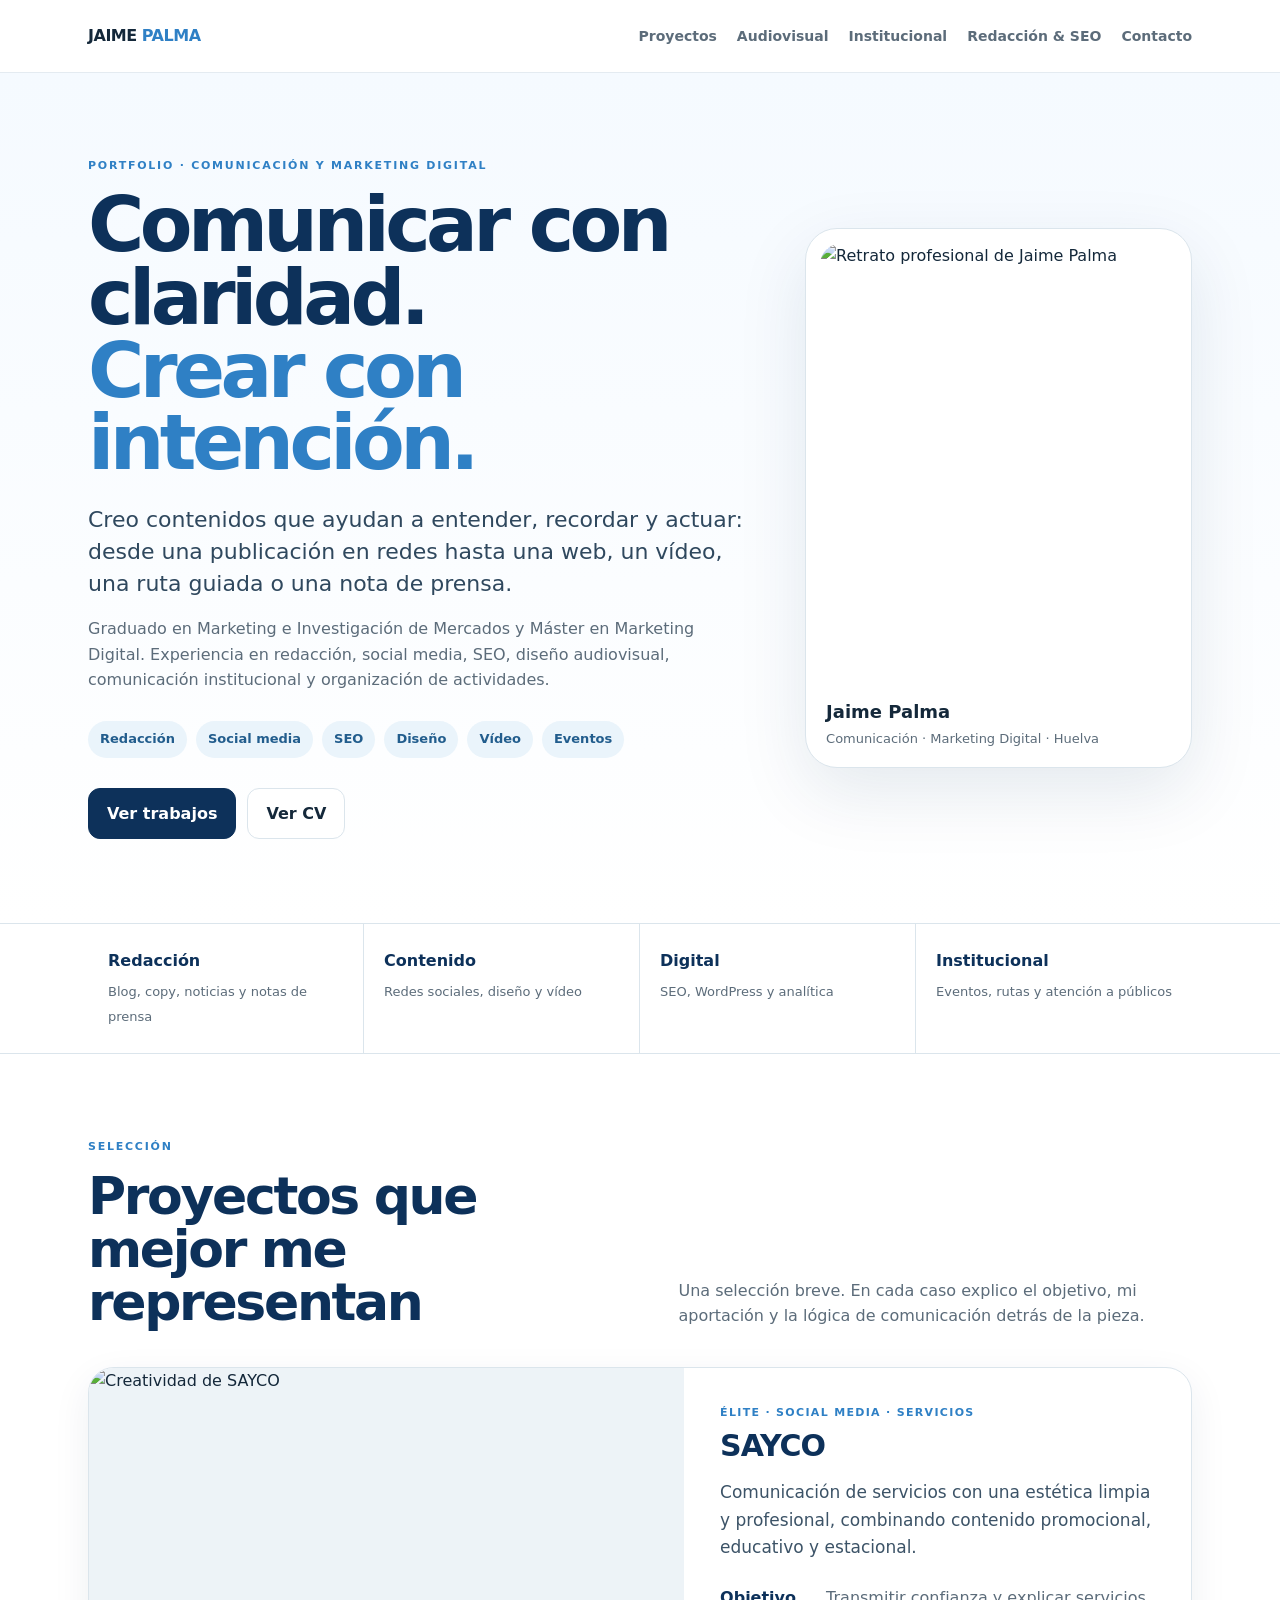
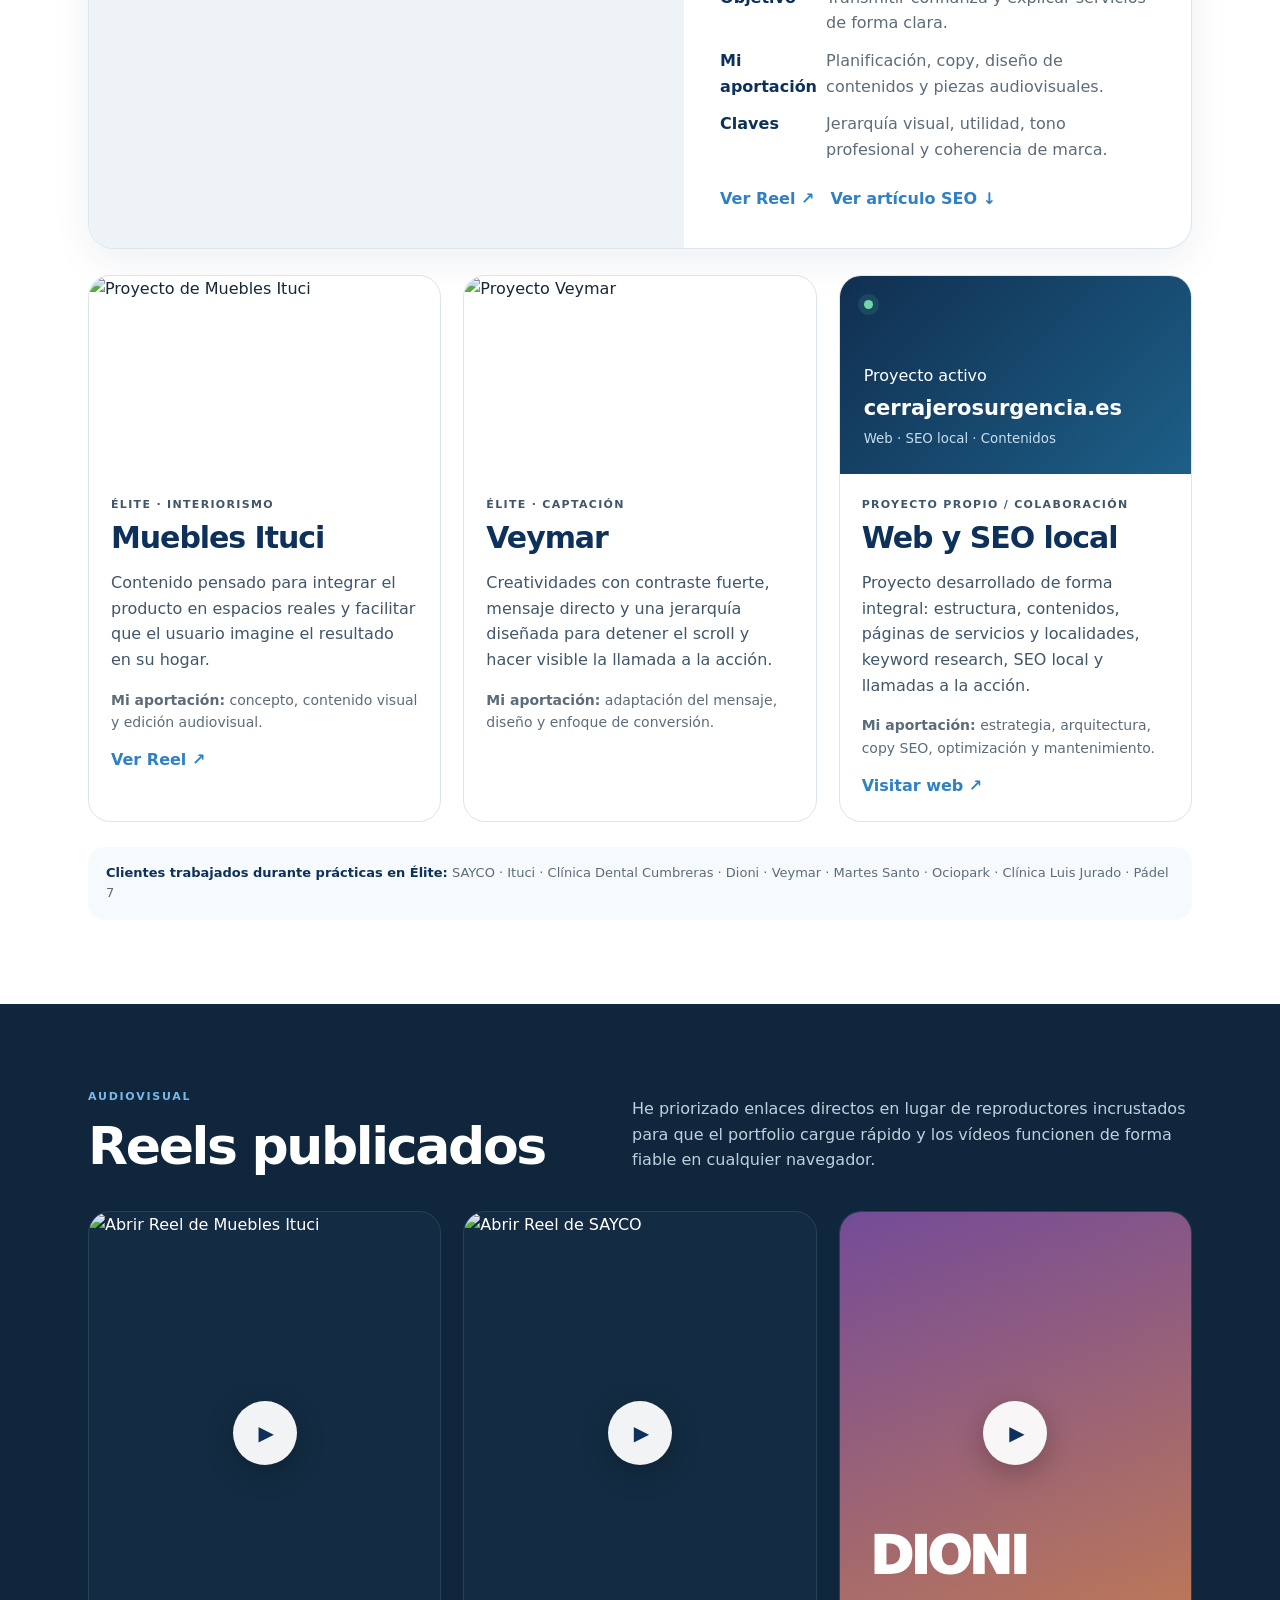
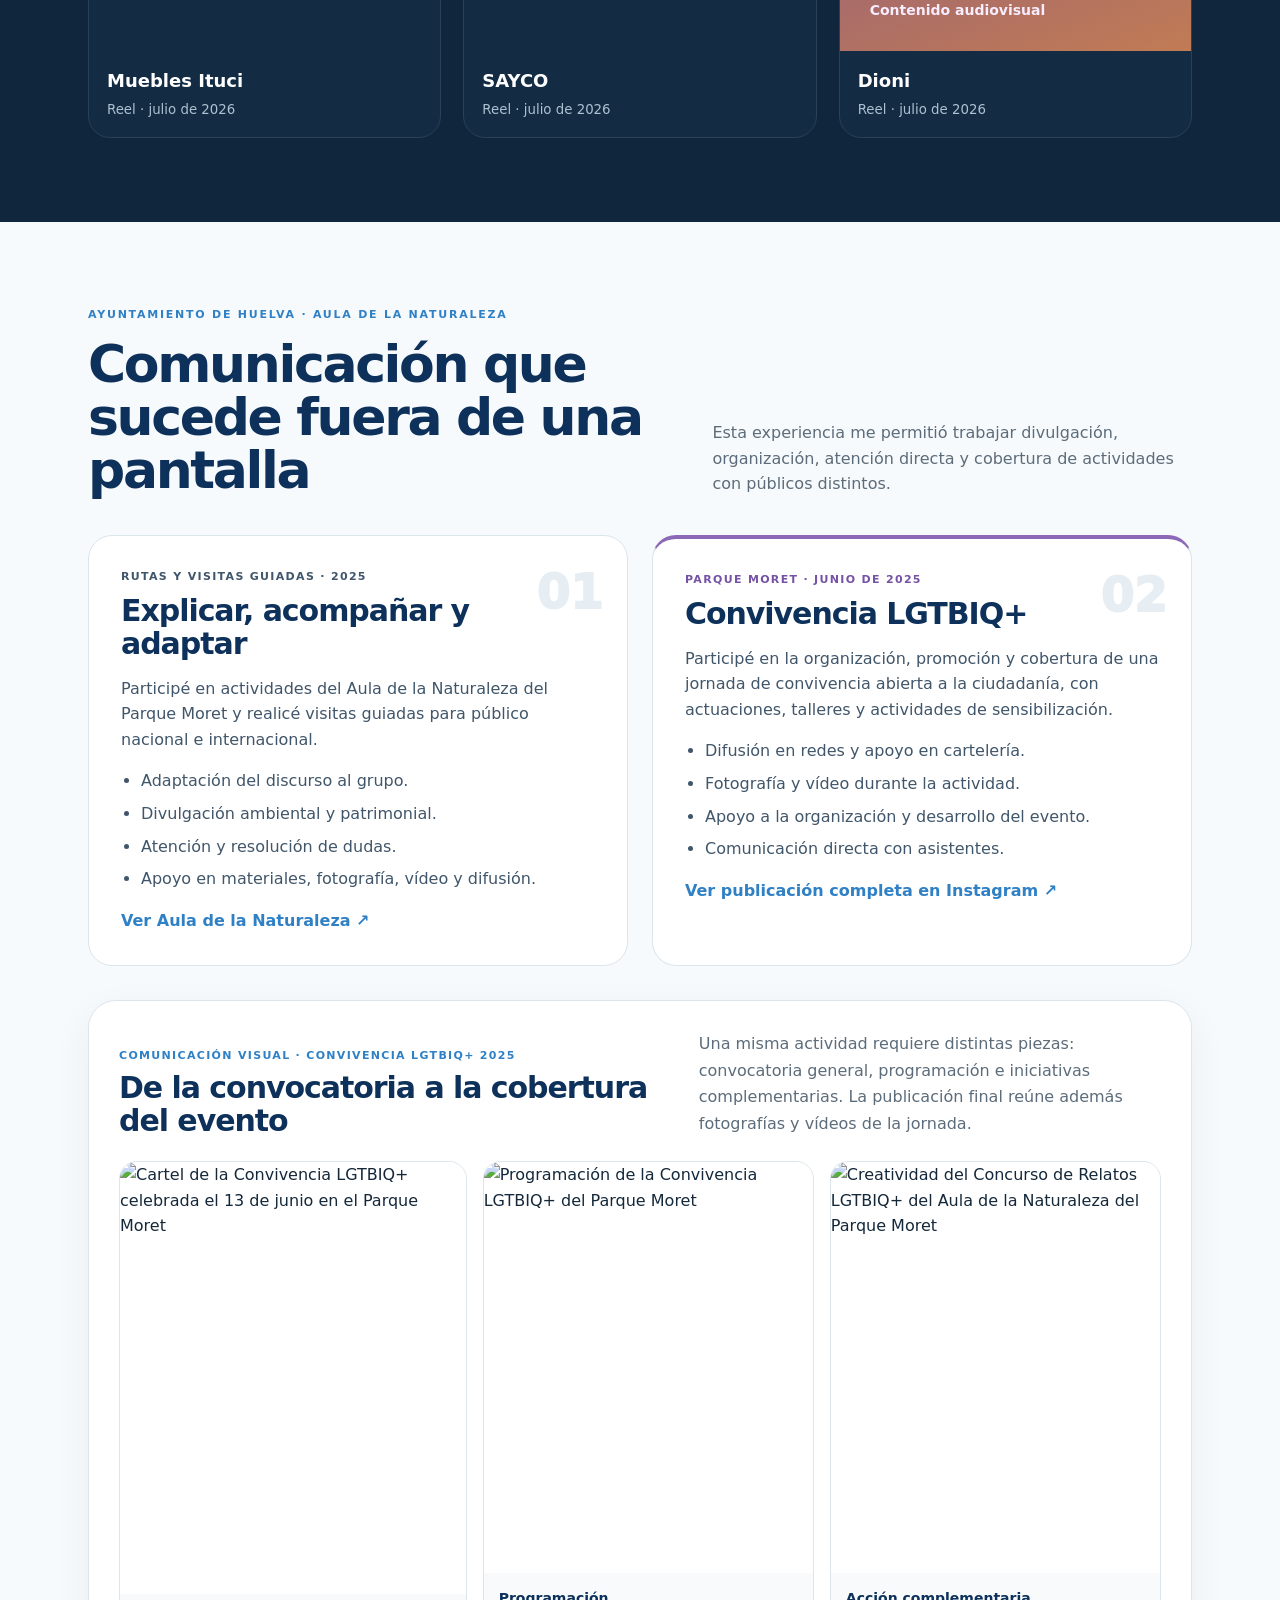
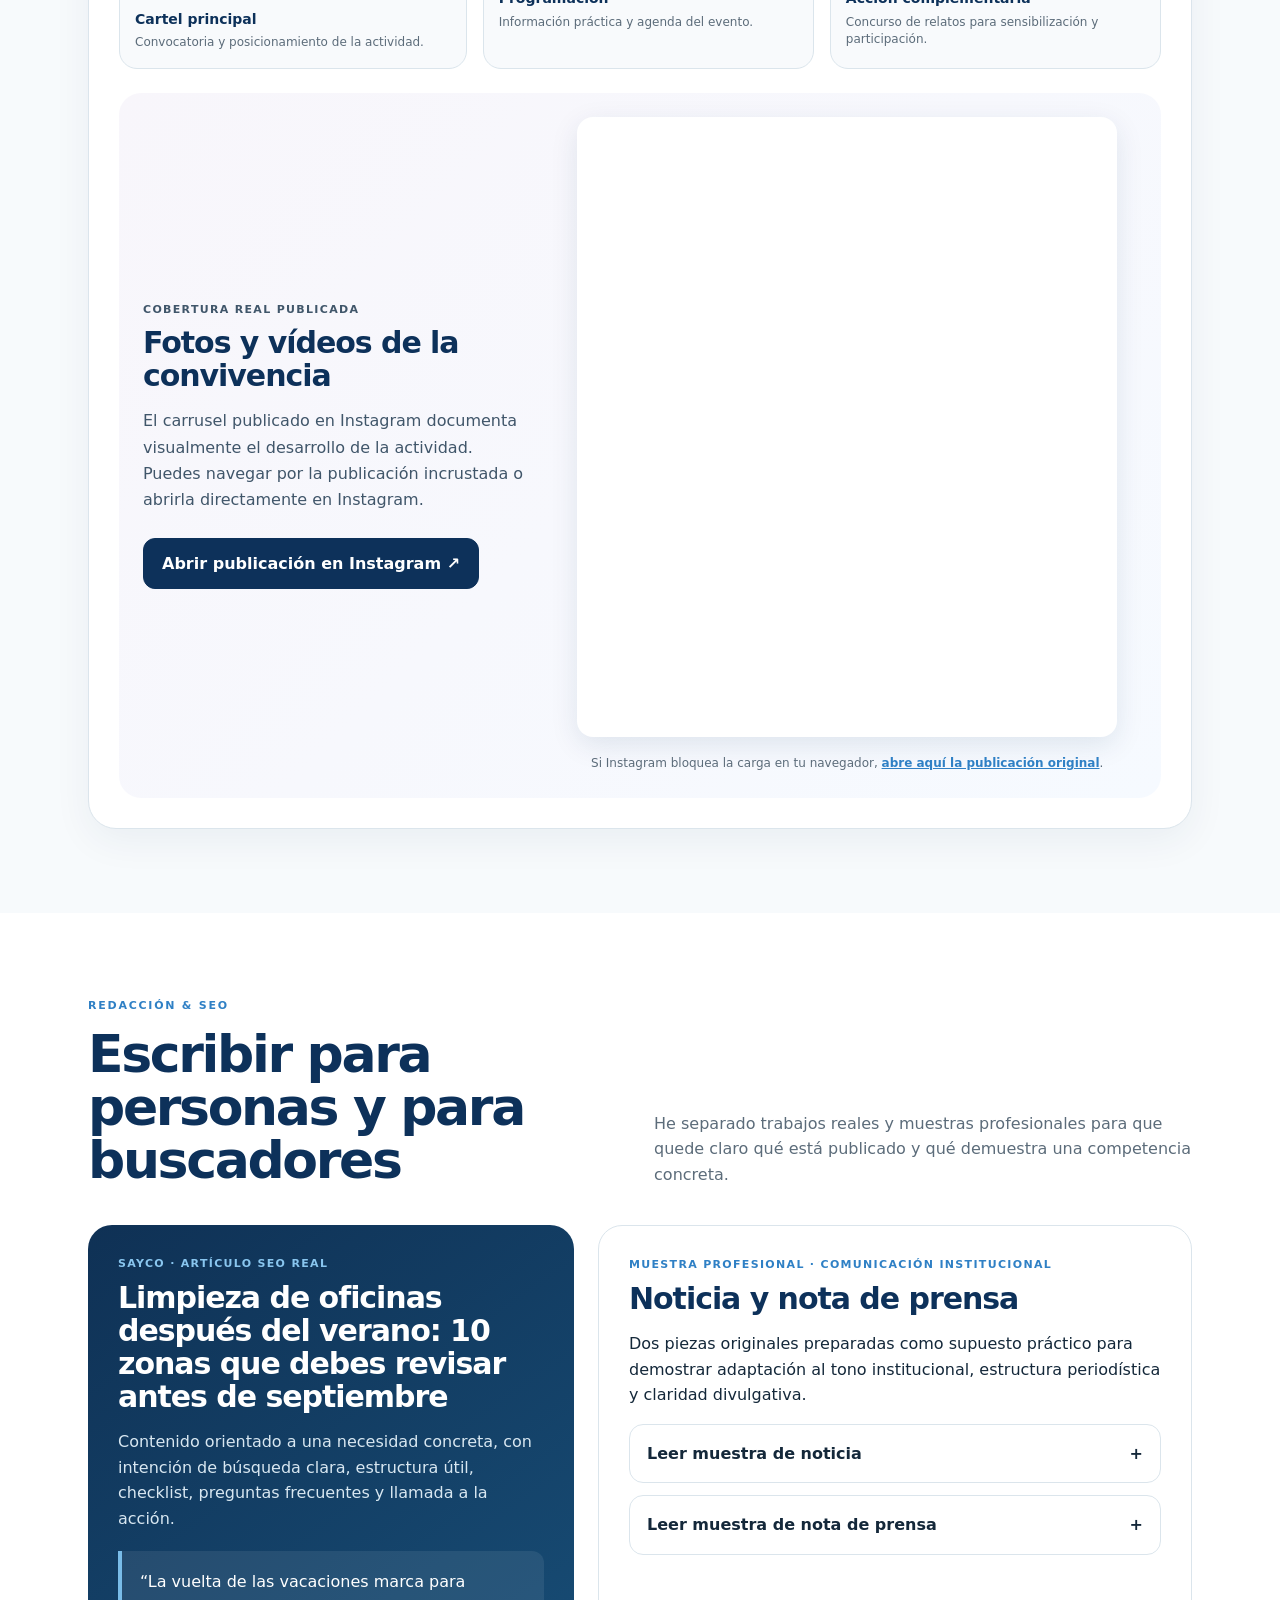
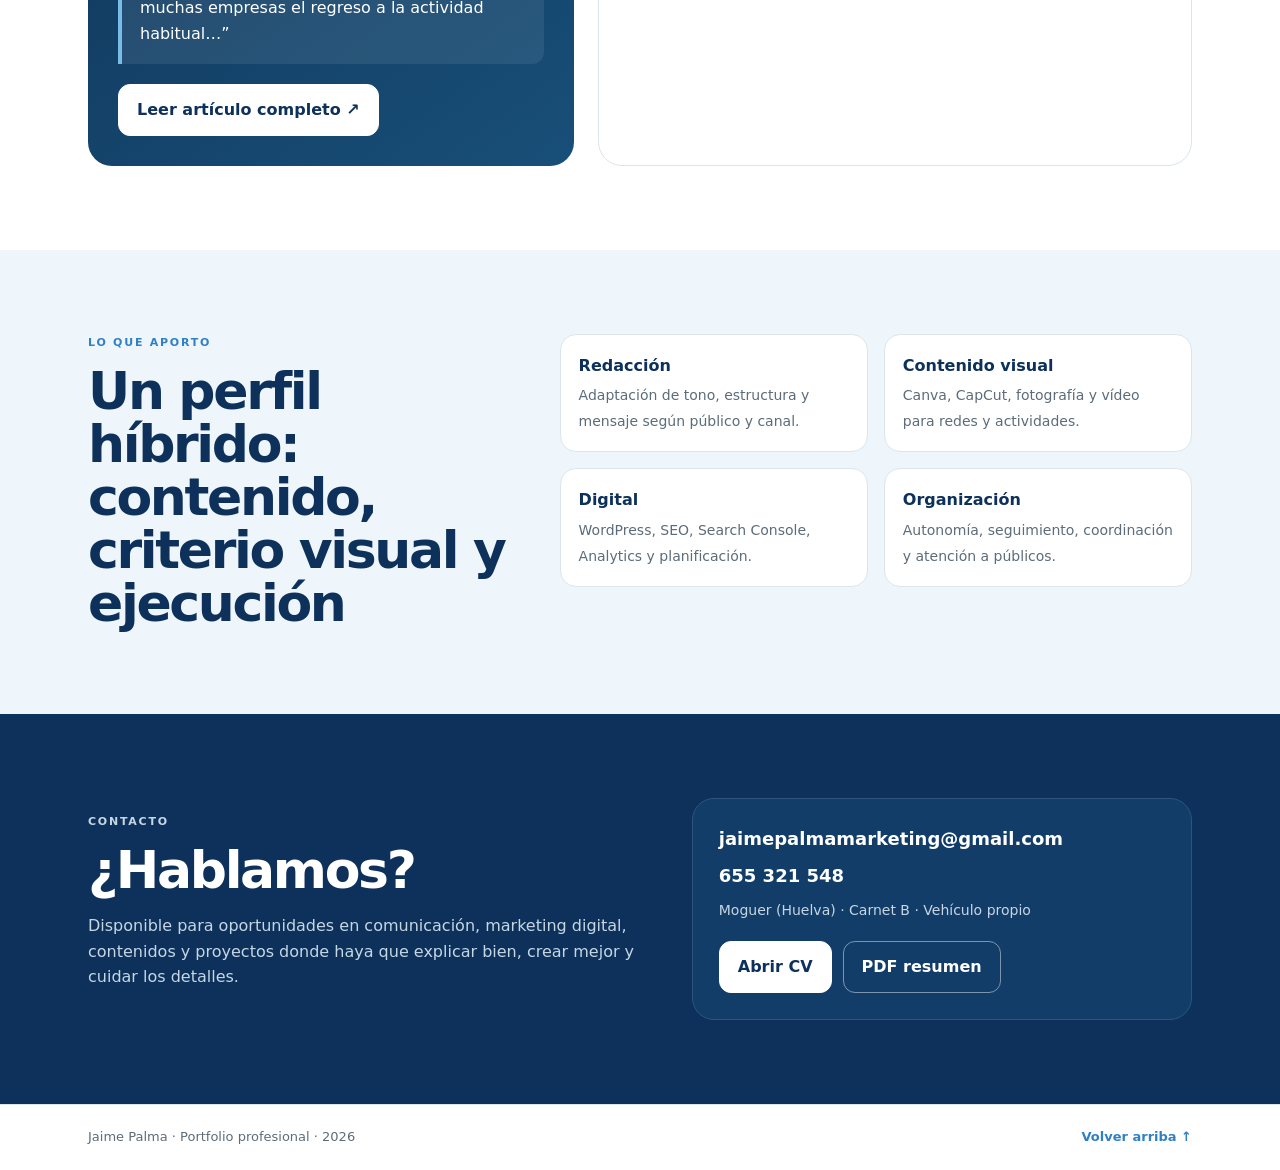
==== index.html @ b85fede8 "Add files via upload" ====
<!doctype html>
<html lang="es">
<head>
  <meta charset="utf-8">
  <meta name="viewport" content="width=device-width, initial-scale=1">
  <meta name="theme-color" content="#0d315a">
  <meta name="description" content="Portfolio de Jaime Palma: comunicación, redacción, social media, SEO, diseño audiovisual y eventos.">
  <meta name="author" content="Jaime Palma">
  <meta property="og:title" content="Jaime Palma · Comunicación y Marketing Digital">
  <meta property="og:description" content="Selección de trabajos reales en social media, vídeo, SEO, comunicación institucional y redacción.">
  <meta property="og:type" content="website">
  <meta property="og:image" content="assets/og-cover.png">
  <meta name="twitter:card" content="summary_large_image">
  <title>Jaime Palma · Comunicación y Marketing Digital</title>
  <link rel="icon" href="assets/favicon.svg" type="image/svg+xml">
  <link rel="manifest" href="site.webmanifest">
  <link rel="stylesheet" href="styles.css">
</head>
<body>
<a class="skip-link" href="#contenido">Saltar al contenido</a>
<header class="site-header" id="inicio">
  <div class="container nav-wrap">
    <a class="brand" href="#inicio" aria-label="Ir al inicio">JAIME <span>PALMA</span></a>
    <button class="menu-btn" type="button" aria-expanded="false" aria-controls="main-nav">Menú</button>
    <nav id="main-nav" class="main-nav" aria-label="Navegación principal">
      <a href="#proyectos">Proyectos</a>
      <a href="#audiovisual">Audiovisual</a>
      <a href="#institucional">Institucional</a>
      <a href="#redaccion">Redacción & SEO</a>
      <a href="#contacto">Contacto</a>
    </nav>
  </div>
</header>

<main id="contenido">
  <section class="hero section-pad">
    <div class="container hero-grid">
      <div class="hero-copy">
        <p class="eyebrow">Portfolio · Comunicación y Marketing Digital</p>
        <h1>Comunicar con claridad.<br><span>Crear con intención.</span></h1>
        <p class="hero-lead">Creo contenidos que ayudan a entender, recordar y actuar: desde una publicación en redes hasta una web, un vídeo, una ruta guiada o una nota de prensa.</p>
        <p class="hero-sub">Graduado en Marketing e Investigación de Mercados y Máster en Marketing Digital. Experiencia en redacción, social media, SEO, diseño audiovisual, comunicación institucional y organización de actividades.</p>
        <div class="tag-row" aria-label="Áreas de especialización">
          <span>Redacción</span><span>Social media</span><span>SEO</span><span>Diseño</span><span>Vídeo</span><span>Eventos</span>
        </div>
        <div class="button-row">
          <a class="btn btn-primary" href="#proyectos">Ver trabajos</a>
          <a class="btn btn-ghost" href="assets/CV_Jaime_Palma.pdf" target="_blank" rel="noopener">Ver CV</a>
        </div>
      </div>
      <figure class="portrait-card">
        <div class="portrait-frame"><img src="assets/jaime.webp" alt="Retrato profesional de Jaime Palma" width="1246" height="1536"></div>
        <figcaption><strong>Jaime Palma</strong><span>Comunicación · Marketing Digital · Huelva</span></figcaption>
      </figure>
    </div>
  </section>

  <section class="proof-strip" aria-label="Áreas de experiencia">
    <div class="container proof-grid">
      <div><strong>Redacción</strong><span>Blog, copy, noticias y notas de prensa</span></div>
      <div><strong>Contenido</strong><span>Redes sociales, diseño y vídeo</span></div>
      <div><strong>Digital</strong><span>SEO, WordPress y analítica</span></div>
      <div><strong>Institucional</strong><span>Eventos, rutas y atención a públicos</span></div>
    </div>
  </section>

  <section id="proyectos" class="section-pad">
    <div class="container">
      <div class="section-heading">
        <div><p class="eyebrow">Selección</p><h2>Proyectos que mejor me representan</h2></div>
        <p>Una selección breve. En cada caso explico el objetivo, mi aportación y la lógica de comunicación detrás de la pieza.</p>
      </div>

      <article class="case case-featured">
        <div class="case-media"><img src="assets/sayco.webp" alt="Creatividad de SAYCO" loading="lazy"></div>
        <div class="case-content">
          <p class="case-kicker">Élite · Social media · Servicios</p>
          <h3>SAYCO</h3>
          <p class="case-summary">Comunicación de servicios con una estética limpia y profesional, combinando contenido promocional, educativo y estacional.</p>
          <dl class="case-facts">
            <div><dt>Objetivo</dt><dd>Transmitir confianza y explicar servicios de forma clara.</dd></div>
            <div><dt>Mi aportación</dt><dd>Planificación, copy, diseño de contenidos y piezas audiovisuales.</dd></div>
            <div><dt>Claves</dt><dd>Jerarquía visual, utilidad, tono profesional y coherencia de marca.</dd></div>
          </dl>
          <div class="link-row"><a href="https://www.instagram.com/reel/Dak_t1fIA38/" target="_blank" rel="noopener">Ver Reel ↗</a><a href="#redaccion">Ver artículo SEO ↓</a></div>
        </div>
      </article>

      <div class="case-grid">
        <article class="case-card">
          <img src="assets/ituci.webp" alt="Proyecto de Muebles Ituci" loading="lazy">
          <div class="case-card-body"><p class="case-kicker">Élite · Interiorismo</p><h3>Muebles Ituci</h3><p>Contenido pensado para integrar el producto en espacios reales y facilitar que el usuario imagine el resultado en su hogar.</p><p class="mini"><strong>Mi aportación:</strong> concepto, contenido visual y edición audiovisual.</p><a href="https://www.instagram.com/reel/DbdUsAVjF2s/" target="_blank" rel="noopener">Ver Reel ↗</a></div>
        </article>
        <article class="case-card">
          <img src="assets/veymar.webp" alt="Proyecto Veymar" loading="lazy">
          <div class="case-card-body"><p class="case-kicker">Élite · Captación</p><h3>Veymar</h3><p>Creatividades con contraste fuerte, mensaje directo y una jerarquía diseñada para detener el scroll y hacer visible la llamada a la acción.</p><p class="mini"><strong>Mi aportación:</strong> adaptación del mensaje, diseño y enfoque de conversión.</p></div>
        </article>
        <article class="case-card live-card">
          <div class="live-panel"><span class="live-dot"></span><span>Proyecto activo</span><strong>cerrajerosurgencia.es</strong><small>Web · SEO local · Contenidos</small></div>
          <div class="case-card-body"><p class="case-kicker">Proyecto propio / colaboración</p><h3>Web y SEO local</h3><p>Proyecto desarrollado de forma integral: estructura, contenidos, páginas de servicios y localidades, keyword research, SEO local y llamadas a la acción.</p><p class="mini"><strong>Mi aportación:</strong> estrategia, arquitectura, copy SEO, optimización y mantenimiento.</p><a href="https://www.cerrajerosurgencia.es/" target="_blank" rel="noopener">Visitar web ↗</a></div>
        </article>
      </div>

      <div class="client-note"><span>Clientes trabajados durante prácticas en Élite:</span> SAYCO · Ituci · Clínica Dental Cumbreras · Dioni · Veymar · Martes Santo · Ociopark · Clínica Luis Jurado · Pádel 7</div>
    </div>
  </section>

  <section id="audiovisual" class="dark-section section-pad">
    <div class="container">
      <div class="section-heading light">
        <div><p class="eyebrow">Audiovisual</p><h2>Reels publicados</h2></div>
        <p>He priorizado enlaces directos en lugar de reproductores incrustados para que el portfolio cargue rápido y los vídeos funcionen de forma fiable en cualquier navegador.</p>
      </div>
      <div class="reel-grid">
        <a class="reel-card" href="https://www.instagram.com/reel/DbdUsAVjF2s/" target="_blank" rel="noopener">
          <img src="assets/ituci.webp" alt="Abrir Reel de Muebles Ituci" loading="lazy"><span class="play" aria-hidden="true">▶</span><div><strong>Muebles Ituci</strong><small>Reel · julio de 2026</small></div>
        </a>
        <a class="reel-card" href="https://www.instagram.com/reel/Dak_t1fIA38/" target="_blank" rel="noopener">
          <img src="assets/sayco.webp" alt="Abrir Reel de SAYCO" loading="lazy"><span class="play" aria-hidden="true">▶</span><div><strong>SAYCO</strong><small>Reel · julio de 2026</small></div>
        </a>
        <a class="reel-card reel-text" href="https://www.instagram.com/reel/Daz_mKFj0In/" target="_blank" rel="noopener">
          <div class="reel-placeholder"><span>DIONI</span><b>Contenido audiovisual</b></div><span class="play" aria-hidden="true">▶</span><div><strong>Dioni</strong><small>Reel · julio de 2026</small></div>
        </a>
      </div>
    </div>
  </section>

  <section id="institucional" class="section-pad muted-section">
    <div class="container">
      <div class="section-heading">
        <div><p class="eyebrow">Ayuntamiento de Huelva · Aula de la Naturaleza</p><h2>Comunicación que sucede fuera de una pantalla</h2></div>
        <p>Esta experiencia me permitió trabajar divulgación, organización, atención directa y cobertura de actividades con públicos distintos.</p>
      </div>
      <div class="institution-grid">
        <article class="institution-card">
          <span class="number">01</span><p class="case-kicker">Rutas y visitas guiadas · 2025</p><h3>Explicar, acompañar y adaptar</h3><p>Participé en actividades del Aula de la Naturaleza del Parque Moret y realicé visitas guiadas para público nacional e internacional.</p>
          <ul><li>Adaptación del discurso al grupo.</li><li>Divulgación ambiental y patrimonial.</li><li>Atención y resolución de dudas.</li><li>Apoyo en materiales, fotografía, vídeo y difusión.</li></ul>
          <a href="https://www.huelva.es/portal/es/node/15365" target="_blank" rel="noopener">Ver Aula de la Naturaleza ↗</a>
        </article>
        <article class="institution-card accent-purple">
          <span class="number">02</span><p class="case-kicker">Parque Moret · junio de 2025</p><h3>Convivencia LGTBIQ+</h3><p>Participé en la organización, promoción y cobertura de una jornada de convivencia abierta a la ciudadanía, con actuaciones, talleres y actividades de sensibilización.</p>
          <ul><li>Difusión en redes y apoyo en cartelería.</li><li>Fotografía y vídeo durante la actividad.</li><li>Apoyo a la organización y desarrollo del evento.</li><li>Comunicación directa con asistentes.</li></ul>
          <a href="https://www.instagram.com/p/DK4-PNViTgb/?img_index=1" target="_blank" rel="noopener">Ver publicación completa en Instagram ↗</a>
        </article>
      </div>

      <div class="event-showcase" aria-labelledby="convivencia-title">
        <div class="event-showcase-head">
          <div>
            <p class="case-kicker">Comunicación visual · Convivencia LGTBIQ+ 2025</p>
            <h3 id="convivencia-title">De la convocatoria a la cobertura del evento</h3>
          </div>
          <p>Una misma actividad requiere distintas piezas: convocatoria general, programación e iniciativas complementarias. La publicación final reúne además fotografías y vídeos de la jornada.</p>
        </div>
        <div class="event-gallery">
          <figure class="event-piece event-piece-main">
            <img src="assets/convivencia-cartel.webp" alt="Cartel de la Convivencia LGTBIQ+ celebrada el 13 de junio en el Parque Moret" loading="lazy">
            <figcaption><strong>Cartel principal</strong><span>Convocatoria y posicionamiento de la actividad.</span></figcaption>
          </figure>
          <figure class="event-piece">
            <img src="assets/convivencia-programacion.webp" alt="Programación de la Convivencia LGTBIQ+ del Parque Moret" loading="lazy">
            <figcaption><strong>Programación</strong><span>Información práctica y agenda del evento.</span></figcaption>
          </figure>
          <figure class="event-piece">
            <img src="assets/concurso-relatos-lgtbiq.webp" alt="Creatividad del Concurso de Relatos LGTBIQ+ del Aula de la Naturaleza del Parque Moret" loading="lazy">
            <figcaption><strong>Acción complementaria</strong><span>Concurso de relatos para sensibilización y participación.</span></figcaption>
          </figure>
        </div>

        <div class="instagram-proof">
          <div class="instagram-copy">
            <p class="case-kicker">Cobertura real publicada</p>
            <h3>Fotos y vídeos de la convivencia</h3>
            <p>El carrusel publicado en Instagram documenta visualmente el desarrollo de la actividad. Puedes navegar por la publicación incrustada o abrirla directamente en Instagram.</p>
            <a class="btn btn-primary" href="https://www.instagram.com/p/DK4-PNViTgb/?img_index=1" target="_blank" rel="noopener">Abrir publicación en Instagram ↗</a>
          </div>
          <div class="instagram-embed-wrap">
            <iframe class="instagram-embed" src="https://www.instagram.com/p/DK4-PNViTgb/embed" title="Publicación de Instagram de la Convivencia LGTBIQ+ en el Parque Moret" loading="lazy" allowtransparency="true" allowfullscreen></iframe>
            <p class="embed-fallback">Si Instagram bloquea la carga en tu navegador, <a href="https://www.instagram.com/p/DK4-PNViTgb/?img_index=1" target="_blank" rel="noopener">abre aquí la publicación original</a>.</p>
          </div>
        </div>
      </div>
    </div>
  </section>

  <section id="redaccion" class="section-pad">
    <div class="container">
      <div class="section-heading">
        <div><p class="eyebrow">Redacción & SEO</p><h2>Escribir para personas y para buscadores</h2></div>
        <p>He separado trabajos reales y muestras profesionales para que quede claro qué está publicado y qué demuestra una competencia concreta.</p>
      </div>

      <div class="writing-grid">
        <article class="writing-card blue-card">
          <p class="case-kicker">SAYCO · Artículo SEO real</p>
          <h3>Limpieza de oficinas después del verano: 10 zonas que debes revisar antes de septiembre</h3>
          <p>Contenido orientado a una necesidad concreta, con intención de búsqueda clara, estructura útil, checklist, preguntas frecuentes y llamada a la acción.</p>
          <blockquote>“La vuelta de las vacaciones marca para muchas empresas el regreso a la actividad habitual…”</blockquote>
          <a class="btn btn-light" href="https://saycoservicios.com/limpieza-de-oficinas-despues-verano/" target="_blank" rel="noopener">Leer artículo completo ↗</a>
        </article>

        <article class="writing-card">
          <p class="case-kicker">Muestra profesional · Comunicación institucional</p>
          <h3>Noticia y nota de prensa</h3>
          <p>Dos piezas originales preparadas como supuesto práctico para demostrar adaptación al tono institucional, estructura periodística y claridad divulgativa.</p>
          <details>
            <summary>Leer muestra de noticia <span>+</span></summary>
            <div class="details-body">
              <p class="sample-label">SUPUESTO PRÁCTICO · NO CORRESPONDE A UNA ACTIVIDAD REAL</p>
              <h4>ALCER Giralda-Huelva impulsa una jornada de sensibilización para acercar la salud renal a la ciudadanía</h4>
              <p><strong>La iniciativa busca fomentar la prevención, mejorar el conocimiento sobre la enfermedad renal crónica y acercar a la población los recursos de apoyo disponibles para pacientes y familias.</strong></p>
              <p>ALCER Giralda-Huelva organizará una jornada de sensibilización sobre salud renal dirigida a la ciudadanía, con el objetivo de acercar información útil sobre la prevención y el cuidado de los riñones, así como dar a conocer la realidad de las personas que conviven con enfermedad renal crónica.</p>
              <p>La actividad pretende crear un espacio cercano en el que las personas participantes puedan resolver dudas, conocer algunos de los principales factores de riesgo asociados a la enfermedad renal y recibir recomendaciones para incorporar hábitos saludables a su vida diaria.</p>
              <h5>Información, prevención y acompañamiento</h5>
              <p>La enfermedad renal crónica puede evolucionar durante años sin presentar síntomas evidentes, por lo que la prevención y la detección precoz desempeñan un papel especialmente importante.</p>
              <p>Durante la jornada se abordarán diferentes aspectos relacionados con el cuidado de la salud renal y se dará a conocer el trabajo que desarrolla ALCER Giralda-Huelva en el acompañamiento a las personas con enfermedad renal y sus familias.</p>
              <p>Desde ALCER Giralda-Huelva continuamos trabajando para sensibilizar a la sociedad sobre la importancia de cuidar la salud renal, favorecer la prevención y ofrecer apoyo a las personas con enfermedad renal crónica y sus familias.</p>
            </div>
          </details>
          <details>
            <summary>Leer muestra de nota de prensa <span>+</span></summary>
            <div class="details-body">
              <p class="sample-label">SUPUESTO PRÁCTICO · NO CORRESPONDE A UNA ACTIVIDAD REAL</p>
              <h4>ALCER Giralda-Huelva acerca la prevención y el cuidado renal a la ciudadanía</h4>
              <p><strong>La entidad prepara una jornada de sensibilización para informar sobre enfermedad renal crónica, prevención y recursos de apoyo para personas afectadas y sus familias.</strong></p>
              <p><strong>Huelva.</strong> ALCER Giralda-Huelva impulsa una jornada de sensibilización sobre salud renal dirigida a la ciudadanía. La iniciativa nace con el objetivo de mejorar el conocimiento sobre la enfermedad renal crónica, promover hábitos de prevención y acercar los servicios de apoyo de la entidad a las personas que puedan necesitarlos.</p>
              <p>Durante la actividad se ofrecerá información accesible sobre factores de riesgo, cuidado de la salud renal y detección precoz. Asimismo, se dará a conocer la labor de acompañamiento que desarrolla ALCER Giralda-Huelva con personas con enfermedad renal y sus familias.</p>
              <p>La jornada se plantea como un espacio cercano de información y participación, en el que la ciudadanía pueda resolver dudas y conocer recursos orientados a mejorar el bienestar y la calidad de vida.</p>
              <h5>Sobre ALCER Giralda-Huelva</h5>
              <p>Entidad sin ánimo de lucro que trabaja por la mejora de la calidad de vida de las personas con enfermedad renal y sus familias mediante atención, sensibilización, promoción de la salud y apoyo social.</p>
            </div>
          </details>
        </article>
      </div>
    </div>
  </section>

  <section class="fit-section section-pad">
    <div class="container fit-grid">
      <div><p class="eyebrow">Lo que aporto</p><h2>Un perfil híbrido: contenido, criterio visual y ejecución</h2></div>
      <div class="fit-list">
        <div><strong>Redacción</strong><span>Adaptación de tono, estructura y mensaje según público y canal.</span></div>
        <div><strong>Contenido visual</strong><span>Canva, CapCut, fotografía y vídeo para redes y actividades.</span></div>
        <div><strong>Digital</strong><span>WordPress, SEO, Search Console, Analytics y planificación.</span></div>
        <div><strong>Organización</strong><span>Autonomía, seguimiento, coordinación y atención a públicos.</span></div>
      </div>
    </div>
  </section>

  <section id="contacto" class="contact-section section-pad">
    <div class="container contact-grid">
      <div><p class="eyebrow light-blue">Contacto</p><h2>¿Hablamos?</h2><p>Disponible para oportunidades en comunicación, marketing digital, contenidos y proyectos donde haya que explicar bien, crear mejor y cuidar los detalles.</p></div>
      <div class="contact-card">
        <a href="mailto:jaimepalmamarketing@gmail.com">jaimepalmamarketing@gmail.com</a>
        <a href="tel:+34655321548">655 321 548</a>
        <span>Moguer (Huelva) · Carnet B · Vehículo propio</span>
        <div class="button-row"><a class="btn btn-light" href="assets/CV_Jaime_Palma.pdf" target="_blank" rel="noopener">Abrir CV</a><a class="btn btn-outline-light" href="assets/Portfolio_Jaime_Palma_Resumen.pdf" target="_blank" rel="noopener">PDF resumen</a></div>
      </div>
    </div>
  </section>
</main>

<footer class="footer"><div class="container footer-row"><span>Jaime Palma · Portfolio profesional · 2026</span><a href="#inicio">Volver arriba ↑</a></div></footer>
<script src="script.js"></script>
</body>
</html>
---- styles.css ----
:root{
  --navy:#0d315a; --navy-2:#10263d; --blue:#2f80c5; --blue-soft:#eaf4fb; --ink:#14283a;
  --muted:#5c6c7a; --line:#dbe5ec; --paper:#f7fafc; --white:#fff; --green:#2e7a67; --purple:#7552a6;
  --shadow:0 24px 70px rgba(13,49,90,.10); --radius:26px; --max:1160px;
}
*{box-sizing:border-box} html{scroll-behavior:smooth} body{margin:0;color:var(--ink);background:#fff;font-family:Inter,ui-sans-serif,system-ui,-apple-system,BlinkMacSystemFont,"Segoe UI",sans-serif;line-height:1.6;-webkit-font-smoothing:antialiased} img{display:block;max-width:100%} a{color:inherit} button{font:inherit}.container{max-width:var(--max);margin:auto;padding:0 28px}.section-pad{padding:84px 0}.skip-link{position:absolute;left:-9999px}.skip-link:focus{left:18px;top:18px;background:#fff;padding:10px 14px;border-radius:10px;z-index:99}
.site-header{position:sticky;top:0;z-index:50;background:rgba(255,255,255,.9);backdrop-filter:blur(16px);border-bottom:1px solid rgba(219,229,236,.75)}.nav-wrap{min-height:72px;display:flex;align-items:center;justify-content:space-between;gap:24px}.brand{text-decoration:none;font-weight:900;letter-spacing:-.03em}.brand span{color:var(--blue)}.main-nav{display:flex;gap:20px}.main-nav a{text-decoration:none;color:var(--muted);font-size:14px;font-weight:700}.main-nav a:hover,.main-nav a:focus{color:var(--blue)}.menu-btn{display:none;border:1px solid var(--line);background:#fff;border-radius:10px;padding:8px 11px;color:var(--navy);font-weight:800}
.hero{background:linear-gradient(180deg,#f5faff 0,#fff 100%)}.hero-grid{display:grid;grid-template-columns:1.35fr .65fr;gap:58px;align-items:center}.eyebrow{margin:0 0 14px;color:var(--blue);text-transform:uppercase;letter-spacing:.16em;font-weight:900;font-size:11px}.hero h1{font-size:clamp(50px,6vw,84px);line-height:.95;letter-spacing:-.06em;margin:0 0 24px;color:var(--navy)}.hero h1 span{color:var(--blue)}.hero-lead{font-size:22px;line-height:1.45;margin:0 0 16px;max-width:800px;color:#2f485e}.hero-sub{font-size:16px;max-width:790px;color:var(--muted);margin:0 0 28px}.tag-row{display:flex;flex-wrap:wrap;gap:9px;margin-bottom:30px}.tag-row span{padding:8px 12px;border-radius:999px;background:var(--blue-soft);color:#225d8d;font-weight:800;font-size:13px}.button-row{display:flex;flex-wrap:wrap;gap:11px}.btn{display:inline-flex;align-items:center;justify-content:center;text-decoration:none;border-radius:12px;padding:12px 18px;font-weight:850;border:1px solid var(--line);transition:.2s ease}.btn:hover{transform:translateY(-1px)}.btn-primary{background:var(--navy);color:#fff;border-color:var(--navy)}.btn-ghost{background:#fff}.btn-light{background:#fff;color:var(--navy);border-color:#fff}.btn-outline-light{border-color:rgba(255,255,255,.45);color:#fff;background:transparent}.portrait-card{margin:0;background:#fff;border:1px solid var(--line);border-radius:32px;padding:14px;box-shadow:var(--shadow)}.portrait-frame{height:440px;border-radius:22px;overflow:hidden;background:#fff;display:flex;align-items:center;justify-content:center}.portrait-frame img{width:100%;height:100%;object-fit:contain}.portrait-card figcaption{padding:15px 6px 4px;display:grid;gap:2px}.portrait-card figcaption strong{font-size:18px}.portrait-card figcaption span{font-size:13px;color:var(--muted)}
.proof-strip{border-top:1px solid var(--line);border-bottom:1px solid var(--line);background:#fff}.proof-grid{display:grid;grid-template-columns:repeat(4,1fr);gap:0}.proof-grid>div{padding:24px 20px;border-right:1px solid var(--line)}.proof-grid>div:last-child{border-right:0}.proof-grid strong{display:block;color:var(--navy);margin-bottom:4px}.proof-grid span{font-size:13px;color:var(--muted)}
.section-heading{display:flex;justify-content:space-between;align-items:flex-end;gap:32px;margin-bottom:38px}.section-heading h2,.fit-grid h2,.contact-section h2{font-size:clamp(32px,4.6vw,52px);line-height:1.02;letter-spacing:-.045em;margin:0;color:var(--navy)}.section-heading>p{max-width:560px;margin:0;color:var(--muted)}
.case{display:grid;grid-template-columns:1.08fr .92fr;border:1px solid var(--line);border-radius:var(--radius);overflow:hidden;box-shadow:0 12px 38px rgba(13,49,90,.07);background:#fff;margin-bottom:26px}.case-media{background:#edf3f7}.case-media img{width:100%;height:100%;min-height:390px;object-fit:cover}.case-content{padding:36px}.case-kicker{margin:0 0 8px;color:var(--blue);font-size:11px;text-transform:uppercase;letter-spacing:.12em;font-weight:900}.case h3,.case-card h3,.writing-card h3,.institution-card h3{font-size:30px;line-height:1.1;letter-spacing:-.035em;margin:0 0 13px;color:var(--navy)}.case-summary{font-size:17px;color:#3c5367}.case-facts{display:grid;gap:12px;margin:24px 0}.case-facts div{display:grid;grid-template-columns:94px 1fr;gap:12px}.case-facts dt{font-weight:900;color:var(--navy)}.case-facts dd{margin:0;color:var(--muted)}.link-row{display:flex;flex-wrap:wrap;gap:16px}.link-row a,.case-card a,.institution-card a{color:var(--blue);font-weight:850;text-decoration:none}.case-grid{display:grid;grid-template-columns:repeat(3,1fr);gap:22px}.case-card{border:1px solid var(--line);border-radius:22px;overflow:hidden;background:#fff}.case-card>img{width:100%;aspect-ratio:16/9;object-fit:cover}.case-card-body{padding:22px}.case-card p{color:#40566a}.case-card .mini{font-size:14px;color:var(--muted)}.live-card{display:grid;grid-template-rows:auto 1fr}.live-panel{aspect-ratio:16/9;background:linear-gradient(135deg,#102f50,#1d5f88);color:#fff;padding:24px;display:flex;flex-direction:column;justify-content:flex-end;gap:3px}.live-panel strong{font-size:21px}.live-panel small{color:#c7deef}.live-dot{width:9px;height:9px;background:#6fd6a9;border-radius:50%;box-shadow:0 0 0 6px rgba(111,214,169,.12);margin-bottom:auto}.client-note{margin-top:25px;padding:16px 18px;border-radius:16px;background:var(--paper);color:var(--muted);font-size:13px}.client-note span{font-weight:900;color:var(--navy)}
.dark-section{background:var(--navy-2);color:#fff}.section-heading.light h2{color:#fff}.section-heading.light>p{color:#bfd0dd}.dark-section .eyebrow{color:#79b9e7}.reel-grid{display:grid;grid-template-columns:repeat(3,1fr);gap:22px}.reel-card{position:relative;display:block;text-decoration:none;border:1px solid #294158;background:#132c43;border-radius:22px;overflow:hidden;transition:.2s ease}.reel-card:hover{transform:translateY(-3px);border-color:#5b9fd0}.reel-card img,.reel-placeholder{width:100%;aspect-ratio:4/5;object-fit:cover}.reel-card>div:last-child{padding:16px 18px}.reel-card strong{display:block;font-size:18px}.reel-card small{color:#adc1d0}.play{position:absolute;left:50%;top:42%;transform:translate(-50%,-50%);width:64px;height:64px;border-radius:50%;display:grid;place-items:center;background:rgba(255,255,255,.94);color:var(--navy);box-shadow:0 8px 28px rgba(0,0,0,.25);font-size:20px;padding-left:3px}.reel-placeholder{background:linear-gradient(160deg,#744b98,#c17b54);display:flex;flex-direction:column;justify-content:flex-end;padding:30px}.reel-placeholder span{font-size:52px;font-weight:950;letter-spacing:-.05em}.reel-placeholder b{font-size:14px;color:#f8ecff}.reel-text .play{top:42%}
.muted-section{background:#f7fafc}.institution-grid{display:grid;grid-template-columns:repeat(2,1fr);gap:24px}.institution-card{position:relative;background:#fff;border:1px solid var(--line);border-radius:24px;padding:32px}.institution-card .number{position:absolute;right:24px;top:18px;font-weight:950;font-size:48px;color:#e6eef4}.institution-card p{color:#40566a}.institution-card ul{padding-left:20px;color:#40566a}.institution-card li{margin:7px 0}.accent-purple .case-kicker{color:var(--purple)}.accent-purple{border-top:4px solid #8b69b7}.note{font-size:12px;color:#7a8590!important;background:#f6f3fa;padding:10px 12px;border-radius:10px}
.writing-grid{display:grid;grid-template-columns:.9fr 1.1fr;gap:24px}.writing-card{border:1px solid var(--line);border-radius:24px;padding:30px;background:#fff}.blue-card{background:linear-gradient(145deg,#0f3155,#184f78);color:#fff;border:0}.blue-card h3{color:#fff}.blue-card p{color:#d8e7f1}.blue-card .case-kicker{color:#89c6ef}.blue-card blockquote{margin:20px 0;padding:18px;border-left:4px solid #79bce8;background:rgba(255,255,255,.08);border-radius:0 12px 12px 0;color:#fff}.writing-card details{border:1px solid var(--line);border-radius:14px;margin-top:12px;overflow:hidden}.writing-card summary{cursor:pointer;padding:16px 17px;font-weight:900;display:flex;justify-content:space-between;gap:10px;list-style:none}.writing-card summary::-webkit-details-marker{display:none}.details-body{padding:0 18px 18px}.details-body h4{font-size:20px;line-height:1.25;color:var(--navy)}.details-body h5{font-size:16px;color:var(--navy)}.sample-label{font-size:10px;color:var(--blue);font-weight:900;letter-spacing:.08em}.details-body p{color:#40566a}
.fit-section{background:#eef6fb}.fit-grid{display:grid;grid-template-columns:.8fr 1.2fr;gap:50px;align-items:start}.fit-list{display:grid;grid-template-columns:repeat(2,1fr);gap:16px}.fit-list div{background:#fff;border:1px solid var(--line);border-radius:16px;padding:18px}.fit-list strong{display:block;color:var(--navy);margin-bottom:4px}.fit-list span{font-size:14px;color:var(--muted)}
.contact-section{background:var(--navy);color:#fff}.contact-grid{display:grid;grid-template-columns:1fr .9fr;gap:48px;align-items:center}.contact-section h2{color:#fff}.contact-section p{color:#c6d7e4;max-width:650px}.light-blue{color:#83c3ef}.contact-card{display:grid;gap:8px;background:#123d68;border:1px solid #2e5579;border-radius:22px;padding:26px}.contact-card>a{font-size:18px;text-decoration:none;font-weight:850}.contact-card>span{color:#c7d6e2;font-size:14px;margin-bottom:12px}.footer{border-top:1px solid var(--line);padding:22px 0;color:var(--muted);font-size:13px}.footer-row{display:flex;justify-content:space-between;gap:20px}.footer a{text-decoration:none;color:var(--blue);font-weight:800}
@media(max-width:980px){.hero-grid,.case,.writing-grid,.fit-grid,.contact-grid{grid-template-columns:1fr}.portrait-card{max-width:420px}.proof-grid,.case-grid,.reel-grid{grid-template-columns:repeat(2,1fr)}.proof-grid>div:nth-child(2){border-right:0}.proof-grid>div:nth-child(-n+2){border-bottom:1px solid var(--line)}.case-media img{min-height:0}.institution-grid{grid-template-columns:1fr}.fit-list{grid-template-columns:repeat(2,1fr)}}
@media(max-width:760px){.container{padding:0 18px}.section-pad{padding:62px 0}.main-nav{display:none;position:absolute;top:72px;left:0;right:0;background:#fff;padding:16px 18px 22px;border-bottom:1px solid var(--line);flex-direction:column}.main-nav.open{display:flex}.menu-btn{display:block}.hero h1{font-size:52px}.hero-lead{font-size:19px}.section-heading{display:block}.section-heading>p{margin-top:12px}.proof-grid,.case-grid,.reel-grid,.fit-list{grid-template-columns:1fr}.proof-grid>div{border-right:0;border-bottom:1px solid var(--line)}.proof-grid>div:last-child{border-bottom:0}.reel-card img,.reel-placeholder{aspect-ratio:16/12}.play{top:39%}.case-content{padding:25px}.case h3,.case-card h3,.writing-card h3,.institution-card h3{font-size:26px}.case-facts div{grid-template-columns:1fr;gap:2px}.portrait-frame{height:360px}.footer-row{display:grid}.client-note{line-height:1.7}}
@media(max-width:420px){.hero h1{font-size:44px}.portrait-frame{height:320px}.section-heading h2,.fit-grid h2,.contact-section h2{font-size:36px}}
@media(prefers-reduced-motion:reduce){html{scroll-behavior:auto}.btn,.reel-card{transition:none}}
@media print{.site-header,.menu-btn,.button-row,.play{display:none!important}.section-pad{padding:32px 0}.dark-section,.contact-section{background:#fff;color:var(--ink)}.dark-section .section-heading h2,.contact-section h2{color:var(--navy)}.dark-section .section-heading p,.contact-section p{color:var(--muted)}.reel-card{break-inside:avoid}.container{max-width:none}.case,.case-card,.institution-card,.writing-card{break-inside:avoid;box-shadow:none}}

/* Convivencia LGTBIQ+ case study */
.event-showcase{margin-top:34px;padding:30px;border:1px solid var(--line);border-radius:28px;background:#fff;box-shadow:0 12px 38px rgba(13,49,90,.06)}
.event-showcase-head{display:grid;grid-template-columns:1fr .85fr;gap:36px;align-items:end;margin-bottom:24px}
.event-showcase-head h3,.instagram-copy h3{font-size:30px;line-height:1.08;letter-spacing:-.035em;color:var(--navy);margin:0}
.event-showcase-head>p{margin:0;color:var(--muted);line-height:1.65}
.event-gallery{display:grid;grid-template-columns:1.05fr 1fr 1fr;gap:16px}
.event-piece{margin:0;border:1px solid var(--line);border-radius:18px;overflow:hidden;background:#f8fafc;display:flex;flex-direction:column}
.event-piece img{width:100%;aspect-ratio:4/5;object-fit:cover;object-position:top center;background:#fff}
.event-piece-main img{object-fit:cover}
.event-piece figcaption{display:grid;gap:4px;padding:14px 15px 16px}
.event-piece figcaption strong{color:var(--navy);font-size:14px}
.event-piece figcaption span{color:var(--muted);font-size:12px;line-height:1.45}
.instagram-proof{margin-top:24px;display:grid;grid-template-columns:.8fr 1.2fr;gap:28px;align-items:center;padding:24px;background:linear-gradient(135deg,#f8f6fb,#f6faff);border-radius:22px}
.instagram-copy p{color:#40566a;line-height:1.65}
.instagram-copy .btn{margin-top:8px}
.instagram-embed-wrap{min-width:0;text-align:center}
.instagram-embed{width:100%;max-width:540px;height:620px;border:0;border-radius:16px;background:#fff;box-shadow:0 8px 28px rgba(13,49,90,.10)}
.embed-fallback{font-size:12px;color:var(--muted);margin:10px 0 0}
.embed-fallback a{color:var(--blue);font-weight:800}
@media(max-width:980px){.event-showcase-head,.instagram-proof{grid-template-columns:1fr}.event-gallery{grid-template-columns:repeat(2,1fr)}.event-piece-main{grid-column:1/-1}.event-piece-main img{aspect-ratio:16/10;object-fit:contain}}
@media(max-width:620px){.event-showcase{padding:20px}.event-gallery{grid-template-columns:1fr}.event-piece-main{grid-column:auto}.event-piece img,.event-piece-main img{aspect-ratio:auto;max-height:none;object-fit:contain}.instagram-proof{padding:18px}.instagram-embed{height:590px}.event-showcase-head h3,.instagram-copy h3{font-size:26px}}
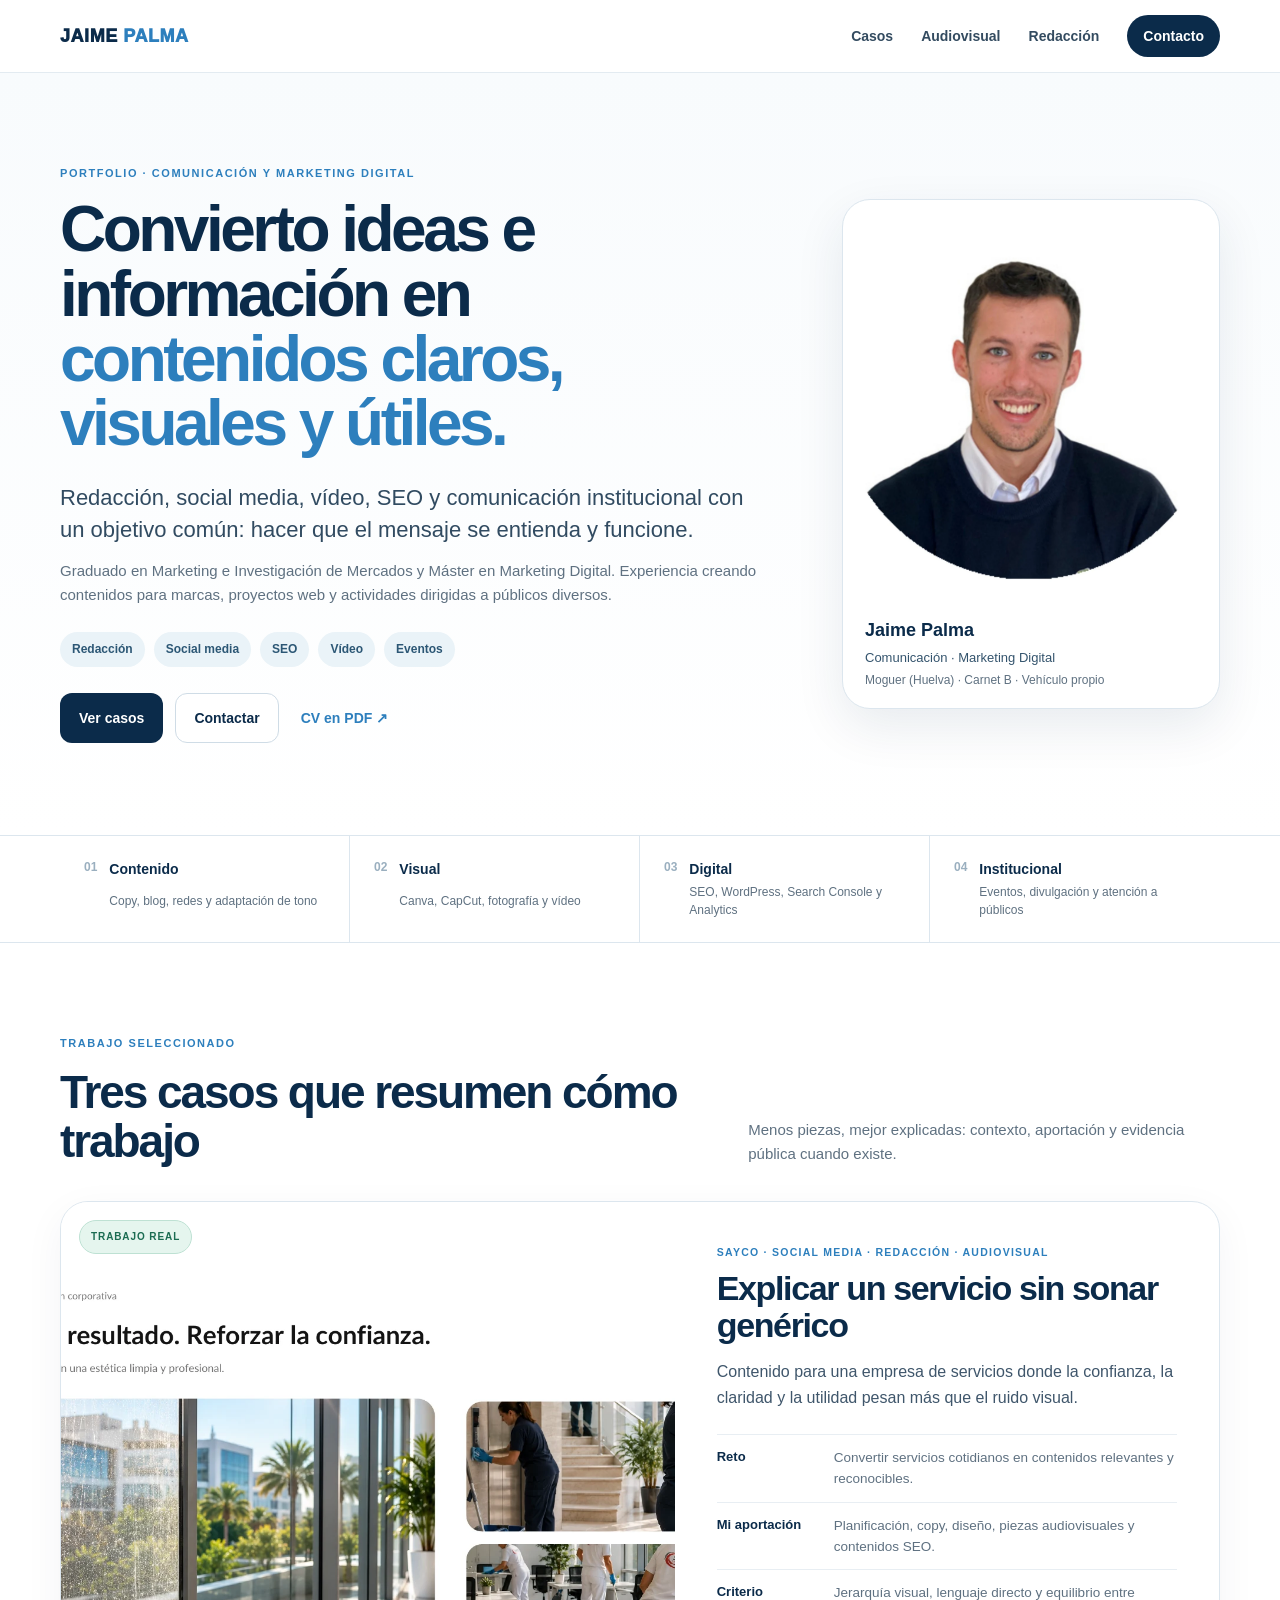
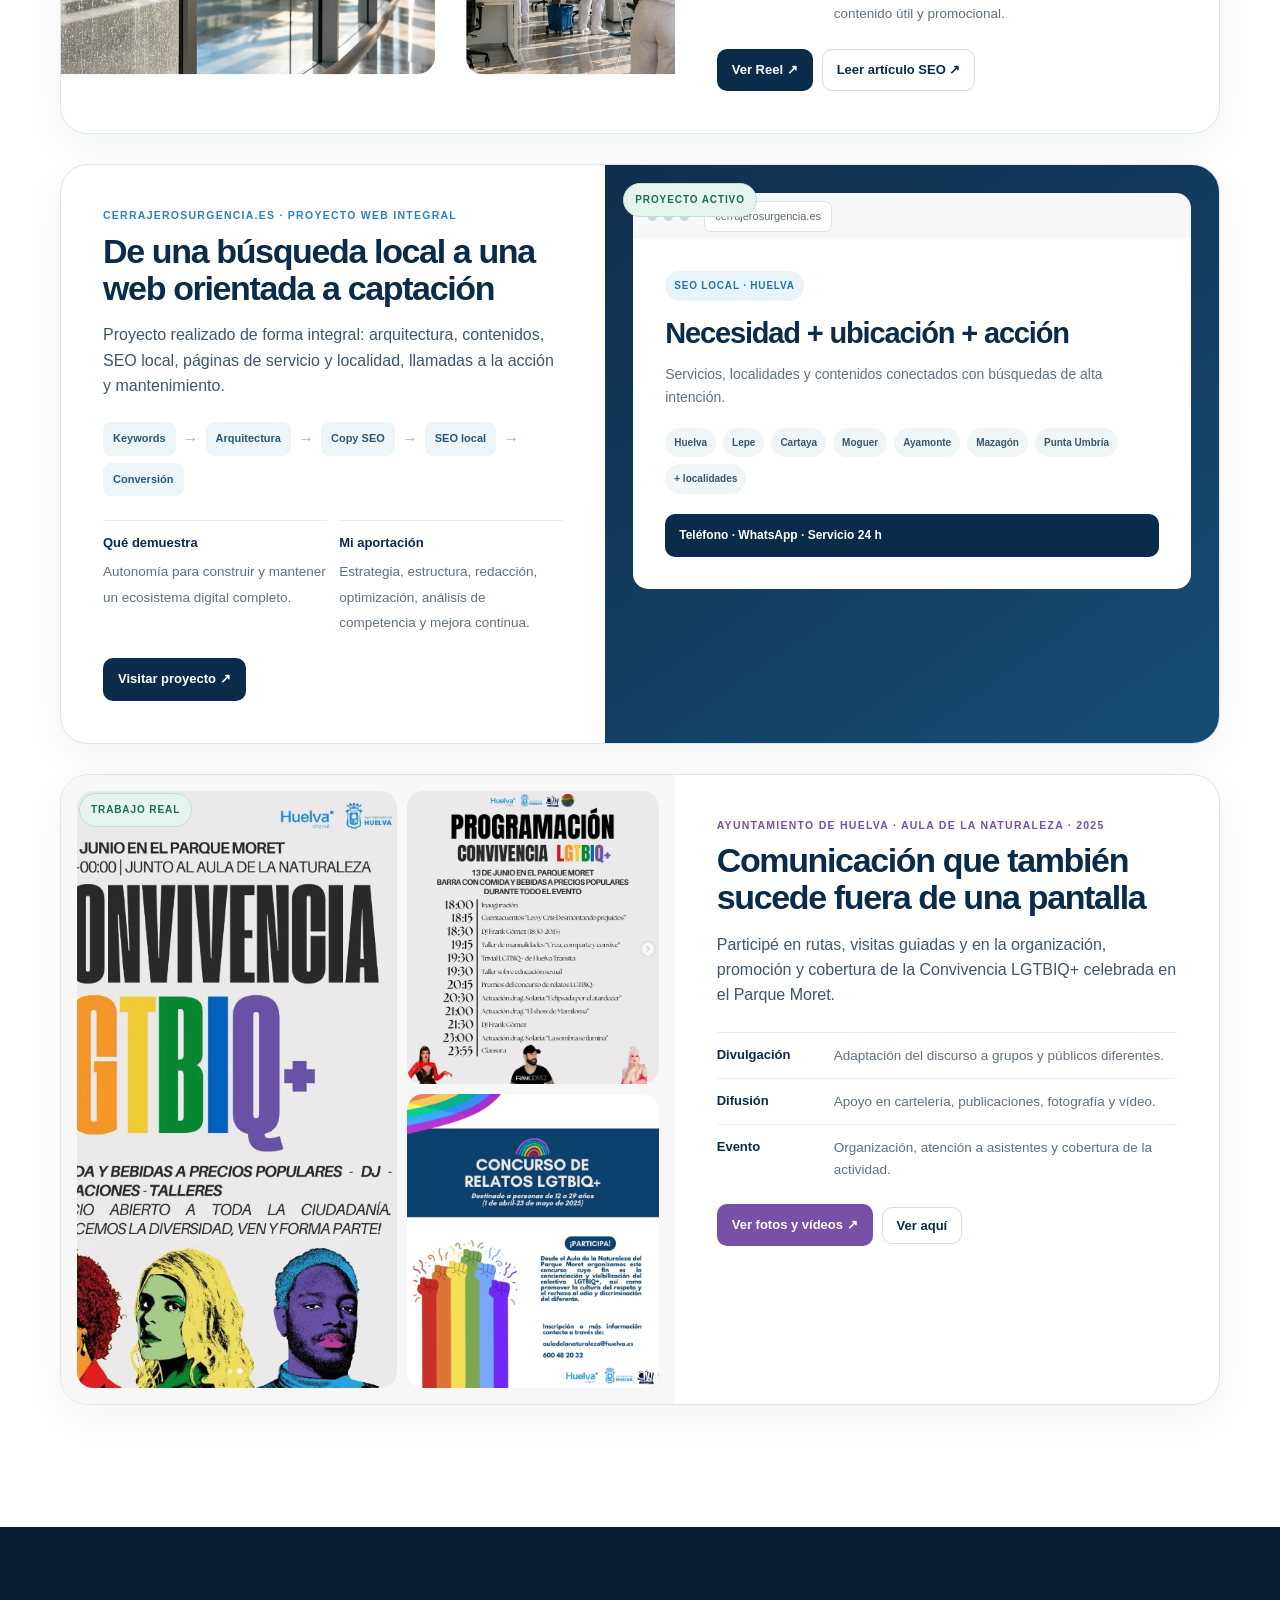
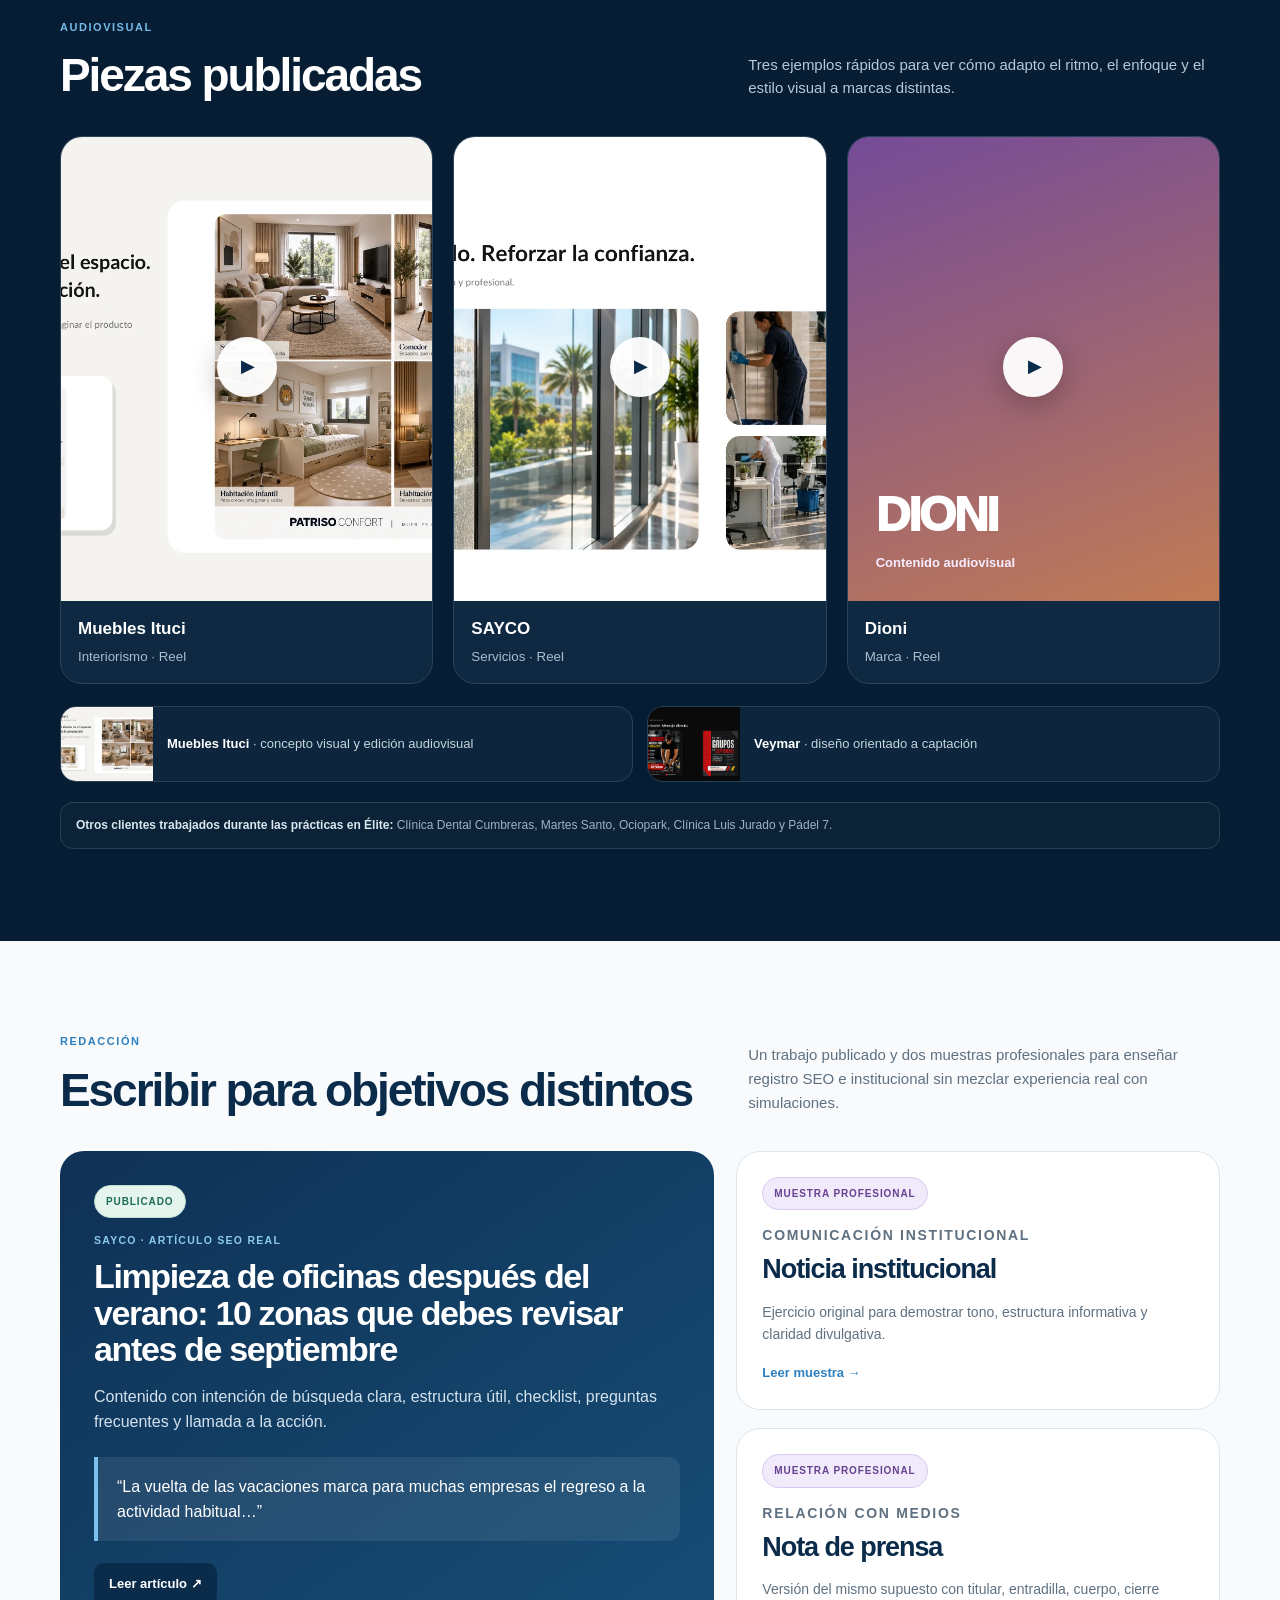
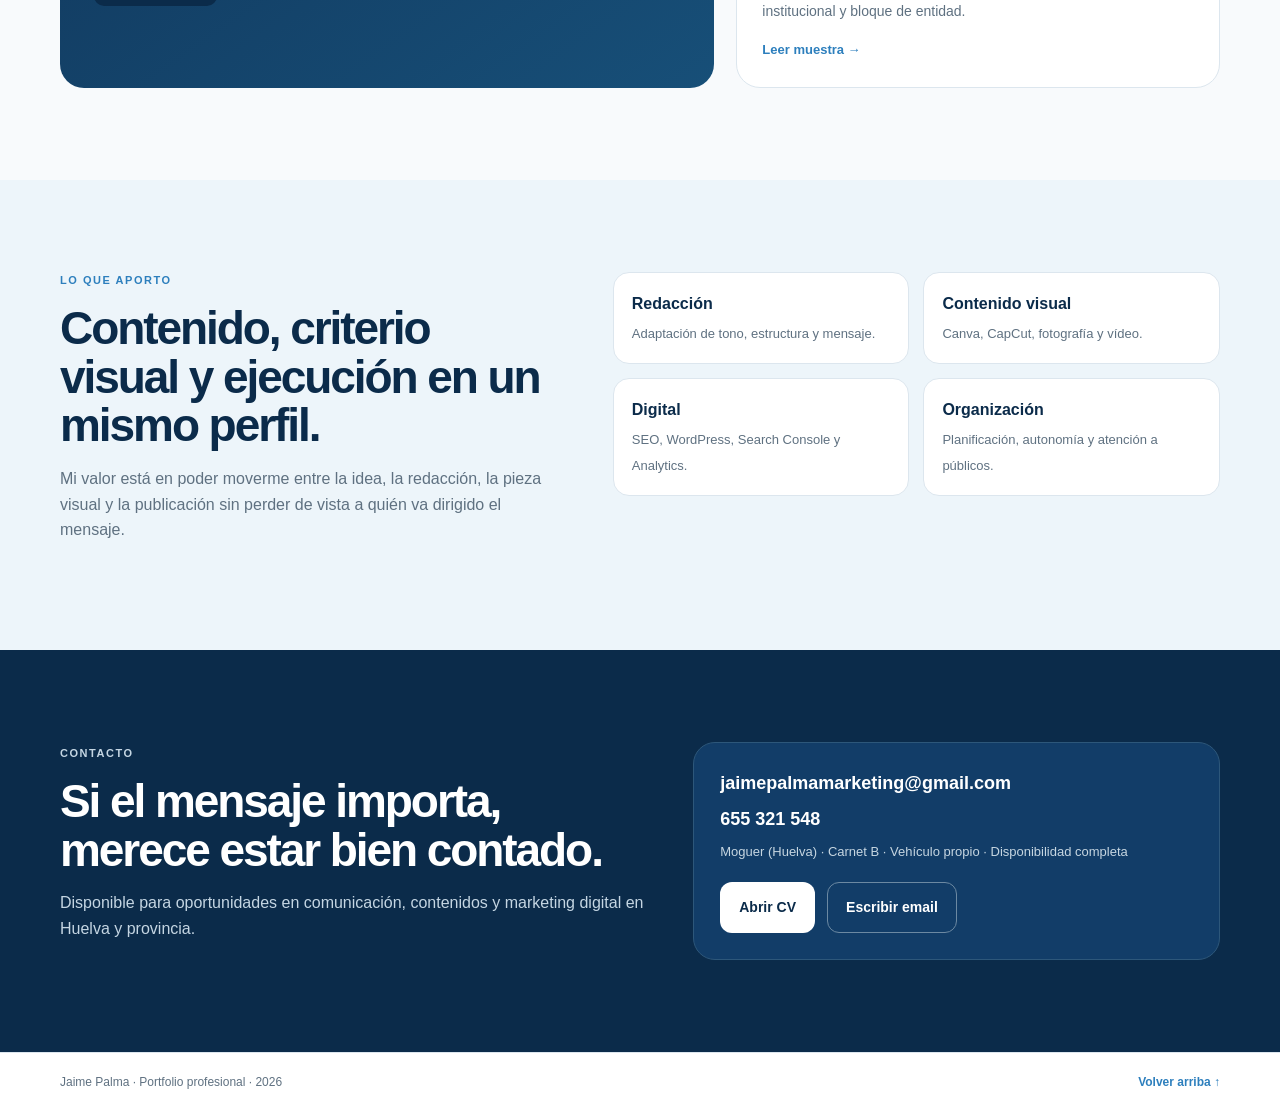
==== commit 6691d145: "Add files via upload" ====
--- a/index.html
+++ b/index.html
@@ -3,11 +3,11 @@
 <head>
   <meta charset="utf-8">
   <meta name="viewport" content="width=device-width, initial-scale=1">
-  <meta name="theme-color" content="#0d315a">
-  <meta name="description" content="Portfolio de Jaime Palma: comunicación, redacción, social media, SEO, diseño audiovisual y eventos.">
+  <meta name="theme-color" content="#0b2b4a">
+  <meta name="description" content="Portfolio de Jaime Palma: comunicación, redacción, social media, SEO, diseño audiovisual y comunicación institucional.">
   <meta name="author" content="Jaime Palma">
   <meta property="og:title" content="Jaime Palma · Comunicación y Marketing Digital">
-  <meta property="og:description" content="Selección de trabajos reales en social media, vídeo, SEO, comunicación institucional y redacción.">
+  <meta property="og:description" content="Trabajos reales y muestras profesionales en contenido, social media, vídeo, SEO y comunicación institucional.">
   <meta property="og:type" content="website">
   <meta property="og:image" content="assets/og-cover.png">
   <meta name="twitter:card" content="summary_large_image">
@@ -23,11 +23,10 @@
     <a class="brand" href="#inicio" aria-label="Ir al inicio">JAIME <span>PALMA</span></a>
     <button class="menu-btn" type="button" aria-expanded="false" aria-controls="main-nav">Menú</button>
     <nav id="main-nav" class="main-nav" aria-label="Navegación principal">
-      <a href="#proyectos">Proyectos</a>
+      <a href="#casos">Casos</a>
       <a href="#audiovisual">Audiovisual</a>
-      <a href="#institucional">Institucional</a>
-      <a href="#redaccion">Redacción & SEO</a>
-      <a href="#contacto">Contacto</a>
+      <a href="#redaccion">Redacción</a>
+      <a href="#contacto" class="nav-cta">Contacto</a>
     </nav>
   </div>
 </header>
@@ -37,230 +36,245 @@
     <div class="container hero-grid">
       <div class="hero-copy">
         <p class="eyebrow">Portfolio · Comunicación y Marketing Digital</p>
-        <h1>Comunicar con claridad.<br><span>Crear con intención.</span></h1>
-        <p class="hero-lead">Creo contenidos que ayudan a entender, recordar y actuar: desde una publicación en redes hasta una web, un vídeo, una ruta guiada o una nota de prensa.</p>
-        <p class="hero-sub">Graduado en Marketing e Investigación de Mercados y Máster en Marketing Digital. Experiencia en redacción, social media, SEO, diseño audiovisual, comunicación institucional y organización de actividades.</p>
+        <h1>Convierto ideas e información en <span>contenidos claros, visuales y útiles.</span></h1>
+        <p class="hero-lead">Redacción, social media, vídeo, SEO y comunicación institucional con un objetivo común: hacer que el mensaje se entienda y funcione.</p>
+        <p class="hero-sub">Graduado en Marketing e Investigación de Mercados y Máster en Marketing Digital. Experiencia creando contenidos para marcas, proyectos web y actividades dirigidas a públicos diversos.</p>
         <div class="tag-row" aria-label="Áreas de especialización">
-          <span>Redacción</span><span>Social media</span><span>SEO</span><span>Diseño</span><span>Vídeo</span><span>Eventos</span>
+          <span>Redacción</span><span>Social media</span><span>SEO</span><span>Vídeo</span><span>Eventos</span>
         </div>
         <div class="button-row">
-          <a class="btn btn-primary" href="#proyectos">Ver trabajos</a>
-          <a class="btn btn-ghost" href="assets/CV_Jaime_Palma.pdf" target="_blank" rel="noopener">Ver CV</a>
+          <a class="btn btn-primary" href="#casos">Ver casos</a>
+          <a class="btn btn-ghost" href="#contacto">Contactar</a>
+          <a class="text-link" href="assets/CV_Jaime_Palma.pdf" target="_blank" rel="noopener">CV en PDF ↗</a>
         </div>
       </div>
       <figure class="portrait-card">
         <div class="portrait-frame"><img src="assets/jaime.webp" alt="Retrato profesional de Jaime Palma" width="1246" height="1536"></div>
-        <figcaption><strong>Jaime Palma</strong><span>Comunicación · Marketing Digital · Huelva</span></figcaption>
+        <figcaption>
+          <strong>Jaime Palma</strong>
+          <span>Comunicación · Marketing Digital</span>
+          <small>Moguer (Huelva) · Carnet B · Vehículo propio</small>
+        </figcaption>
       </figure>
     </div>
   </section>
 
-  <section class="proof-strip" aria-label="Áreas de experiencia">
-    <div class="container proof-grid">
-      <div><strong>Redacción</strong><span>Blog, copy, noticias y notas de prensa</span></div>
-      <div><strong>Contenido</strong><span>Redes sociales, diseño y vídeo</span></div>
-      <div><strong>Digital</strong><span>SEO, WordPress y analítica</span></div>
-      <div><strong>Institucional</strong><span>Eventos, rutas y atención a públicos</span></div>
-    </div>
-  </section>
-
-  <section id="proyectos" class="section-pad">
+  <section class="signal-strip" aria-label="Resumen profesional">
+    <div class="container signal-grid">
+      <div><span>01</span><strong>Contenido</strong><small>Copy, blog, redes y adaptación de tono</small></div>
+      <div><span>02</span><strong>Visual</strong><small>Canva, CapCut, fotografía y vídeo</small></div>
+      <div><span>03</span><strong>Digital</strong><small>SEO, WordPress, Search Console y Analytics</small></div>
+      <div><span>04</span><strong>Institucional</strong><small>Eventos, divulgación y atención a públicos</small></div>
+    </div>
+  </section>
+
+  <section id="casos" class="section-pad cases-section">
     <div class="container">
-      <div class="section-heading">
-        <div><p class="eyebrow">Selección</p><h2>Proyectos que mejor me representan</h2></div>
-        <p>Una selección breve. En cada caso explico el objetivo, mi aportación y la lógica de comunicación detrás de la pieza.</p>
-      </div>
-
-      <article class="case case-featured">
-        <div class="case-media"><img src="assets/sayco.webp" alt="Creatividad de SAYCO" loading="lazy"></div>
-        <div class="case-content">
-          <p class="case-kicker">Élite · Social media · Servicios</p>
-          <h3>SAYCO</h3>
-          <p class="case-summary">Comunicación de servicios con una estética limpia y profesional, combinando contenido promocional, educativo y estacional.</p>
-          <dl class="case-facts">
-            <div><dt>Objetivo</dt><dd>Transmitir confianza y explicar servicios de forma clara.</dd></div>
-            <div><dt>Mi aportación</dt><dd>Planificación, copy, diseño de contenidos y piezas audiovisuales.</dd></div>
-            <div><dt>Claves</dt><dd>Jerarquía visual, utilidad, tono profesional y coherencia de marca.</dd></div>
-          </dl>
-          <div class="link-row"><a href="https://www.instagram.com/reel/Dak_t1fIA38/" target="_blank" rel="noopener">Ver Reel ↗</a><a href="#redaccion">Ver artículo SEO ↓</a></div>
+      <header class="section-heading compact-heading">
+        <div><p class="eyebrow">Trabajo seleccionado</p><h2>Tres casos que resumen cómo trabajo</h2></div>
+        <p>Menos piezas, mejor explicadas: contexto, aportación y evidencia pública cuando existe.</p>
+      </header>
+
+      <article class="case-study case-sayco">
+        <div class="case-visual case-visual-image">
+          <img src="assets/sayco.webp" alt="Creatividad para SAYCO" loading="lazy">
+          <span class="status-badge real">Trabajo real</span>
+        </div>
+        <div class="case-copy">
+          <p class="case-kicker">SAYCO · Social media · Redacción · Audiovisual</p>
+          <h3>Explicar un servicio sin sonar genérico</h3>
+          <p class="case-intro">Contenido para una empresa de servicios donde la confianza, la claridad y la utilidad pesan más que el ruido visual.</p>
+          <div class="case-points">
+            <div><strong>Reto</strong><span>Convertir servicios cotidianos en contenidos relevantes y reconocibles.</span></div>
+            <div><strong>Mi aportación</strong><span>Planificación, copy, diseño, piezas audiovisuales y contenidos SEO.</span></div>
+            <div><strong>Criterio</strong><span>Jerarquía visual, lenguaje directo y equilibrio entre contenido útil y promocional.</span></div>
+          </div>
+          <div class="button-row compact-buttons">
+            <a class="btn btn-small btn-primary" href="https://www.instagram.com/reel/Dak_t1fIA38/" target="_blank" rel="noopener">Ver Reel ↗</a>
+            <a class="btn btn-small btn-ghost" href="https://saycoservicios.com/limpieza-de-oficinas-despues-verano/" target="_blank" rel="noopener">Leer artículo SEO ↗</a>
+          </div>
         </div>
       </article>
 
-      <div class="case-grid">
-        <article class="case-card">
-          <img src="assets/ituci.webp" alt="Proyecto de Muebles Ituci" loading="lazy">
-          <div class="case-card-body"><p class="case-kicker">Élite · Interiorismo</p><h3>Muebles Ituci</h3><p>Contenido pensado para integrar el producto en espacios reales y facilitar que el usuario imagine el resultado en su hogar.</p><p class="mini"><strong>Mi aportación:</strong> concepto, contenido visual y edición audiovisual.</p><a href="https://www.instagram.com/reel/DbdUsAVjF2s/" target="_blank" rel="noopener">Ver Reel ↗</a></div>
-        </article>
-        <article class="case-card">
-          <img src="assets/veymar.webp" alt="Proyecto Veymar" loading="lazy">
-          <div class="case-card-body"><p class="case-kicker">Élite · Captación</p><h3>Veymar</h3><p>Creatividades con contraste fuerte, mensaje directo y una jerarquía diseñada para detener el scroll y hacer visible la llamada a la acción.</p><p class="mini"><strong>Mi aportación:</strong> adaptación del mensaje, diseño y enfoque de conversión.</p></div>
-        </article>
-        <article class="case-card live-card">
-          <div class="live-panel"><span class="live-dot"></span><span>Proyecto activo</span><strong>cerrajerosurgencia.es</strong><small>Web · SEO local · Contenidos</small></div>
-          <div class="case-card-body"><p class="case-kicker">Proyecto propio / colaboración</p><h3>Web y SEO local</h3><p>Proyecto desarrollado de forma integral: estructura, contenidos, páginas de servicios y localidades, keyword research, SEO local y llamadas a la acción.</p><p class="mini"><strong>Mi aportación:</strong> estrategia, arquitectura, copy SEO, optimización y mantenimiento.</p><a href="https://www.cerrajerosurgencia.es/" target="_blank" rel="noopener">Visitar web ↗</a></div>
-        </article>
-      </div>
-
-      <div class="client-note"><span>Clientes trabajados durante prácticas en Élite:</span> SAYCO · Ituci · Clínica Dental Cumbreras · Dioni · Veymar · Martes Santo · Ociopark · Clínica Luis Jurado · Pádel 7</div>
+      <article class="case-study case-web">
+        <div class="case-copy">
+          <p class="case-kicker">cerrajerosurgencia.es · Proyecto web integral</p>
+          <h3>De una búsqueda local a una web orientada a captación</h3>
+          <p class="case-intro">Proyecto realizado de forma integral: arquitectura, contenidos, SEO local, páginas de servicio y localidad, llamadas a la acción y mantenimiento.</p>
+          <div class="web-flow" aria-label="Flujo de trabajo del proyecto web">
+            <span>Keywords</span><i>→</i><span>Arquitectura</span><i>→</i><span>Copy SEO</span><i>→</i><span>SEO local</span><i>→</i><span>Conversión</span>
+          </div>
+          <div class="case-points two-col-points">
+            <div><strong>Qué demuestra</strong><span>Autonomía para construir y mantener un ecosistema digital completo.</span></div>
+            <div><strong>Mi aportación</strong><span>Estrategia, estructura, redacción, optimización, análisis de competencia y mejora continua.</span></div>
+          </div>
+          <a class="btn btn-small btn-primary" href="https://www.cerrajerosurgencia.es/" target="_blank" rel="noopener">Visitar proyecto ↗</a>
+        </div>
+        <div class="case-visual browser-mockup" aria-label="Representación del proyecto cerrajerosurgencia.es">
+          <div class="browser-bar"><span></span><span></span><span></span><em>cerrajerosurgencia.es</em></div>
+          <div class="browser-body">
+            <div class="browser-chip">SEO local · Huelva</div>
+            <h4>Necesidad + ubicación + acción</h4>
+            <p>Servicios, localidades y contenidos conectados con búsquedas de alta intención.</p>
+            <div class="location-cloud"><span>Huelva</span><span>Lepe</span><span>Cartaya</span><span>Moguer</span><span>Ayamonte</span><span>Mazagón</span><span>Punta Umbría</span><span>+ localidades</span></div>
+            <div class="browser-cta">Teléfono · WhatsApp · Servicio 24 h</div>
+          </div>
+          <span class="status-badge real">Proyecto activo</span>
+        </div>
+      </article>
+
+      <article class="case-study case-event">
+        <div class="event-visual-grid">
+          <figure class="event-main"><img src="assets/convivencia-cartel.webp" alt="Cartel de la Convivencia LGTBIQ+ del Parque Moret" loading="lazy"></figure>
+          <figure><img src="assets/convivencia-programacion.webp" alt="Programación de la Convivencia LGTBIQ+" loading="lazy"></figure>
+          <figure><img src="assets/concurso-relatos-lgtbiq.webp" alt="Concurso de relatos LGTBIQ+ del Aula de la Naturaleza" loading="lazy"></figure>
+          <span class="status-badge real">Trabajo real</span>
+        </div>
+        <div class="case-copy">
+          <p class="case-kicker purple">Ayuntamiento de Huelva · Aula de la Naturaleza · 2025</p>
+          <h3>Comunicación que también sucede fuera de una pantalla</h3>
+          <p class="case-intro">Participé en rutas, visitas guiadas y en la organización, promoción y cobertura de la Convivencia LGTBIQ+ celebrada en el Parque Moret.</p>
+          <div class="case-points">
+            <div><strong>Divulgación</strong><span>Adaptación del discurso a grupos y públicos diferentes.</span></div>
+            <div><strong>Difusión</strong><span>Apoyo en cartelería, publicaciones, fotografía y vídeo.</span></div>
+            <div><strong>Evento</strong><span>Organización, atención a asistentes y cobertura de la actividad.</span></div>
+          </div>
+          <div class="button-row compact-buttons">
+            <a class="btn btn-small btn-purple" href="https://www.instagram.com/p/DK4-PNViTgb/?img_index=1" target="_blank" rel="noopener">Ver fotos y vídeos ↗</a>
+            <button class="btn btn-small btn-ghost load-instagram" type="button" data-instagram-url="https://www.instagram.com/p/DK4-PNViTgb/embed/">Ver aquí</button>
+          </div>
+          <div class="instagram-slot" hidden aria-live="polite"></div>
+        </div>
+      </article>
     </div>
   </section>
 
   <section id="audiovisual" class="dark-section section-pad">
     <div class="container">
-      <div class="section-heading light">
-        <div><p class="eyebrow">Audiovisual</p><h2>Reels publicados</h2></div>
-        <p>He priorizado enlaces directos en lugar de reproductores incrustados para que el portfolio cargue rápido y los vídeos funcionen de forma fiable en cualquier navegador.</p>
-      </div>
+      <header class="section-heading light compact-heading">
+        <div><p class="eyebrow">Audiovisual</p><h2>Piezas publicadas</h2></div>
+        <p>Tres ejemplos rápidos para ver cómo adapto el ritmo, el enfoque y el estilo visual a marcas distintas.</p>
+      </header>
       <div class="reel-grid">
         <a class="reel-card" href="https://www.instagram.com/reel/DbdUsAVjF2s/" target="_blank" rel="noopener">
-          <img src="assets/ituci.webp" alt="Abrir Reel de Muebles Ituci" loading="lazy"><span class="play" aria-hidden="true">▶</span><div><strong>Muebles Ituci</strong><small>Reel · julio de 2026</small></div>
+          <img src="assets/ituci.webp" alt="Reel de Muebles Ituci" loading="lazy"><span class="play" aria-hidden="true">▶</span><div><strong>Muebles Ituci</strong><small>Interiorismo · Reel</small></div>
         </a>
         <a class="reel-card" href="https://www.instagram.com/reel/Dak_t1fIA38/" target="_blank" rel="noopener">
-          <img src="assets/sayco.webp" alt="Abrir Reel de SAYCO" loading="lazy"><span class="play" aria-hidden="true">▶</span><div><strong>SAYCO</strong><small>Reel · julio de 2026</small></div>
+          <img src="assets/sayco.webp" alt="Reel de SAYCO" loading="lazy"><span class="play" aria-hidden="true">▶</span><div><strong>SAYCO</strong><small>Servicios · Reel</small></div>
         </a>
         <a class="reel-card reel-text" href="https://www.instagram.com/reel/Daz_mKFj0In/" target="_blank" rel="noopener">
-          <div class="reel-placeholder"><span>DIONI</span><b>Contenido audiovisual</b></div><span class="play" aria-hidden="true">▶</span><div><strong>Dioni</strong><small>Reel · julio de 2026</small></div>
+          <div class="reel-placeholder"><span>DIONI</span><b>Contenido audiovisual</b></div><span class="play" aria-hidden="true">▶</span><div><strong>Dioni</strong><small>Marca · Reel</small></div>
         </a>
       </div>
-    </div>
-  </section>
-
-  <section id="institucional" class="section-pad muted-section">
+      <div class="mini-projects">
+        <div><img src="assets/ituci.webp" alt="Muebles Ituci" loading="lazy"><span><b>Muebles Ituci</b> · concepto visual y edición audiovisual</span></div>
+        <div><img src="assets/veymar.webp" alt="Veymar" loading="lazy"><span><b>Veymar</b> · diseño orientado a captación</span></div>
+      </div>
+      <p class="client-note dark-note"><strong>Otros clientes trabajados durante las prácticas en Élite:</strong> Clínica Dental Cumbreras, Martes Santo, Ociopark, Clínica Luis Jurado y Pádel 7.</p>
+    </div>
+  </section>
+
+  <section id="redaccion" class="section-pad writing-section">
     <div class="container">
-      <div class="section-heading">
-        <div><p class="eyebrow">Ayuntamiento de Huelva · Aula de la Naturaleza</p><h2>Comunicación que sucede fuera de una pantalla</h2></div>
-        <p>Esta experiencia me permitió trabajar divulgación, organización, atención directa y cobertura de actividades con públicos distintos.</p>
-      </div>
-      <div class="institution-grid">
-        <article class="institution-card">
-          <span class="number">01</span><p class="case-kicker">Rutas y visitas guiadas · 2025</p><h3>Explicar, acompañar y adaptar</h3><p>Participé en actividades del Aula de la Naturaleza del Parque Moret y realicé visitas guiadas para público nacional e internacional.</p>
-          <ul><li>Adaptación del discurso al grupo.</li><li>Divulgación ambiental y patrimonial.</li><li>Atención y resolución de dudas.</li><li>Apoyo en materiales, fotografía, vídeo y difusión.</li></ul>
-          <a href="https://www.huelva.es/portal/es/node/15365" target="_blank" rel="noopener">Ver Aula de la Naturaleza ↗</a>
-        </article>
-        <article class="institution-card accent-purple">
-          <span class="number">02</span><p class="case-kicker">Parque Moret · junio de 2025</p><h3>Convivencia LGTBIQ+</h3><p>Participé en la organización, promoción y cobertura de una jornada de convivencia abierta a la ciudadanía, con actuaciones, talleres y actividades de sensibilización.</p>
-          <ul><li>Difusión en redes y apoyo en cartelería.</li><li>Fotografía y vídeo durante la actividad.</li><li>Apoyo a la organización y desarrollo del evento.</li><li>Comunicación directa con asistentes.</li></ul>
-          <a href="https://www.instagram.com/p/DK4-PNViTgb/?img_index=1" target="_blank" rel="noopener">Ver publicación completa en Instagram ↗</a>
-        </article>
-      </div>
-
-      <div class="event-showcase" aria-labelledby="convivencia-title">
-        <div class="event-showcase-head">
-          <div>
-            <p class="case-kicker">Comunicación visual · Convivencia LGTBIQ+ 2025</p>
-            <h3 id="convivencia-title">De la convocatoria a la cobertura del evento</h3>
-          </div>
-          <p>Una misma actividad requiere distintas piezas: convocatoria general, programación e iniciativas complementarias. La publicación final reúne además fotografías y vídeos de la jornada.</p>
-        </div>
-        <div class="event-gallery">
-          <figure class="event-piece event-piece-main">
-            <img src="assets/convivencia-cartel.webp" alt="Cartel de la Convivencia LGTBIQ+ celebrada el 13 de junio en el Parque Moret" loading="lazy">
-            <figcaption><strong>Cartel principal</strong><span>Convocatoria y posicionamiento de la actividad.</span></figcaption>
-          </figure>
-          <figure class="event-piece">
-            <img src="assets/convivencia-programacion.webp" alt="Programación de la Convivencia LGTBIQ+ del Parque Moret" loading="lazy">
-            <figcaption><strong>Programación</strong><span>Información práctica y agenda del evento.</span></figcaption>
-          </figure>
-          <figure class="event-piece">
-            <img src="assets/concurso-relatos-lgtbiq.webp" alt="Creatividad del Concurso de Relatos LGTBIQ+ del Aula de la Naturaleza del Parque Moret" loading="lazy">
-            <figcaption><strong>Acción complementaria</strong><span>Concurso de relatos para sensibilización y participación.</span></figcaption>
-          </figure>
-        </div>
-
-        <div class="instagram-proof">
-          <div class="instagram-copy">
-            <p class="case-kicker">Cobertura real publicada</p>
-            <h3>Fotos y vídeos de la convivencia</h3>
-            <p>El carrusel publicado en Instagram documenta visualmente el desarrollo de la actividad. Puedes navegar por la publicación incrustada o abrirla directamente en Instagram.</p>
-            <a class="btn btn-primary" href="https://www.instagram.com/p/DK4-PNViTgb/?img_index=1" target="_blank" rel="noopener">Abrir publicación en Instagram ↗</a>
-          </div>
-          <div class="instagram-embed-wrap">
-            <iframe class="instagram-embed" src="https://www.instagram.com/p/DK4-PNViTgb/embed" title="Publicación de Instagram de la Convivencia LGTBIQ+ en el Parque Moret" loading="lazy" allowtransparency="true" allowfullscreen></iframe>
-            <p class="embed-fallback">Si Instagram bloquea la carga en tu navegador, <a href="https://www.instagram.com/p/DK4-PNViTgb/?img_index=1" target="_blank" rel="noopener">abre aquí la publicación original</a>.</p>
-          </div>
-        </div>
-      </div>
-    </div>
-  </section>
-
-  <section id="redaccion" class="section-pad">
-    <div class="container">
-      <div class="section-heading">
-        <div><p class="eyebrow">Redacción & SEO</p><h2>Escribir para personas y para buscadores</h2></div>
-        <p>He separado trabajos reales y muestras profesionales para que quede claro qué está publicado y qué demuestra una competencia concreta.</p>
-      </div>
-
-      <div class="writing-grid">
-        <article class="writing-card blue-card">
+      <header class="section-heading compact-heading">
+        <div><p class="eyebrow">Redacción</p><h2>Escribir para objetivos distintos</h2></div>
+        <p>Un trabajo publicado y dos muestras profesionales para enseñar registro SEO e institucional sin mezclar experiencia real con simulaciones.</p>
+      </header>
+      <div class="writing-showcase">
+        <article class="writing-feature real-writing">
+          <span class="status-badge real static-badge">Publicado</span>
           <p class="case-kicker">SAYCO · Artículo SEO real</p>
           <h3>Limpieza de oficinas después del verano: 10 zonas que debes revisar antes de septiembre</h3>
-          <p>Contenido orientado a una necesidad concreta, con intención de búsqueda clara, estructura útil, checklist, preguntas frecuentes y llamada a la acción.</p>
+          <p>Contenido con intención de búsqueda clara, estructura útil, checklist, preguntas frecuentes y llamada a la acción.</p>
           <blockquote>“La vuelta de las vacaciones marca para muchas empresas el regreso a la actividad habitual…”</blockquote>
-          <a class="btn btn-light" href="https://saycoservicios.com/limpieza-de-oficinas-despues-verano/" target="_blank" rel="noopener">Leer artículo completo ↗</a>
+          <a class="btn btn-small btn-primary" href="https://saycoservicios.com/limpieza-de-oficinas-despues-verano/" target="_blank" rel="noopener">Leer artículo ↗</a>
         </article>
-
-        <article class="writing-card">
-          <p class="case-kicker">Muestra profesional · Comunicación institucional</p>
-          <h3>Noticia y nota de prensa</h3>
-          <p>Dos piezas originales preparadas como supuesto práctico para demostrar adaptación al tono institucional, estructura periodística y claridad divulgativa.</p>
-          <details>
-            <summary>Leer muestra de noticia <span>+</span></summary>
-            <div class="details-body">
-              <p class="sample-label">SUPUESTO PRÁCTICO · NO CORRESPONDE A UNA ACTIVIDAD REAL</p>
-              <h4>ALCER Giralda-Huelva impulsa una jornada de sensibilización para acercar la salud renal a la ciudadanía</h4>
-              <p><strong>La iniciativa busca fomentar la prevención, mejorar el conocimiento sobre la enfermedad renal crónica y acercar a la población los recursos de apoyo disponibles para pacientes y familias.</strong></p>
-              <p>ALCER Giralda-Huelva organizará una jornada de sensibilización sobre salud renal dirigida a la ciudadanía, con el objetivo de acercar información útil sobre la prevención y el cuidado de los riñones, así como dar a conocer la realidad de las personas que conviven con enfermedad renal crónica.</p>
-              <p>La actividad pretende crear un espacio cercano en el que las personas participantes puedan resolver dudas, conocer algunos de los principales factores de riesgo asociados a la enfermedad renal y recibir recomendaciones para incorporar hábitos saludables a su vida diaria.</p>
-              <h5>Información, prevención y acompañamiento</h5>
-              <p>La enfermedad renal crónica puede evolucionar durante años sin presentar síntomas evidentes, por lo que la prevención y la detección precoz desempeñan un papel especialmente importante.</p>
-              <p>Durante la jornada se abordarán diferentes aspectos relacionados con el cuidado de la salud renal y se dará a conocer el trabajo que desarrolla ALCER Giralda-Huelva en el acompañamiento a las personas con enfermedad renal y sus familias.</p>
-              <p>Desde ALCER Giralda-Huelva continuamos trabajando para sensibilizar a la sociedad sobre la importancia de cuidar la salud renal, favorecer la prevención y ofrecer apoyo a las personas con enfermedad renal crónica y sus familias.</p>
-            </div>
-          </details>
-          <details>
-            <summary>Leer muestra de nota de prensa <span>+</span></summary>
-            <div class="details-body">
-              <p class="sample-label">SUPUESTO PRÁCTICO · NO CORRESPONDE A UNA ACTIVIDAD REAL</p>
-              <h4>ALCER Giralda-Huelva acerca la prevención y el cuidado renal a la ciudadanía</h4>
-              <p><strong>La entidad prepara una jornada de sensibilización para informar sobre enfermedad renal crónica, prevención y recursos de apoyo para personas afectadas y sus familias.</strong></p>
-              <p><strong>Huelva.</strong> ALCER Giralda-Huelva impulsa una jornada de sensibilización sobre salud renal dirigida a la ciudadanía. La iniciativa nace con el objetivo de mejorar el conocimiento sobre la enfermedad renal crónica, promover hábitos de prevención y acercar los servicios de apoyo de la entidad a las personas que puedan necesitarlos.</p>
-              <p>Durante la actividad se ofrecerá información accesible sobre factores de riesgo, cuidado de la salud renal y detección precoz. Asimismo, se dará a conocer la labor de acompañamiento que desarrolla ALCER Giralda-Huelva con personas con enfermedad renal y sus familias.</p>
-              <p>La jornada se plantea como un espacio cercano de información y participación, en el que la ciudadanía pueda resolver dudas y conocer recursos orientados a mejorar el bienestar y la calidad de vida.</p>
-              <h5>Sobre ALCER Giralda-Huelva</h5>
-              <p>Entidad sin ánimo de lucro que trabaja por la mejora de la calidad de vida de las personas con enfermedad renal y sus familias mediante atención, sensibilización, promoción de la salud y apoyo social.</p>
-            </div>
-          </details>
-        </article>
+        <div class="sample-stack">
+          <article class="sample-card">
+            <span class="status-badge sample static-badge">Muestra profesional</span>
+            <p class="case-kicker">Comunicación institucional</p>
+            <h3>Noticia institucional</h3>
+            <p>Ejercicio original para demostrar tono, estructura informativa y claridad divulgativa.</p>
+            <button class="text-button open-dialog" type="button" data-dialog="dialog-noticia">Leer muestra →</button>
+          </article>
+          <article class="sample-card">
+            <span class="status-badge sample static-badge">Muestra profesional</span>
+            <p class="case-kicker">Relación con medios</p>
+            <h3>Nota de prensa</h3>
+            <p>Versión del mismo supuesto con titular, entradilla, cuerpo, cierre institucional y bloque de entidad.</p>
+            <button class="text-button open-dialog" type="button" data-dialog="dialog-prensa">Leer muestra →</button>
+          </article>
+        </div>
       </div>
     </div>
   </section>
 
   <section class="fit-section section-pad">
     <div class="container fit-grid">
-      <div><p class="eyebrow">Lo que aporto</p><h2>Un perfil híbrido: contenido, criterio visual y ejecución</h2></div>
+      <div>
+        <p class="eyebrow">Lo que aporto</p>
+        <h2>Contenido, criterio visual y ejecución en un mismo perfil.</h2>
+        <p>Mi valor está en poder moverme entre la idea, la redacción, la pieza visual y la publicación sin perder de vista a quién va dirigido el mensaje.</p>
+      </div>
       <div class="fit-list">
-        <div><strong>Redacción</strong><span>Adaptación de tono, estructura y mensaje según público y canal.</span></div>
-        <div><strong>Contenido visual</strong><span>Canva, CapCut, fotografía y vídeo para redes y actividades.</span></div>
-        <div><strong>Digital</strong><span>WordPress, SEO, Search Console, Analytics y planificación.</span></div>
-        <div><strong>Organización</strong><span>Autonomía, seguimiento, coordinación y atención a públicos.</span></div>
+        <div><strong>Redacción</strong><span>Adaptación de tono, estructura y mensaje.</span></div>
+        <div><strong>Contenido visual</strong><span>Canva, CapCut, fotografía y vídeo.</span></div>
+        <div><strong>Digital</strong><span>SEO, WordPress, Search Console y Analytics.</span></div>
+        <div><strong>Organización</strong><span>Planificación, autonomía y atención a públicos.</span></div>
       </div>
     </div>
   </section>
 
   <section id="contacto" class="contact-section section-pad">
     <div class="container contact-grid">
-      <div><p class="eyebrow light-blue">Contacto</p><h2>¿Hablamos?</h2><p>Disponible para oportunidades en comunicación, marketing digital, contenidos y proyectos donde haya que explicar bien, crear mejor y cuidar los detalles.</p></div>
+      <div>
+        <p class="eyebrow light-blue">Contacto</p>
+        <h2>Si el mensaje importa, merece estar bien contado.</h2>
+        <p>Disponible para oportunidades en comunicación, contenidos y marketing digital en Huelva y provincia.</p>
+      </div>
       <div class="contact-card">
         <a href="mailto:jaimepalmamarketing@gmail.com">jaimepalmamarketing@gmail.com</a>
         <a href="tel:+34655321548">655 321 548</a>
-        <span>Moguer (Huelva) · Carnet B · Vehículo propio</span>
-        <div class="button-row"><a class="btn btn-light" href="assets/CV_Jaime_Palma.pdf" target="_blank" rel="noopener">Abrir CV</a><a class="btn btn-outline-light" href="assets/Portfolio_Jaime_Palma_Resumen.pdf" target="_blank" rel="noopener">PDF resumen</a></div>
+        <span>Moguer (Huelva) · Carnet B · Vehículo propio · Disponibilidad completa</span>
+        <div class="button-row"><a class="btn btn-light" href="assets/CV_Jaime_Palma.pdf" target="_blank" rel="noopener">Abrir CV</a><a class="btn btn-outline-light" href="mailto:jaimepalmamarketing@gmail.com">Escribir email</a></div>
       </div>
     </div>
   </section>
 </main>
 
 <footer class="footer"><div class="container footer-row"><span>Jaime Palma · Portfolio profesional · 2026</span><a href="#inicio">Volver arriba ↑</a></div></footer>
+
+<dialog id="dialog-noticia" class="writing-dialog">
+  <div class="dialog-inner">
+    <button class="dialog-close" type="button" aria-label="Cerrar">×</button>
+    <p class="sample-label">MUESTRA PROFESIONAL · SUPUESTO PRÁCTICO</p>
+    <h2>ALCER Giralda-Huelva impulsa una jornada de sensibilización para acercar la salud renal a la ciudadanía</h2>
+    <p class="dialog-lead">La iniciativa busca fomentar la prevención, mejorar el conocimiento sobre la enfermedad renal crónica y acercar a la población los recursos de apoyo disponibles para pacientes y familias.</p>
+    <p>ALCER Giralda-Huelva organizará una jornada de sensibilización sobre salud renal dirigida a la ciudadanía, con el objetivo de acercar información útil sobre la prevención y el cuidado de los riñones, así como dar a conocer la realidad de las personas que conviven con enfermedad renal crónica.</p>
+    <p>La actividad pretende crear un espacio cercano en el que las personas participantes puedan resolver dudas, conocer algunos de los principales factores de riesgo asociados a la enfermedad renal y recibir recomendaciones para incorporar hábitos saludables a su vida diaria.</p>
+    <h3>Información, prevención y acompañamiento</h3>
+    <p>La enfermedad renal crónica puede evolucionar durante años sin presentar síntomas evidentes, por lo que la prevención y la detección precoz desempeñan un papel especialmente importante.</p>
+    <p>Durante la jornada se abordarán diferentes aspectos relacionados con el cuidado de la salud renal y se dará a conocer el trabajo que desarrolla ALCER Giralda-Huelva en el acompañamiento a las personas con enfermedad renal y sus familias.</p>
+    <p>Desde ALCER Giralda-Huelva continuamos trabajando para sensibilizar a la sociedad sobre la importancia de cuidar la salud renal, favorecer la prevención y ofrecer apoyo a las personas con enfermedad renal crónica y sus familias.</p>
+    <p class="dialog-note">Pieza ficticia creada para portfolio. No corresponde a una actividad real de ALCER Giralda-Huelva.</p>
+  </div>
+</dialog>
+
+<dialog id="dialog-prensa" class="writing-dialog">
+  <div class="dialog-inner">
+    <button class="dialog-close" type="button" aria-label="Cerrar">×</button>
+    <p class="sample-label">MUESTRA PROFESIONAL · NOTA DE PRENSA</p>
+    <h2>ALCER Giralda-Huelva acerca la prevención y el cuidado renal a la ciudadanía</h2>
+    <p class="dialog-lead">La entidad prepara una jornada de sensibilización para informar sobre enfermedad renal crónica, prevención y recursos de apoyo para personas afectadas y sus familias.</p>
+    <p><strong>Huelva.</strong> ALCER Giralda-Huelva impulsa una jornada de sensibilización sobre salud renal dirigida a la ciudadanía. La iniciativa nace con el objetivo de mejorar el conocimiento sobre la enfermedad renal crónica, promover hábitos de prevención y acercar los servicios de apoyo de la entidad a las personas que puedan necesitarlos.</p>
+    <p>Durante la actividad se ofrecerá información accesible sobre factores de riesgo, cuidado de la salud renal y detección precoz. Asimismo, se dará a conocer la labor de acompañamiento que desarrolla ALCER Giralda-Huelva con personas con enfermedad renal y sus familias.</p>
+    <p>La jornada se plantea como un espacio cercano de información y participación, en el que la ciudadanía pueda resolver dudas y conocer recursos orientados a mejorar el bienestar y la calidad de vida.</p>
+    <h3>Sobre ALCER Giralda-Huelva</h3>
+    <p>Entidad sin ánimo de lucro que trabaja por la mejora de la calidad de vida de las personas con enfermedad renal y sus familias mediante atención, sensibilización, promoción de la salud y apoyo social.</p>
+    <p class="dialog-note">Pieza ficticia creada para portfolio. No corresponde a una actividad real de ALCER Giralda-Huelva.</p>
+  </div>
+</dialog>
+
 <script src="script.js"></script>
 </body>
 </html>
--- a/styles.css
+++ b/styles.css
@@ -1,43 +1,10 @@
-:root{
-  --navy:#0d315a; --navy-2:#10263d; --blue:#2f80c5; --blue-soft:#eaf4fb; --ink:#14283a;
-  --muted:#5c6c7a; --line:#dbe5ec; --paper:#f7fafc; --white:#fff; --green:#2e7a67; --purple:#7552a6;
-  --shadow:0 24px 70px rgba(13,49,90,.10); --radius:26px; --max:1160px;
-}
-*{box-sizing:border-box} html{scroll-behavior:smooth} body{margin:0;color:var(--ink);background:#fff;font-family:Inter,ui-sans-serif,system-ui,-apple-system,BlinkMacSystemFont,"Segoe UI",sans-serif;line-height:1.6;-webkit-font-smoothing:antialiased} img{display:block;max-width:100%} a{color:inherit} button{font:inherit}.container{max-width:var(--max);margin:auto;padding:0 28px}.section-pad{padding:84px 0}.skip-link{position:absolute;left:-9999px}.skip-link:focus{left:18px;top:18px;background:#fff;padding:10px 14px;border-radius:10px;z-index:99}
-.site-header{position:sticky;top:0;z-index:50;background:rgba(255,255,255,.9);backdrop-filter:blur(16px);border-bottom:1px solid rgba(219,229,236,.75)}.nav-wrap{min-height:72px;display:flex;align-items:center;justify-content:space-between;gap:24px}.brand{text-decoration:none;font-weight:900;letter-spacing:-.03em}.brand span{color:var(--blue)}.main-nav{display:flex;gap:20px}.main-nav a{text-decoration:none;color:var(--muted);font-size:14px;font-weight:700}.main-nav a:hover,.main-nav a:focus{color:var(--blue)}.menu-btn{display:none;border:1px solid var(--line);background:#fff;border-radius:10px;padding:8px 11px;color:var(--navy);font-weight:800}
-.hero{background:linear-gradient(180deg,#f5faff 0,#fff 100%)}.hero-grid{display:grid;grid-template-columns:1.35fr .65fr;gap:58px;align-items:center}.eyebrow{margin:0 0 14px;color:var(--blue);text-transform:uppercase;letter-spacing:.16em;font-weight:900;font-size:11px}.hero h1{font-size:clamp(50px,6vw,84px);line-height:.95;letter-spacing:-.06em;margin:0 0 24px;color:var(--navy)}.hero h1 span{color:var(--blue)}.hero-lead{font-size:22px;line-height:1.45;margin:0 0 16px;max-width:800px;color:#2f485e}.hero-sub{font-size:16px;max-width:790px;color:var(--muted);margin:0 0 28px}.tag-row{display:flex;flex-wrap:wrap;gap:9px;margin-bottom:30px}.tag-row span{padding:8px 12px;border-radius:999px;background:var(--blue-soft);color:#225d8d;font-weight:800;font-size:13px}.button-row{display:flex;flex-wrap:wrap;gap:11px}.btn{display:inline-flex;align-items:center;justify-content:center;text-decoration:none;border-radius:12px;padding:12px 18px;font-weight:850;border:1px solid var(--line);transition:.2s ease}.btn:hover{transform:translateY(-1px)}.btn-primary{background:var(--navy);color:#fff;border-color:var(--navy)}.btn-ghost{background:#fff}.btn-light{background:#fff;color:var(--navy);border-color:#fff}.btn-outline-light{border-color:rgba(255,255,255,.45);color:#fff;background:transparent}.portrait-card{margin:0;background:#fff;border:1px solid var(--line);border-radius:32px;padding:14px;box-shadow:var(--shadow)}.portrait-frame{height:440px;border-radius:22px;overflow:hidden;background:#fff;display:flex;align-items:center;justify-content:center}.portrait-frame img{width:100%;height:100%;object-fit:contain}.portrait-card figcaption{padding:15px 6px 4px;display:grid;gap:2px}.portrait-card figcaption strong{font-size:18px}.portrait-card figcaption span{font-size:13px;color:var(--muted)}
-.proof-strip{border-top:1px solid var(--line);border-bottom:1px solid var(--line);background:#fff}.proof-grid{display:grid;grid-template-columns:repeat(4,1fr);gap:0}.proof-grid>div{padding:24px 20px;border-right:1px solid var(--line)}.proof-grid>div:last-child{border-right:0}.proof-grid strong{display:block;color:var(--navy);margin-bottom:4px}.proof-grid span{font-size:13px;color:var(--muted)}
-.section-heading{display:flex;justify-content:space-between;align-items:flex-end;gap:32px;margin-bottom:38px}.section-heading h2,.fit-grid h2,.contact-section h2{font-size:clamp(32px,4.6vw,52px);line-height:1.02;letter-spacing:-.045em;margin:0;color:var(--navy)}.section-heading>p{max-width:560px;margin:0;color:var(--muted)}
-.case{display:grid;grid-template-columns:1.08fr .92fr;border:1px solid var(--line);border-radius:var(--radius);overflow:hidden;box-shadow:0 12px 38px rgba(13,49,90,.07);background:#fff;margin-bottom:26px}.case-media{background:#edf3f7}.case-media img{width:100%;height:100%;min-height:390px;object-fit:cover}.case-content{padding:36px}.case-kicker{margin:0 0 8px;color:var(--blue);font-size:11px;text-transform:uppercase;letter-spacing:.12em;font-weight:900}.case h3,.case-card h3,.writing-card h3,.institution-card h3{font-size:30px;line-height:1.1;letter-spacing:-.035em;margin:0 0 13px;color:var(--navy)}.case-summary{font-size:17px;color:#3c5367}.case-facts{display:grid;gap:12px;margin:24px 0}.case-facts div{display:grid;grid-template-columns:94px 1fr;gap:12px}.case-facts dt{font-weight:900;color:var(--navy)}.case-facts dd{margin:0;color:var(--muted)}.link-row{display:flex;flex-wrap:wrap;gap:16px}.link-row a,.case-card a,.institution-card a{color:var(--blue);font-weight:850;text-decoration:none}.case-grid{display:grid;grid-template-columns:repeat(3,1fr);gap:22px}.case-card{border:1px solid var(--line);border-radius:22px;overflow:hidden;background:#fff}.case-card>img{width:100%;aspect-ratio:16/9;object-fit:cover}.case-card-body{padding:22px}.case-card p{color:#40566a}.case-card .mini{font-size:14px;color:var(--muted)}.live-card{display:grid;grid-template-rows:auto 1fr}.live-panel{aspect-ratio:16/9;background:linear-gradient(135deg,#102f50,#1d5f88);color:#fff;padding:24px;display:flex;flex-direction:column;justify-content:flex-end;gap:3px}.live-panel strong{font-size:21px}.live-panel small{color:#c7deef}.live-dot{width:9px;height:9px;background:#6fd6a9;border-radius:50%;box-shadow:0 0 0 6px rgba(111,214,169,.12);margin-bottom:auto}.client-note{margin-top:25px;padding:16px 18px;border-radius:16px;background:var(--paper);color:var(--muted);font-size:13px}.client-note span{font-weight:900;color:var(--navy)}
-.dark-section{background:var(--navy-2);color:#fff}.section-heading.light h2{color:#fff}.section-heading.light>p{color:#bfd0dd}.dark-section .eyebrow{color:#79b9e7}.reel-grid{display:grid;grid-template-columns:repeat(3,1fr);gap:22px}.reel-card{position:relative;display:block;text-decoration:none;border:1px solid #294158;background:#132c43;border-radius:22px;overflow:hidden;transition:.2s ease}.reel-card:hover{transform:translateY(-3px);border-color:#5b9fd0}.reel-card img,.reel-placeholder{width:100%;aspect-ratio:4/5;object-fit:cover}.reel-card>div:last-child{padding:16px 18px}.reel-card strong{display:block;font-size:18px}.reel-card small{color:#adc1d0}.play{position:absolute;left:50%;top:42%;transform:translate(-50%,-50%);width:64px;height:64px;border-radius:50%;display:grid;place-items:center;background:rgba(255,255,255,.94);color:var(--navy);box-shadow:0 8px 28px rgba(0,0,0,.25);font-size:20px;padding-left:3px}.reel-placeholder{background:linear-gradient(160deg,#744b98,#c17b54);display:flex;flex-direction:column;justify-content:flex-end;padding:30px}.reel-placeholder span{font-size:52px;font-weight:950;letter-spacing:-.05em}.reel-placeholder b{font-size:14px;color:#f8ecff}.reel-text .play{top:42%}
-.muted-section{background:#f7fafc}.institution-grid{display:grid;grid-template-columns:repeat(2,1fr);gap:24px}.institution-card{position:relative;background:#fff;border:1px solid var(--line);border-radius:24px;padding:32px}.institution-card .number{position:absolute;right:24px;top:18px;font-weight:950;font-size:48px;color:#e6eef4}.institution-card p{color:#40566a}.institution-card ul{padding-left:20px;color:#40566a}.institution-card li{margin:7px 0}.accent-purple .case-kicker{color:var(--purple)}.accent-purple{border-top:4px solid #8b69b7}.note{font-size:12px;color:#7a8590!important;background:#f6f3fa;padding:10px 12px;border-radius:10px}
-.writing-grid{display:grid;grid-template-columns:.9fr 1.1fr;gap:24px}.writing-card{border:1px solid var(--line);border-radius:24px;padding:30px;background:#fff}.blue-card{background:linear-gradient(145deg,#0f3155,#184f78);color:#fff;border:0}.blue-card h3{color:#fff}.blue-card p{color:#d8e7f1}.blue-card .case-kicker{color:#89c6ef}.blue-card blockquote{margin:20px 0;padding:18px;border-left:4px solid #79bce8;background:rgba(255,255,255,.08);border-radius:0 12px 12px 0;color:#fff}.writing-card details{border:1px solid var(--line);border-radius:14px;margin-top:12px;overflow:hidden}.writing-card summary{cursor:pointer;padding:16px 17px;font-weight:900;display:flex;justify-content:space-between;gap:10px;list-style:none}.writing-card summary::-webkit-details-marker{display:none}.details-body{padding:0 18px 18px}.details-body h4{font-size:20px;line-height:1.25;color:var(--navy)}.details-body h5{font-size:16px;color:var(--navy)}.sample-label{font-size:10px;color:var(--blue);font-weight:900;letter-spacing:.08em}.details-body p{color:#40566a}
-.fit-section{background:#eef6fb}.fit-grid{display:grid;grid-template-columns:.8fr 1.2fr;gap:50px;align-items:start}.fit-list{display:grid;grid-template-columns:repeat(2,1fr);gap:16px}.fit-list div{background:#fff;border:1px solid var(--line);border-radius:16px;padding:18px}.fit-list strong{display:block;color:var(--navy);margin-bottom:4px}.fit-list span{font-size:14px;color:var(--muted)}
-.contact-section{background:var(--navy);color:#fff}.contact-grid{display:grid;grid-template-columns:1fr .9fr;gap:48px;align-items:center}.contact-section h2{color:#fff}.contact-section p{color:#c6d7e4;max-width:650px}.light-blue{color:#83c3ef}.contact-card{display:grid;gap:8px;background:#123d68;border:1px solid #2e5579;border-radius:22px;padding:26px}.contact-card>a{font-size:18px;text-decoration:none;font-weight:850}.contact-card>span{color:#c7d6e2;font-size:14px;margin-bottom:12px}.footer{border-top:1px solid var(--line);padding:22px 0;color:var(--muted);font-size:13px}.footer-row{display:flex;justify-content:space-between;gap:20px}.footer a{text-decoration:none;color:var(--blue);font-weight:800}
-@media(max-width:980px){.hero-grid,.case,.writing-grid,.fit-grid,.contact-grid{grid-template-columns:1fr}.portrait-card{max-width:420px}.proof-grid,.case-grid,.reel-grid{grid-template-columns:repeat(2,1fr)}.proof-grid>div:nth-child(2){border-right:0}.proof-grid>div:nth-child(-n+2){border-bottom:1px solid var(--line)}.case-media img{min-height:0}.institution-grid{grid-template-columns:1fr}.fit-list{grid-template-columns:repeat(2,1fr)}}
-@media(max-width:760px){.container{padding:0 18px}.section-pad{padding:62px 0}.main-nav{display:none;position:absolute;top:72px;left:0;right:0;background:#fff;padding:16px 18px 22px;border-bottom:1px solid var(--line);flex-direction:column}.main-nav.open{display:flex}.menu-btn{display:block}.hero h1{font-size:52px}.hero-lead{font-size:19px}.section-heading{display:block}.section-heading>p{margin-top:12px}.proof-grid,.case-grid,.reel-grid,.fit-list{grid-template-columns:1fr}.proof-grid>div{border-right:0;border-bottom:1px solid var(--line)}.proof-grid>div:last-child{border-bottom:0}.reel-card img,.reel-placeholder{aspect-ratio:16/12}.play{top:39%}.case-content{padding:25px}.case h3,.case-card h3,.writing-card h3,.institution-card h3{font-size:26px}.case-facts div{grid-template-columns:1fr;gap:2px}.portrait-frame{height:360px}.footer-row{display:grid}.client-note{line-height:1.7}}
-@media(max-width:420px){.hero h1{font-size:44px}.portrait-frame{height:320px}.section-heading h2,.fit-grid h2,.contact-section h2{font-size:36px}}
+:root{--navy:#0b2b4a;--navy2:#071d33;--blue:#2d7fbd;--blue2:#5aa8dd;--ink:#132436;--muted:#5f7181;--line:#dce6ee;--paper:#f4f8fb;--paper2:#eef5f9;--purple:#7651a7;--green:#27785f;--white:#fff;--shadow:0 18px 50px rgba(11,43,74,.09)}
+*{box-sizing:border-box}html{scroll-behavior:smooth}body{margin:0;font-family:Inter,ui-sans-serif,-apple-system,BlinkMacSystemFont,"Segoe UI",Roboto,Helvetica,Arial,sans-serif;color:var(--ink);background:#fff;line-height:1.58}img{max-width:100%;display:block}a{color:inherit}.container{width:min(1160px,calc(100% - 44px));margin:0 auto}.section-pad{padding:92px 0}.skip-link{position:absolute;left:-9999px;top:0}.skip-link:focus{left:16px;top:16px;z-index:1000;background:#fff;padding:10px 14px;border-radius:8px}.site-header{position:sticky;top:0;z-index:50;background:rgba(255,255,255,.92);backdrop-filter:blur(14px);border-bottom:1px solid rgba(220,230,238,.8)}.nav-wrap{height:72px;display:flex;align-items:center;justify-content:space-between;gap:24px}.brand{text-decoration:none;font-size:18px;font-weight:950;letter-spacing:.03em;color:var(--navy)}.brand span{color:var(--blue)}.main-nav{display:flex;align-items:center;gap:28px}.main-nav a{text-decoration:none;font-size:14px;font-weight:750;color:#334b60}.main-nav a:hover{color:var(--blue)}.nav-cta{padding:10px 16px;border-radius:999px;background:var(--navy);color:#fff!important}.menu-btn{display:none;border:1px solid var(--line);background:#fff;border-radius:10px;padding:9px 12px;color:var(--navy);font-weight:800}.hero{background:linear-gradient(180deg,#f8fbfd 0%,#fff 100%)}.hero-grid{display:grid;grid-template-columns:1.3fr .7fr;gap:80px;align-items:center}.eyebrow{margin:0 0 15px;color:var(--blue);font-size:11px;font-weight:900;letter-spacing:.14em;text-transform:uppercase}.hero h1{margin:0;font-size:64px;line-height:1.01;letter-spacing:-.055em;color:var(--navy);max-width:820px}.hero h1 span{color:var(--blue)}.hero-lead{font-size:22px;line-height:1.48;max-width:800px;margin:26px 0 12px;color:#314b61}.hero-sub{font-size:15px;max-width:760px;color:var(--muted);margin:0}.tag-row{display:flex;flex-wrap:wrap;gap:9px;margin:26px 0}.tag-row span{font-size:12px;font-weight:800;background:#eaf3f8;color:#2c5775;padding:8px 12px;border-radius:999px}.button-row{display:flex;align-items:center;flex-wrap:wrap;gap:12px}.btn{display:inline-flex;align-items:center;justify-content:center;text-decoration:none;border:1px solid transparent;border-radius:12px;padding:13px 18px;font-size:14px;font-weight:850;cursor:pointer;transition:.18s ease;font-family:inherit}.btn:hover{transform:translateY(-1px)}.btn-primary{background:var(--navy);color:#fff}.btn-primary:hover{background:#12446f}.btn-ghost{border-color:#cfdce6;background:#fff;color:var(--navy)}.btn-purple{background:var(--purple);color:#fff}.btn-small{padding:10px 14px;font-size:13px;border-radius:10px}.text-link{text-decoration:none;color:var(--blue);font-weight:850;font-size:14px;padding:10px}.portrait-card{margin:0;background:#fff;border:1px solid var(--line);border-radius:28px;padding:14px;box-shadow:var(--shadow)}.portrait-frame{border-radius:20px;overflow:hidden;background:#fff;height:385px}.portrait-frame img{width:100%;height:100%;object-fit:cover;object-position:center 23%}.portrait-card figcaption{padding:17px 8px 4px;display:grid;gap:3px}.portrait-card figcaption strong{font-size:18px;color:var(--navy)}.portrait-card figcaption span{font-size:13px;color:#34546d}.portrait-card figcaption small{font-size:12px;color:var(--muted)}
+.signal-strip{border-top:1px solid var(--line);border-bottom:1px solid var(--line);background:#fff}.signal-grid{display:grid;grid-template-columns:repeat(4,1fr)}.signal-grid>div{padding:22px 24px;border-right:1px solid var(--line);display:grid;grid-template-columns:auto 1fr;column-gap:12px;align-items:start}.signal-grid>div:last-child{border-right:0}.signal-grid span{grid-row:1/3;color:#9aafbf;font-size:12px;font-weight:900}.signal-grid strong{font-size:14px;color:var(--navy)}.signal-grid small{font-size:12px;color:var(--muted);margin-top:2px}.section-heading{display:grid;grid-template-columns:1.15fr .85fr;gap:50px;align-items:end;margin-bottom:42px}.section-heading h2,.fit-grid h2,.contact-section h2{margin:0;font-size:46px;line-height:1.06;letter-spacing:-.045em;color:var(--navy)}.section-heading>p{margin:0;color:var(--muted);font-size:15px}.compact-heading{margin-bottom:36px}.cases-section{background:#fff}.case-study{display:grid;grid-template-columns:1.06fr .94fr;gap:0;border:1px solid var(--line);border-radius:28px;overflow:hidden;margin-bottom:30px;background:#fff;box-shadow:0 12px 40px rgba(11,43,74,.05)}.case-study:nth-of-type(even){grid-template-columns:.94fr 1.06fr}.case-study:nth-of-type(even)>.case-copy{order:1}.case-study:nth-of-type(even)>.case-visual{order:2}.case-visual{position:relative;min-height:450px;background:var(--paper2)}.case-visual-image img{width:100%;height:100%;object-fit:cover}.status-badge{position:absolute;top:18px;left:18px;padding:8px 11px;border-radius:999px;font-size:10px;text-transform:uppercase;letter-spacing:.09em;font-weight:900;z-index:2}.status-badge.real{background:#e5f5ee;color:#1b6c52;border:1px solid #bee1d3}.status-badge.sample{background:#f0eafa;color:#674291;border:1px solid #d9c9ef}.static-badge{position:static;display:inline-flex;margin-bottom:14px}.case-copy{padding:42px}.case-kicker{margin:0 0 9px;color:var(--blue);font-size:10.5px;text-transform:uppercase;letter-spacing:.12em;font-weight:900}.case-kicker.purple{color:var(--purple)}.case-copy h3,.writing-feature h3,.sample-card h3{font-size:34px;line-height:1.08;letter-spacing:-.04em;color:var(--navy);margin:0 0 16px}.case-intro{font-size:16px;color:#3f566b;margin:0 0 24px}.case-points{display:grid;gap:12px;margin:0 0 24px}.case-points>div{display:grid;grid-template-columns:104px 1fr;gap:13px;padding-top:12px;border-top:1px solid #e8eef3}.case-points strong{color:var(--navy);font-size:13px}.case-points span{font-size:13.5px;color:var(--muted)}.two-col-points{grid-template-columns:1fr 1fr}.two-col-points>div{display:block}.two-col-points strong{display:block;margin-bottom:5px}.compact-buttons{gap:9px}.browser-mockup{background:linear-gradient(145deg,#102e4c,#174c73);padding:28px}.browser-bar{height:46px;border-radius:15px 15px 0 0;background:#f5f7f9;display:flex;align-items:center;gap:7px;padding:0 15px}.browser-bar>span{width:9px;height:9px;border-radius:50%;background:#cbd4dc}.browser-bar em{font-style:normal;font-size:11px;color:#5f6c77;background:#fff;border:1px solid #dce3e9;border-radius:7px;padding:6px 10px;margin-left:8px}.browser-body{background:#fff;border-radius:0 0 15px 15px;padding:32px;min-height:330px}.browser-chip{display:inline-block;background:#e9f4fa;color:#2675a9;font-size:10px;font-weight:900;padding:7px 9px;border-radius:999px;text-transform:uppercase;letter-spacing:.08em}.browser-body h4{font-size:29px;letter-spacing:-.04em;line-height:1.08;color:var(--navy);margin:17px 0 10px}.browser-body p{font-size:14px;color:var(--muted)}.location-cloud{display:flex;flex-wrap:wrap;gap:7px;margin:20px 0}.location-cloud span{font-size:10px;font-weight:800;color:#38576d;background:#f0f5f8;padding:7px 9px;border-radius:999px}.browser-cta{background:var(--navy);color:#fff;border-radius:10px;padding:12px 14px;font-size:12px;font-weight:850}.web-flow{display:flex;flex-wrap:wrap;align-items:center;gap:7px;margin:20px 0 24px}.web-flow span{background:#edf5f9;color:#285875;padding:8px 10px;border-radius:8px;font-size:11px;font-weight:850}.web-flow i{font-style:normal;color:#9bb0c0}.event-visual-grid{position:relative;display:grid;grid-template-columns:1.12fr .88fr;grid-template-rows:1fr 1fr;gap:10px;padding:16px;background:#f7f7f8;min-height:530px}.event-visual-grid figure{margin:0;border-radius:16px;overflow:hidden;background:#fff}.event-visual-grid figure img{width:100%;height:100%;object-fit:cover;object-position:top}.event-visual-grid .event-main{grid-row:1/3}.instagram-slot{margin-top:18px;border-top:1px solid var(--line);padding-top:18px}.instagram-slot iframe{width:100%;height:650px;border:0;border-radius:14px;background:#fff}
+.dark-section{background:var(--navy2);color:#fff}.section-heading.light h2{color:#fff}.section-heading.light>p{color:#b7c9d7}.dark-section .eyebrow{color:#76bae9}.reel-grid{display:grid;grid-template-columns:repeat(3,1fr);gap:20px}.reel-card{position:relative;display:block;text-decoration:none;border:1px solid #29435b;background:#0e2941;border-radius:22px;overflow:hidden;transition:.2s ease}.reel-card:hover{transform:translateY(-3px);border-color:#5b9fd0}.reel-card img,.reel-placeholder{width:100%;aspect-ratio:4/5;object-fit:cover}.reel-card>div:last-child{padding:15px 17px}.reel-card strong{display:block;font-size:17px}.reel-card small{color:#aabfce}.play{position:absolute;left:50%;top:42%;transform:translate(-50%,-50%);width:60px;height:60px;border-radius:50%;display:grid;place-items:center;background:rgba(255,255,255,.95);color:var(--navy);box-shadow:0 8px 28px rgba(0,0,0,.25);font-size:18px;padding-left:3px}.reel-placeholder{background:linear-gradient(160deg,#744b98,#c17b54);display:flex;flex-direction:column;justify-content:flex-end;padding:28px}.reel-placeholder span{font-size:48px;font-weight:950;letter-spacing:-.05em}.reel-placeholder b{font-size:13px;color:#f8ecff}.mini-projects{display:grid;grid-template-columns:1fr 1fr;gap:14px;margin-top:22px}.mini-projects>div{display:grid;grid-template-columns:92px 1fr;gap:14px;align-items:center;background:#0d263d;border:1px solid #294158;border-radius:16px;overflow:hidden}.mini-projects img{width:92px;height:74px;object-fit:cover}.mini-projects span{font-size:13px;color:#c5d4df;padding-right:14px}.mini-projects b{color:#fff}.client-note{margin:20px 0 0;padding:13px 15px;border-radius:13px;background:#f2f6f9;color:var(--muted);font-size:12px}.dark-note{background:#0c2236;color:#9eb3c2;border:1px solid #294158}.dark-note strong{color:#d9e7f0}
+.writing-section{background:#f8fafc}.writing-showcase{display:grid;grid-template-columns:1.15fr .85fr;gap:22px}.writing-feature,.sample-card{border:1px solid var(--line);border-radius:24px;background:#fff}.writing-feature{padding:34px;background:linear-gradient(145deg,#0f3155,#174f78);color:#fff;border:0}.writing-feature h3{color:#fff}.writing-feature p{color:#d4e3ee}.writing-feature .case-kicker{color:#8bcaef}.writing-feature blockquote{margin:22px 0;padding:17px 19px;border-left:4px solid #7bc1ed;background:rgba(255,255,255,.08);border-radius:0 12px 12px 0}.sample-stack{display:grid;gap:18px}.sample-card{padding:25px}.sample-card h3{font-size:27px}.sample-card p{font-size:14px;color:var(--muted)}.text-button{border:0;background:transparent;padding:0;color:var(--blue);font:inherit;font-size:13px;font-weight:900;cursor:pointer}.fit-section{background:#edf5fa}.fit-grid{display:grid;grid-template-columns:.9fr 1.1fr;gap:56px;align-items:start}.fit-grid>div:first-child>p:last-child{color:var(--muted);max-width:590px}.fit-list{display:grid;grid-template-columns:1fr 1fr;gap:14px}.fit-list div{background:#fff;border:1px solid var(--line);border-radius:16px;padding:18px}.fit-list strong{display:block;color:var(--navy);margin-bottom:4px}.fit-list span{font-size:13px;color:var(--muted)}.contact-section{background:var(--navy);color:#fff}.contact-grid{display:grid;grid-template-columns:1fr .9fr;gap:48px;align-items:center}.contact-section h2{color:#fff}.contact-section p{color:#c5d6e3;max-width:660px}.light-blue{color:#84c6f1}.contact-card{display:grid;gap:8px;background:#123d68;border:1px solid #2d577a;border-radius:22px;padding:26px}.contact-card>a{font-size:18px;text-decoration:none;font-weight:850}.contact-card>span{color:#c6d6e1;font-size:13px;margin-bottom:12px}.btn-light{background:#fff;color:var(--navy)}.btn-outline-light{border-color:#6c89a2;color:#fff;background:transparent}.footer{border-top:1px solid var(--line);padding:20px 0;color:var(--muted);font-size:12px}.footer-row{display:flex;justify-content:space-between;gap:20px}.footer a{text-decoration:none;color:var(--blue);font-weight:850}
+.writing-dialog{width:min(760px,calc(100% - 30px));max-height:88vh;border:0;border-radius:24px;padding:0;box-shadow:0 28px 90px rgba(5,25,43,.28)}.writing-dialog::backdrop{background:rgba(7,26,44,.68);backdrop-filter:blur(4px)}.dialog-inner{padding:38px 40px;position:relative}.dialog-close{position:absolute;right:18px;top:15px;border:0;background:#eef4f7;color:var(--navy);width:36px;height:36px;border-radius:50%;font-size:24px;cursor:pointer}.dialog-inner h2{font-size:31px;line-height:1.12;letter-spacing:-.035em;color:var(--navy);margin:8px 45px 14px 0}.dialog-inner h3{font-size:19px;color:var(--navy);margin-top:25px}.dialog-inner p{color:#40566a}.dialog-lead{font-size:16px;font-weight:750;color:#263f54!important}.sample-label{font-size:10px;font-weight:900;letter-spacing:.1em;color:var(--purple)!important}.dialog-note{margin-top:25px;padding:12px 14px;background:#f6f2fa;border-radius:10px;font-size:12px!important;color:#755997!important}
+@media(max-width:980px){.hero-grid,.case-study,.case-study:nth-of-type(even),.writing-showcase,.fit-grid,.contact-grid{grid-template-columns:1fr}.case-study:nth-of-type(even)>.case-copy,.case-study:nth-of-type(even)>.case-visual{order:initial}.portrait-card{max-width:430px}.signal-grid{grid-template-columns:1fr 1fr}.signal-grid>div:nth-child(2){border-right:0}.signal-grid>div:nth-child(-n+2){border-bottom:1px solid var(--line)}.case-visual{min-height:380px}.event-visual-grid{min-height:480px}.section-heading{grid-template-columns:1fr;gap:12px}.two-col-points{grid-template-columns:1fr}.reel-grid{grid-template-columns:repeat(2,1fr)}.mini-projects{grid-template-columns:1fr}}
+@media(max-width:760px){.container{width:min(100% - 32px,1160px)}.section-pad{padding:64px 0}.main-nav{display:none;position:absolute;top:72px;left:0;right:0;background:#fff;border-bottom:1px solid var(--line);padding:14px 18px 22px;flex-direction:column;align-items:stretch}.main-nav.open{display:flex}.main-nav a{padding:8px 0}.nav-cta{text-align:center;padding:10px!important}.menu-btn{display:block}.hero-grid{gap:42px}.hero h1{font-size:48px}.hero-lead{font-size:19px}.portrait-frame{height:340px}.signal-grid{grid-template-columns:1fr}.signal-grid>div{border-right:0;border-bottom:1px solid var(--line)}.signal-grid>div:last-child{border-bottom:0}.section-heading h2,.fit-grid h2,.contact-section h2{font-size:36px}.case-copy{padding:26px}.case-copy h3,.writing-feature h3{font-size:28px}.case-points>div{grid-template-columns:1fr;gap:3px}.case-visual{min-height:300px}.browser-mockup{padding:16px}.browser-body{padding:24px}.event-visual-grid{grid-template-columns:1fr 1fr;grid-template-rows:auto;min-height:0}.event-visual-grid .event-main{grid-column:1/-1;grid-row:auto}.event-visual-grid figure{aspect-ratio:4/5}.event-visual-grid .event-main{aspect-ratio:16/10}.reel-grid{grid-template-columns:1fr}.reel-card img,.reel-placeholder{aspect-ratio:16/11}.play{top:39%}.fit-list{grid-template-columns:1fr}.footer-row{display:grid}.dialog-inner{padding:32px 24px}.dialog-inner h2{font-size:27px}.instagram-slot iframe{height:560px}}
+@media(max-width:440px){.hero h1{font-size:41px}.portrait-frame{height:315px}.event-visual-grid{grid-template-columns:1fr}.event-visual-grid .event-main{grid-column:auto;aspect-ratio:4/5}.mini-projects>div{grid-template-columns:78px 1fr}.mini-projects img{width:78px}.web-flow i{display:none}}
 @media(prefers-reduced-motion:reduce){html{scroll-behavior:auto}.btn,.reel-card{transition:none}}
-@media print{.site-header,.menu-btn,.button-row,.play{display:none!important}.section-pad{padding:32px 0}.dark-section,.contact-section{background:#fff;color:var(--ink)}.dark-section .section-heading h2,.contact-section h2{color:var(--navy)}.dark-section .section-heading p,.contact-section p{color:var(--muted)}.reel-card{break-inside:avoid}.container{max-width:none}.case,.case-card,.institution-card,.writing-card{break-inside:avoid;box-shadow:none}}
-
-/* Convivencia LGTBIQ+ case study */
-.event-showcase{margin-top:34px;padding:30px;border:1px solid var(--line);border-radius:28px;background:#fff;box-shadow:0 12px 38px rgba(13,49,90,.06)}
-.event-showcase-head{display:grid;grid-template-columns:1fr .85fr;gap:36px;align-items:end;margin-bottom:24px}
-.event-showcase-head h3,.instagram-copy h3{font-size:30px;line-height:1.08;letter-spacing:-.035em;color:var(--navy);margin:0}
-.event-showcase-head>p{margin:0;color:var(--muted);line-height:1.65}
-.event-gallery{display:grid;grid-template-columns:1.05fr 1fr 1fr;gap:16px}
-.event-piece{margin:0;border:1px solid var(--line);border-radius:18px;overflow:hidden;background:#f8fafc;display:flex;flex-direction:column}
-.event-piece img{width:100%;aspect-ratio:4/5;object-fit:cover;object-position:top center;background:#fff}
-.event-piece-main img{object-fit:cover}
-.event-piece figcaption{display:grid;gap:4px;padding:14px 15px 16px}
-.event-piece figcaption strong{color:var(--navy);font-size:14px}
-.event-piece figcaption span{color:var(--muted);font-size:12px;line-height:1.45}
-.instagram-proof{margin-top:24px;display:grid;grid-template-columns:.8fr 1.2fr;gap:28px;align-items:center;padding:24px;background:linear-gradient(135deg,#f8f6fb,#f6faff);border-radius:22px}
-.instagram-copy p{color:#40566a;line-height:1.65}
-.instagram-copy .btn{margin-top:8px}
-.instagram-embed-wrap{min-width:0;text-align:center}
-.instagram-embed{width:100%;max-width:540px;height:620px;border:0;border-radius:16px;background:#fff;box-shadow:0 8px 28px rgba(13,49,90,.10)}
-.embed-fallback{font-size:12px;color:var(--muted);margin:10px 0 0}
-.embed-fallback a{color:var(--blue);font-weight:800}
-@media(max-width:980px){.event-showcase-head,.instagram-proof{grid-template-columns:1fr}.event-gallery{grid-template-columns:repeat(2,1fr)}.event-piece-main{grid-column:1/-1}.event-piece-main img{aspect-ratio:16/10;object-fit:contain}}
-@media(max-width:620px){.event-showcase{padding:20px}.event-gallery{grid-template-columns:1fr}.event-piece-main{grid-column:auto}.event-piece img,.event-piece-main img{aspect-ratio:auto;max-height:none;object-fit:contain}.instagram-proof{padding:18px}.instagram-embed{height:590px}.event-showcase-head h3,.instagram-copy h3{font-size:26px}}
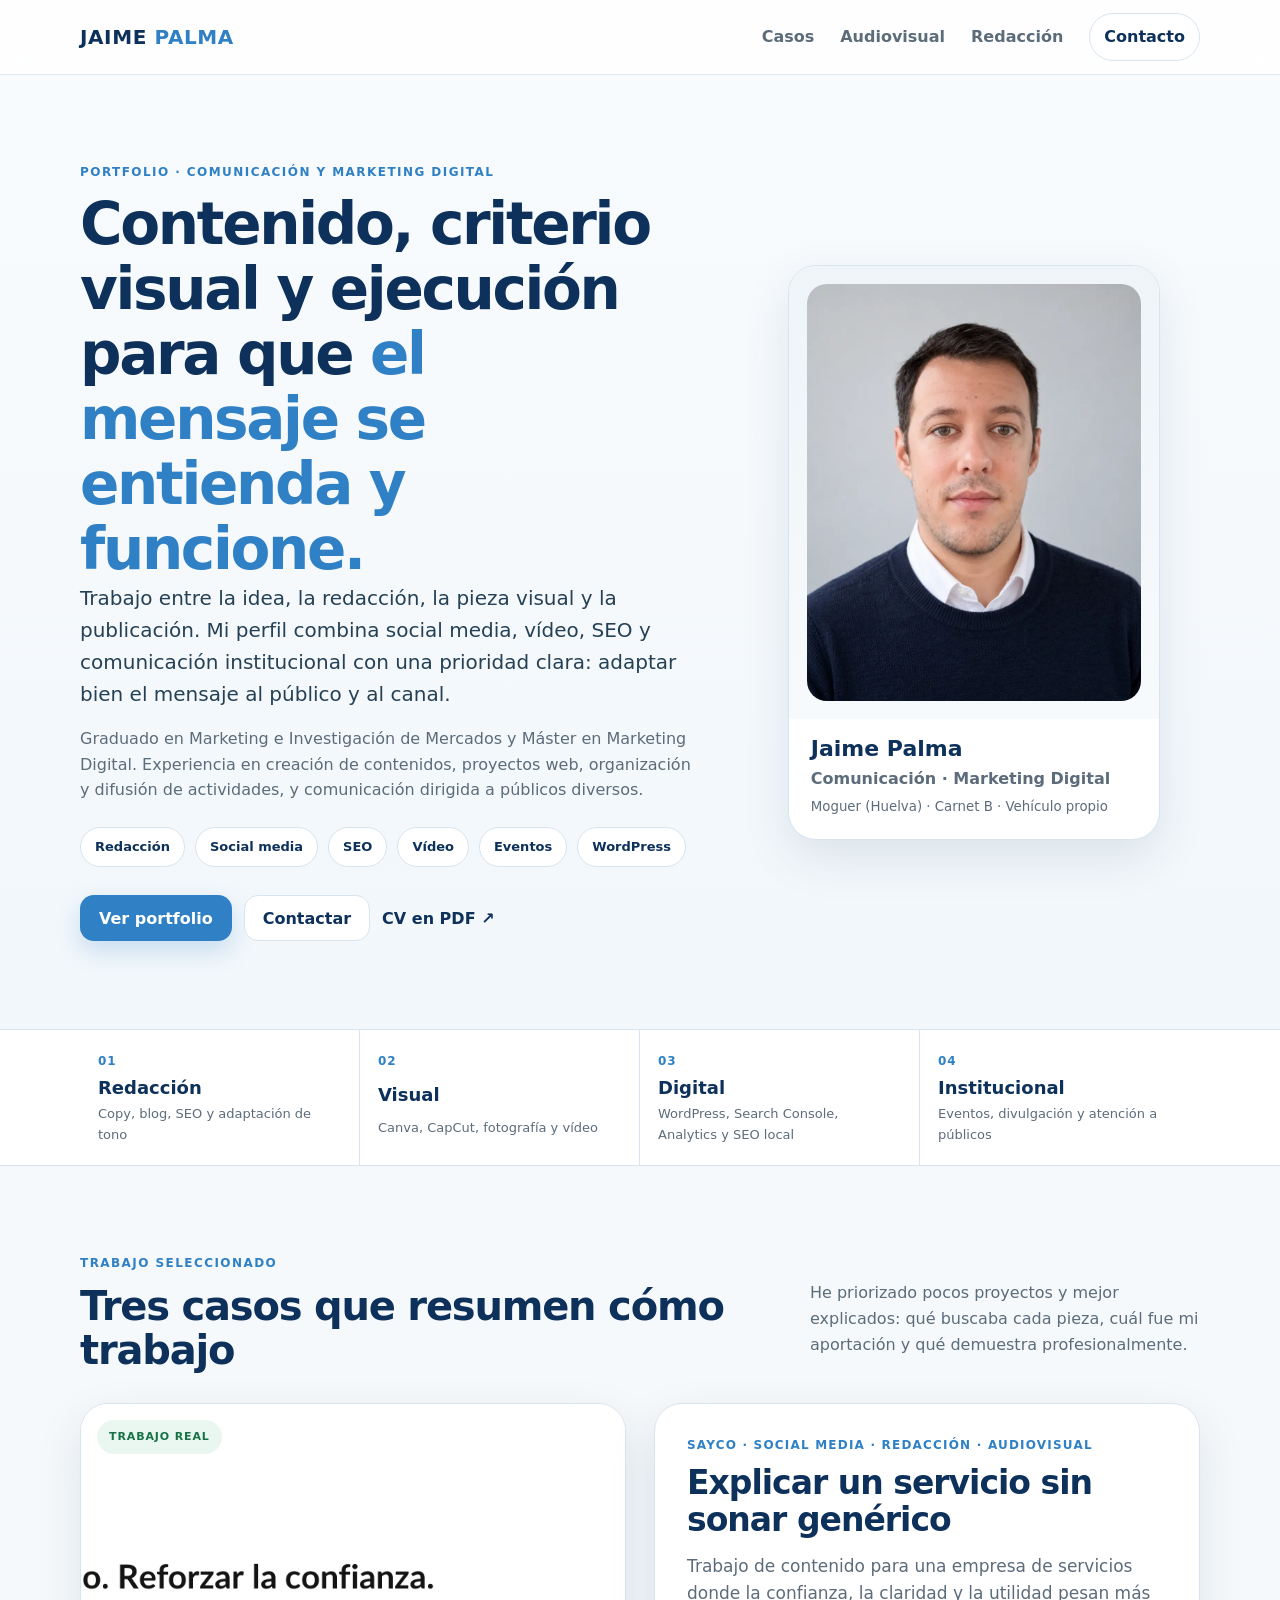
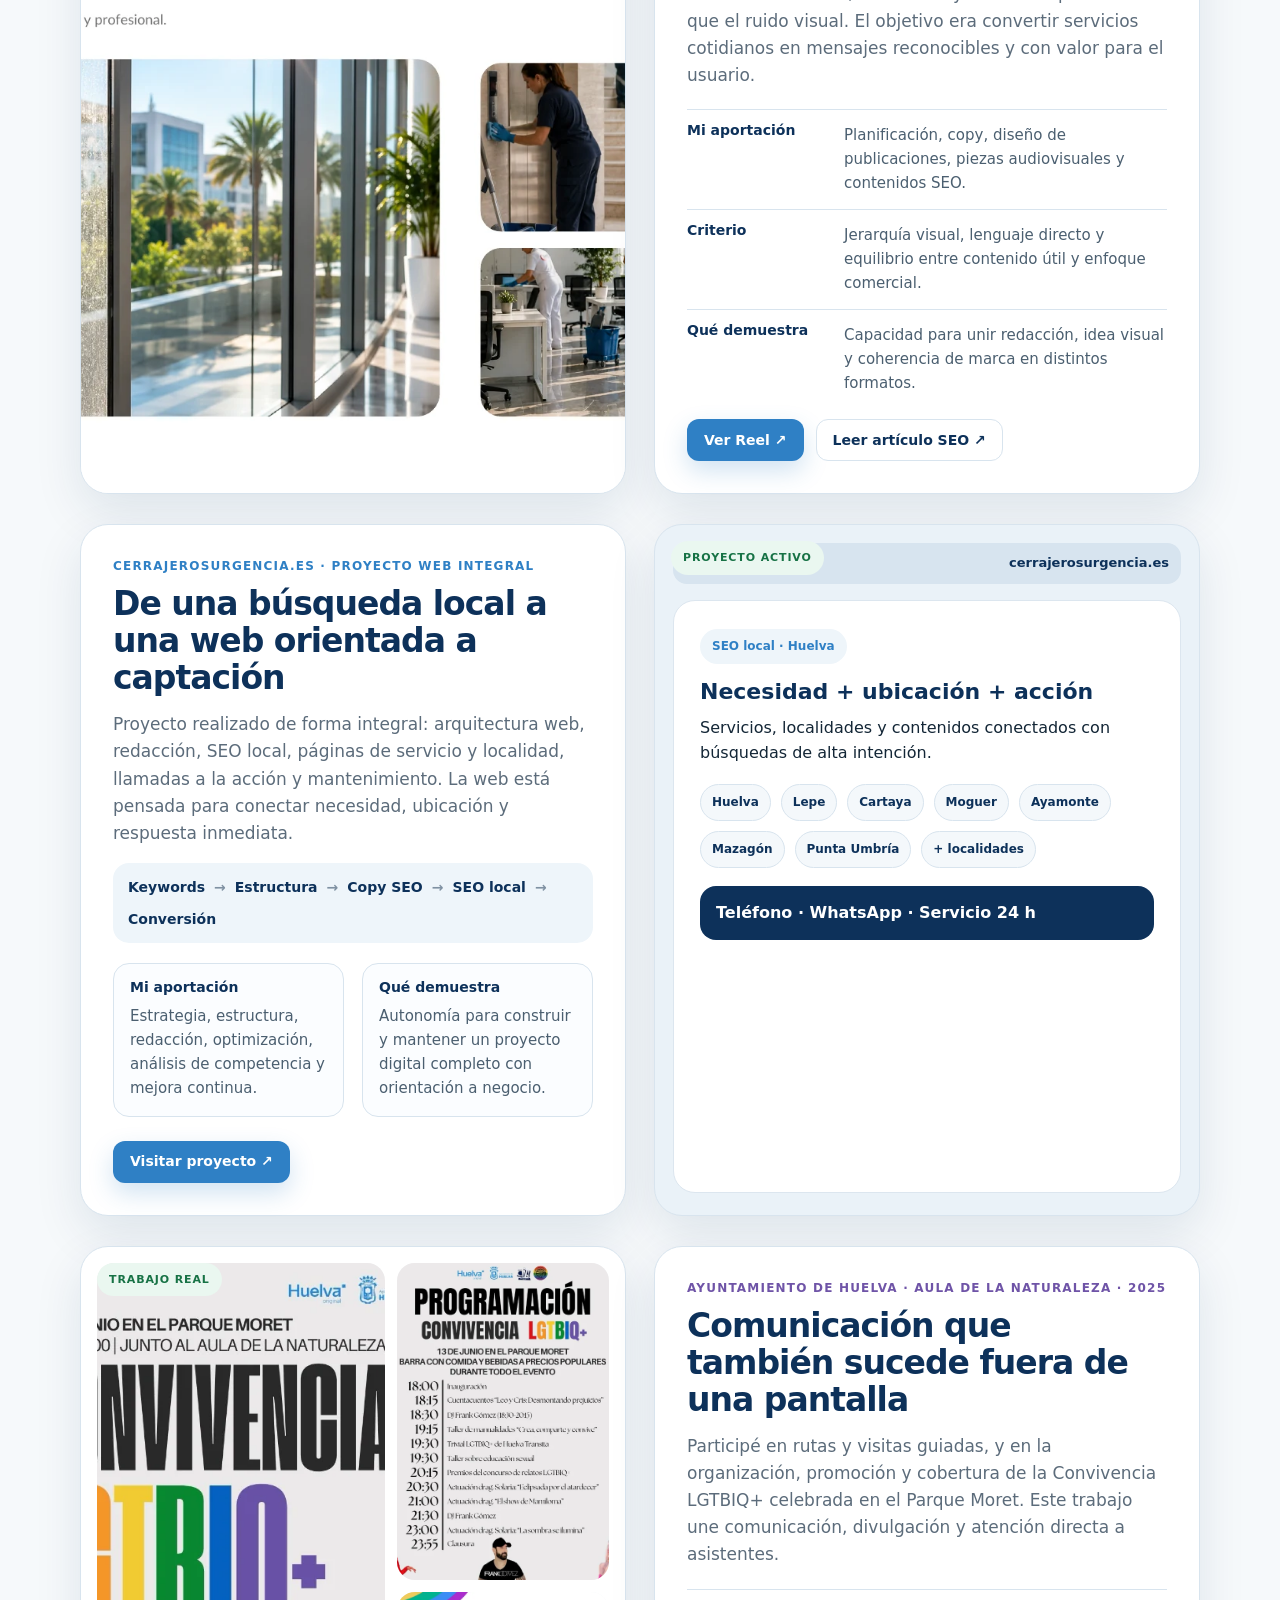
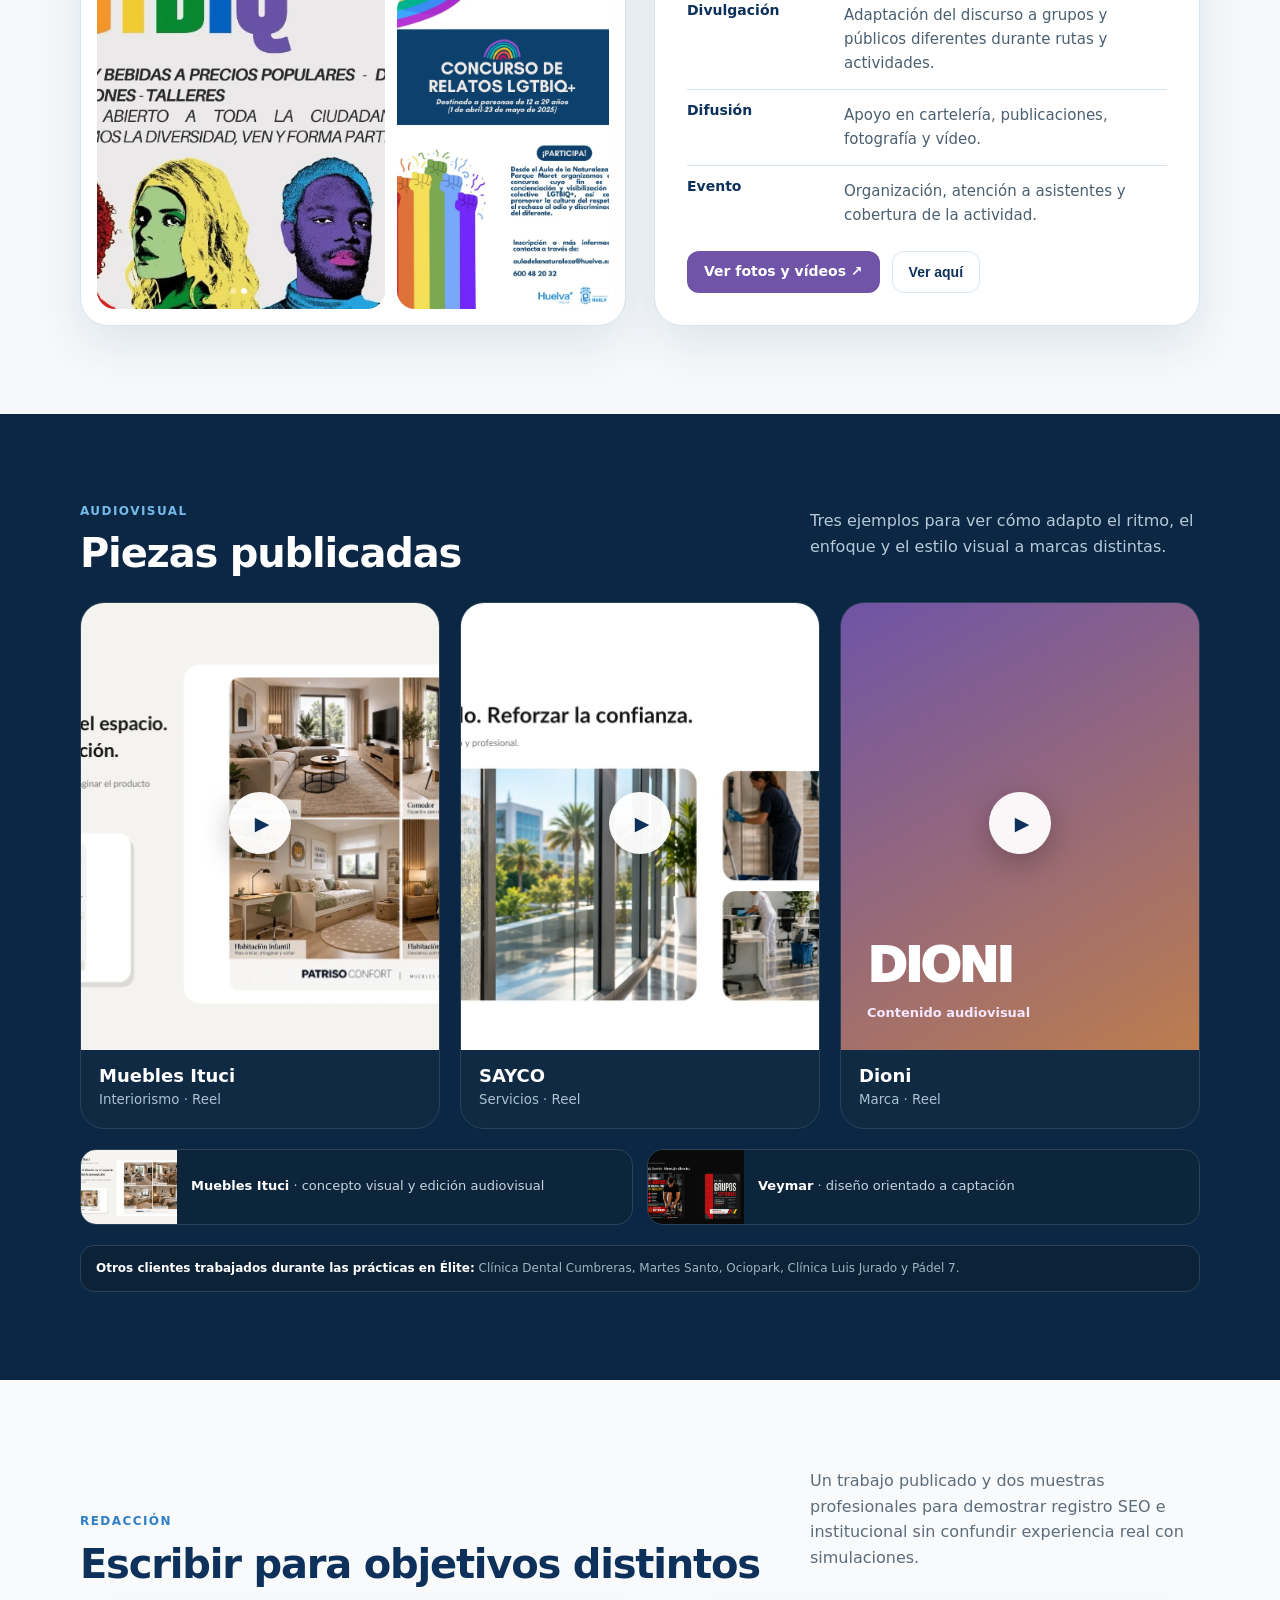
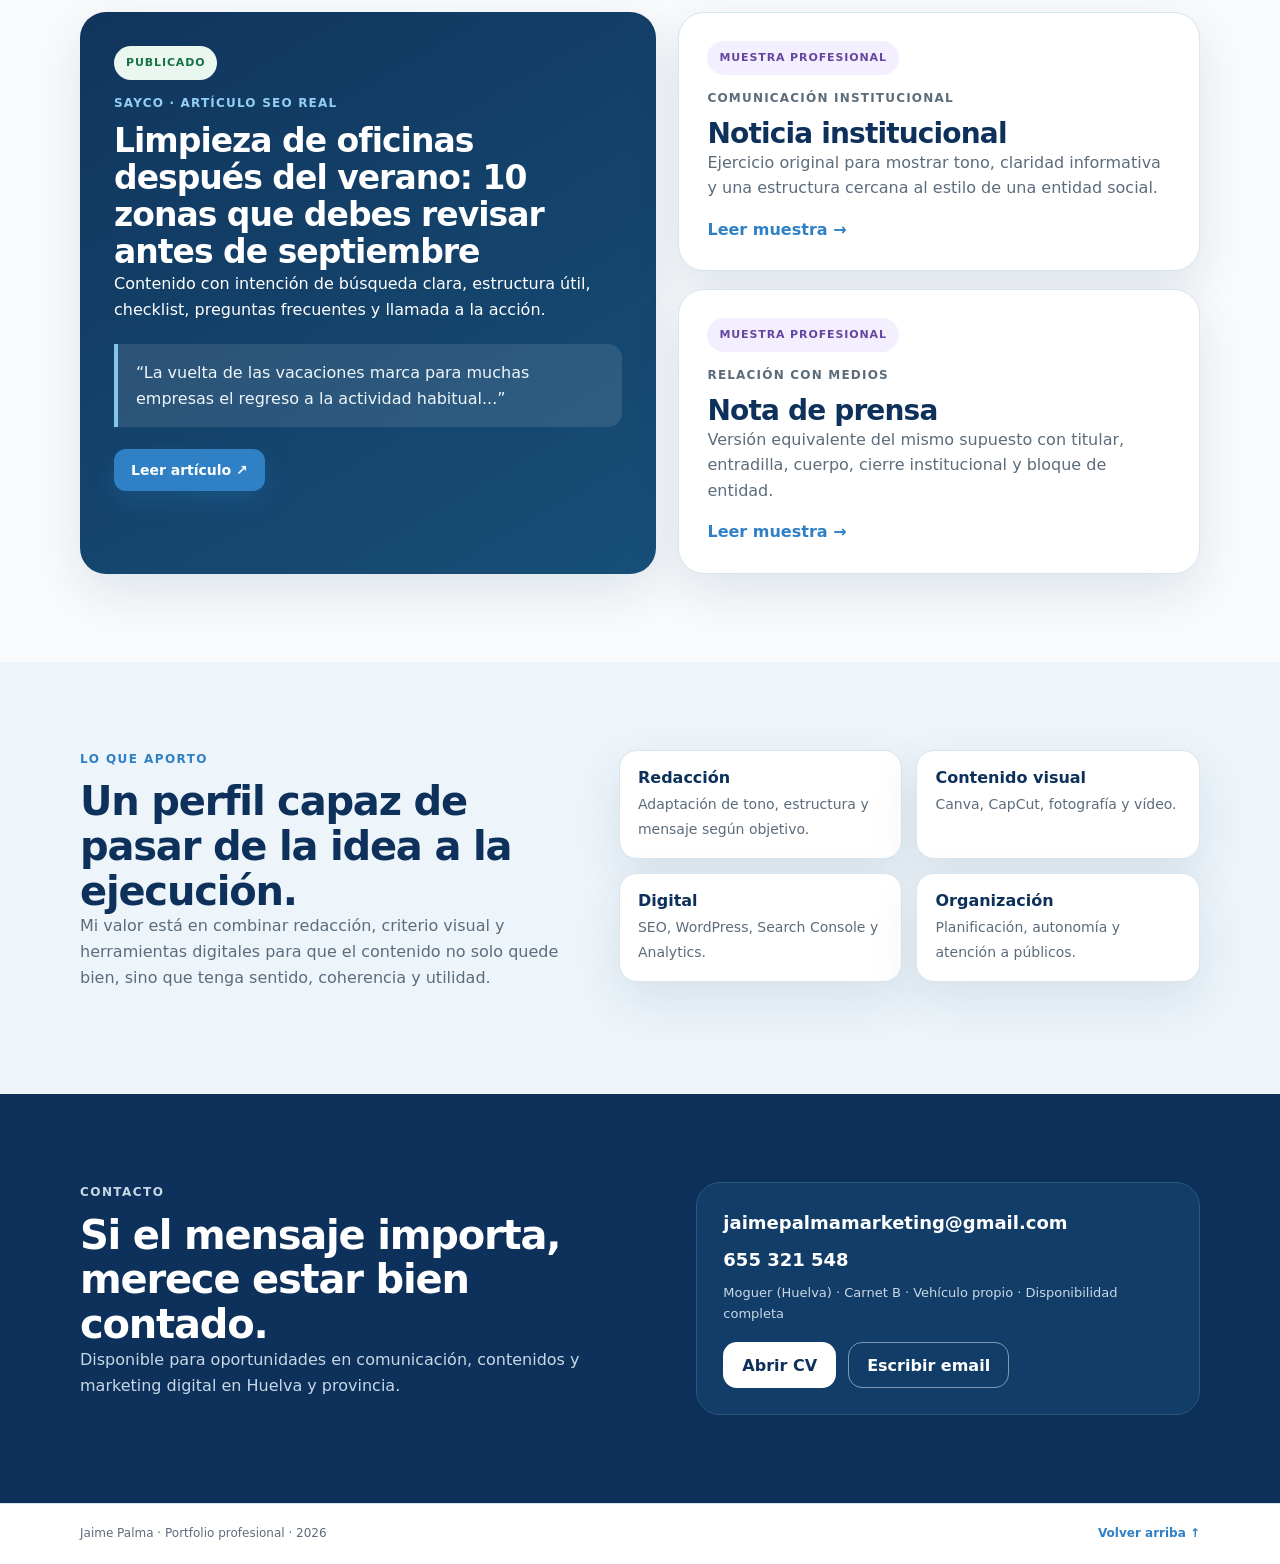
==== commit 6d6c8d9b: "Add files via upload" ====
--- a/index.html
+++ b/index.html
@@ -3,15 +3,15 @@
 <head>
   <meta charset="utf-8">
   <meta name="viewport" content="width=device-width, initial-scale=1">
-  <meta name="theme-color" content="#0b2b4a">
-  <meta name="description" content="Portfolio de Jaime Palma: comunicación, redacción, social media, SEO, diseño audiovisual y comunicación institucional.">
+  <meta name="theme-color" content="#0d315a">
+  <meta name="description" content="Portfolio de Jaime Palma: comunicación, social media, redacción SEO, vídeo, diseño y comunicación institucional.">
   <meta name="author" content="Jaime Palma">
-  <meta property="og:title" content="Jaime Palma · Comunicación y Marketing Digital">
-  <meta property="og:description" content="Trabajos reales y muestras profesionales en contenido, social media, vídeo, SEO y comunicación institucional.">
+  <meta property="og:title" content="Jaime Palma · Portfolio de Comunicación y Marketing Digital">
+  <meta property="og:description" content="Casos reales y muestras profesionales de social media, SEO, audiovisual y comunicación institucional.">
   <meta property="og:type" content="website">
   <meta property="og:image" content="assets/og-cover.png">
   <meta name="twitter:card" content="summary_large_image">
-  <title>Jaime Palma · Comunicación y Marketing Digital</title>
+  <title>Jaime Palma · Portfolio</title>
   <link rel="icon" href="assets/favicon.svg" type="image/svg+xml">
   <link rel="manifest" href="site.webmanifest">
   <link rel="stylesheet" href="styles.css">
@@ -36,20 +36,20 @@
     <div class="container hero-grid">
       <div class="hero-copy">
         <p class="eyebrow">Portfolio · Comunicación y Marketing Digital</p>
-        <h1>Convierto ideas e información en <span>contenidos claros, visuales y útiles.</span></h1>
-        <p class="hero-lead">Redacción, social media, vídeo, SEO y comunicación institucional con un objetivo común: hacer que el mensaje se entienda y funcione.</p>
-        <p class="hero-sub">Graduado en Marketing e Investigación de Mercados y Máster en Marketing Digital. Experiencia creando contenidos para marcas, proyectos web y actividades dirigidas a públicos diversos.</p>
+        <h1>Contenido, criterio visual y ejecución para que <span>el mensaje se entienda y funcione.</span></h1>
+        <p class="hero-lead">Trabajo entre la idea, la redacción, la pieza visual y la publicación. Mi perfil combina social media, vídeo, SEO y comunicación institucional con una prioridad clara: adaptar bien el mensaje al público y al canal.</p>
+        <p class="hero-sub">Graduado en Marketing e Investigación de Mercados y Máster en Marketing Digital. Experiencia en creación de contenidos, proyectos web, organización y difusión de actividades, y comunicación dirigida a públicos diversos.</p>
         <div class="tag-row" aria-label="Áreas de especialización">
-          <span>Redacción</span><span>Social media</span><span>SEO</span><span>Vídeo</span><span>Eventos</span>
+          <span>Redacción</span><span>Social media</span><span>SEO</span><span>Vídeo</span><span>Eventos</span><span>WordPress</span>
         </div>
         <div class="button-row">
-          <a class="btn btn-primary" href="#casos">Ver casos</a>
+          <a class="btn btn-primary" href="#casos">Ver portfolio</a>
           <a class="btn btn-ghost" href="#contacto">Contactar</a>
           <a class="text-link" href="assets/CV_Jaime_Palma.pdf" target="_blank" rel="noopener">CV en PDF ↗</a>
         </div>
       </div>
       <figure class="portrait-card">
-        <div class="portrait-frame"><img src="assets/jaime.webp" alt="Retrato profesional de Jaime Palma" width="1246" height="1536"></div>
+        <div class="portrait-frame"><img src="assets/jaime.webp" alt="Retrato profesional de Jaime Palma"></div>
         <figcaption>
           <strong>Jaime Palma</strong>
           <span>Comunicación · Marketing Digital</span>
@@ -61,9 +61,9 @@
 
   <section class="signal-strip" aria-label="Resumen profesional">
     <div class="container signal-grid">
-      <div><span>01</span><strong>Contenido</strong><small>Copy, blog, redes y adaptación de tono</small></div>
+      <div><span>01</span><strong>Redacción</strong><small>Copy, blog, SEO y adaptación de tono</small></div>
       <div><span>02</span><strong>Visual</strong><small>Canva, CapCut, fotografía y vídeo</small></div>
-      <div><span>03</span><strong>Digital</strong><small>SEO, WordPress, Search Console y Analytics</small></div>
+      <div><span>03</span><strong>Digital</strong><small>WordPress, Search Console, Analytics y SEO local</small></div>
       <div><span>04</span><strong>Institucional</strong><small>Eventos, divulgación y atención a públicos</small></div>
     </div>
   </section>
@@ -71,8 +71,11 @@
   <section id="casos" class="section-pad cases-section">
     <div class="container">
       <header class="section-heading compact-heading">
-        <div><p class="eyebrow">Trabajo seleccionado</p><h2>Tres casos que resumen cómo trabajo</h2></div>
-        <p>Menos piezas, mejor explicadas: contexto, aportación y evidencia pública cuando existe.</p>
+        <div>
+          <p class="eyebrow">Trabajo seleccionado</p>
+          <h2>Tres casos que resumen cómo trabajo</h2>
+        </div>
+        <p>He priorizado pocos proyectos y mejor explicados: qué buscaba cada pieza, cuál fue mi aportación y qué demuestra profesionalmente.</p>
       </header>
 
       <article class="case-study case-sayco">
@@ -83,11 +86,11 @@
         <div class="case-copy">
           <p class="case-kicker">SAYCO · Social media · Redacción · Audiovisual</p>
           <h3>Explicar un servicio sin sonar genérico</h3>
-          <p class="case-intro">Contenido para una empresa de servicios donde la confianza, la claridad y la utilidad pesan más que el ruido visual.</p>
+          <p class="case-intro">Trabajo de contenido para una empresa de servicios donde la confianza, la claridad y la utilidad pesan más que el ruido visual. El objetivo era convertir servicios cotidianos en mensajes reconocibles y con valor para el usuario.</p>
           <div class="case-points">
-            <div><strong>Reto</strong><span>Convertir servicios cotidianos en contenidos relevantes y reconocibles.</span></div>
-            <div><strong>Mi aportación</strong><span>Planificación, copy, diseño, piezas audiovisuales y contenidos SEO.</span></div>
-            <div><strong>Criterio</strong><span>Jerarquía visual, lenguaje directo y equilibrio entre contenido útil y promocional.</span></div>
+            <div><strong>Mi aportación</strong><span>Planificación, copy, diseño de publicaciones, piezas audiovisuales y contenidos SEO.</span></div>
+            <div><strong>Criterio</strong><span>Jerarquía visual, lenguaje directo y equilibrio entre contenido útil y enfoque comercial.</span></div>
+            <div><strong>Qué demuestra</strong><span>Capacidad para unir redacción, idea visual y coherencia de marca en distintos formatos.</span></div>
           </div>
           <div class="button-row compact-buttons">
             <a class="btn btn-small btn-primary" href="https://www.instagram.com/reel/Dak_t1fIA38/" target="_blank" rel="noopener">Ver Reel ↗</a>
@@ -100,13 +103,13 @@
         <div class="case-copy">
           <p class="case-kicker">cerrajerosurgencia.es · Proyecto web integral</p>
           <h3>De una búsqueda local a una web orientada a captación</h3>
-          <p class="case-intro">Proyecto realizado de forma integral: arquitectura, contenidos, SEO local, páginas de servicio y localidad, llamadas a la acción y mantenimiento.</p>
+          <p class="case-intro">Proyecto realizado de forma integral: arquitectura web, redacción, SEO local, páginas de servicio y localidad, llamadas a la acción y mantenimiento. La web está pensada para conectar necesidad, ubicación y respuesta inmediata.</p>
           <div class="web-flow" aria-label="Flujo de trabajo del proyecto web">
-            <span>Keywords</span><i>→</i><span>Arquitectura</span><i>→</i><span>Copy SEO</span><i>→</i><span>SEO local</span><i>→</i><span>Conversión</span>
+            <span>Keywords</span><i>→</i><span>Estructura</span><i>→</i><span>Copy SEO</span><i>→</i><span>SEO local</span><i>→</i><span>Conversión</span>
           </div>
           <div class="case-points two-col-points">
-            <div><strong>Qué demuestra</strong><span>Autonomía para construir y mantener un ecosistema digital completo.</span></div>
             <div><strong>Mi aportación</strong><span>Estrategia, estructura, redacción, optimización, análisis de competencia y mejora continua.</span></div>
+            <div><strong>Qué demuestra</strong><span>Autonomía para construir y mantener un proyecto digital completo con orientación a negocio.</span></div>
           </div>
           <a class="btn btn-small btn-primary" href="https://www.cerrajerosurgencia.es/" target="_blank" rel="noopener">Visitar proyecto ↗</a>
         </div>
@@ -133,9 +136,9 @@
         <div class="case-copy">
           <p class="case-kicker purple">Ayuntamiento de Huelva · Aula de la Naturaleza · 2025</p>
           <h3>Comunicación que también sucede fuera de una pantalla</h3>
-          <p class="case-intro">Participé en rutas, visitas guiadas y en la organización, promoción y cobertura de la Convivencia LGTBIQ+ celebrada en el Parque Moret.</p>
+          <p class="case-intro">Participé en rutas y visitas guiadas, y en la organización, promoción y cobertura de la Convivencia LGTBIQ+ celebrada en el Parque Moret. Este trabajo une comunicación, divulgación y atención directa a asistentes.</p>
           <div class="case-points">
-            <div><strong>Divulgación</strong><span>Adaptación del discurso a grupos y públicos diferentes.</span></div>
+            <div><strong>Divulgación</strong><span>Adaptación del discurso a grupos y públicos diferentes durante rutas y actividades.</span></div>
             <div><strong>Difusión</strong><span>Apoyo en cartelería, publicaciones, fotografía y vídeo.</span></div>
             <div><strong>Evento</strong><span>Organización, atención a asistentes y cobertura de la actividad.</span></div>
           </div>
@@ -153,7 +156,7 @@
     <div class="container">
       <header class="section-heading light compact-heading">
         <div><p class="eyebrow">Audiovisual</p><h2>Piezas publicadas</h2></div>
-        <p>Tres ejemplos rápidos para ver cómo adapto el ritmo, el enfoque y el estilo visual a marcas distintas.</p>
+        <p>Tres ejemplos para ver cómo adapto el ritmo, el enfoque y el estilo visual a marcas distintas.</p>
       </header>
       <div class="reel-grid">
         <a class="reel-card" href="https://www.instagram.com/reel/DbdUsAVjF2s/" target="_blank" rel="noopener">
@@ -178,7 +181,7 @@
     <div class="container">
       <header class="section-heading compact-heading">
         <div><p class="eyebrow">Redacción</p><h2>Escribir para objetivos distintos</h2></div>
-        <p>Un trabajo publicado y dos muestras profesionales para enseñar registro SEO e institucional sin mezclar experiencia real con simulaciones.</p>
+        <p>Un trabajo publicado y dos muestras profesionales para demostrar registro SEO e institucional sin confundir experiencia real con simulaciones.</p>
       </header>
       <div class="writing-showcase">
         <article class="writing-feature real-writing">
@@ -186,7 +189,7 @@
           <p class="case-kicker">SAYCO · Artículo SEO real</p>
           <h3>Limpieza de oficinas después del verano: 10 zonas que debes revisar antes de septiembre</h3>
           <p>Contenido con intención de búsqueda clara, estructura útil, checklist, preguntas frecuentes y llamada a la acción.</p>
-          <blockquote>“La vuelta de las vacaciones marca para muchas empresas el regreso a la actividad habitual…”</blockquote>
+          <blockquote>“La vuelta de las vacaciones marca para muchas empresas el regreso a la actividad habitual...”</blockquote>
           <a class="btn btn-small btn-primary" href="https://saycoservicios.com/limpieza-de-oficinas-despues-verano/" target="_blank" rel="noopener">Leer artículo ↗</a>
         </article>
         <div class="sample-stack">
@@ -194,14 +197,14 @@
             <span class="status-badge sample static-badge">Muestra profesional</span>
             <p class="case-kicker">Comunicación institucional</p>
             <h3>Noticia institucional</h3>
-            <p>Ejercicio original para demostrar tono, estructura informativa y claridad divulgativa.</p>
+            <p>Ejercicio original para mostrar tono, claridad informativa y una estructura cercana al estilo de una entidad social.</p>
             <button class="text-button open-dialog" type="button" data-dialog="dialog-noticia">Leer muestra →</button>
           </article>
           <article class="sample-card">
             <span class="status-badge sample static-badge">Muestra profesional</span>
             <p class="case-kicker">Relación con medios</p>
             <h3>Nota de prensa</h3>
-            <p>Versión del mismo supuesto con titular, entradilla, cuerpo, cierre institucional y bloque de entidad.</p>
+            <p>Versión equivalente del mismo supuesto con titular, entradilla, cuerpo, cierre institucional y bloque de entidad.</p>
             <button class="text-button open-dialog" type="button" data-dialog="dialog-prensa">Leer muestra →</button>
           </article>
         </div>
@@ -213,11 +216,11 @@
     <div class="container fit-grid">
       <div>
         <p class="eyebrow">Lo que aporto</p>
-        <h2>Contenido, criterio visual y ejecución en un mismo perfil.</h2>
-        <p>Mi valor está en poder moverme entre la idea, la redacción, la pieza visual y la publicación sin perder de vista a quién va dirigido el mensaje.</p>
+        <h2>Un perfil capaz de pasar de la idea a la ejecución.</h2>
+        <p>Mi valor está en combinar redacción, criterio visual y herramientas digitales para que el contenido no solo quede bien, sino que tenga sentido, coherencia y utilidad.</p>
       </div>
       <div class="fit-list">
-        <div><strong>Redacción</strong><span>Adaptación de tono, estructura y mensaje.</span></div>
+        <div><strong>Redacción</strong><span>Adaptación de tono, estructura y mensaje según objetivo.</span></div>
         <div><strong>Contenido visual</strong><span>Canva, CapCut, fotografía y vídeo.</span></div>
         <div><strong>Digital</strong><span>SEO, WordPress, Search Console y Analytics.</span></div>
         <div><strong>Organización</strong><span>Planificación, autonomía y atención a públicos.</span></div>
@@ -255,6 +258,7 @@
     <h3>Información, prevención y acompañamiento</h3>
     <p>La enfermedad renal crónica puede evolucionar durante años sin presentar síntomas evidentes, por lo que la prevención y la detección precoz desempeñan un papel especialmente importante.</p>
     <p>Durante la jornada se abordarán diferentes aspectos relacionados con el cuidado de la salud renal y se dará a conocer el trabajo que desarrolla ALCER Giralda-Huelva en el acompañamiento a las personas con enfermedad renal y sus familias.</p>
+    <p>La actividad también contribuiría a dar visibilidad al movimiento asociativo y a acercar los recursos de la entidad a quienes puedan necesitar orientación, información o acompañamiento.</p>
     <p>Desde ALCER Giralda-Huelva continuamos trabajando para sensibilizar a la sociedad sobre la importancia de cuidar la salud renal, favorecer la prevención y ofrecer apoyo a las personas con enfermedad renal crónica y sus familias.</p>
     <p class="dialog-note">Pieza ficticia creada para portfolio. No corresponde a una actividad real de ALCER Giralda-Huelva.</p>
   </div>
@@ -264,13 +268,13 @@
   <div class="dialog-inner">
     <button class="dialog-close" type="button" aria-label="Cerrar">×</button>
     <p class="sample-label">MUESTRA PROFESIONAL · NOTA DE PRENSA</p>
-    <h2>ALCER Giralda-Huelva acerca la prevención y el cuidado renal a la ciudadanía</h2>
-    <p class="dialog-lead">La entidad prepara una jornada de sensibilización para informar sobre enfermedad renal crónica, prevención y recursos de apoyo para personas afectadas y sus familias.</p>
-    <p><strong>Huelva.</strong> ALCER Giralda-Huelva impulsa una jornada de sensibilización sobre salud renal dirigida a la ciudadanía. La iniciativa nace con el objetivo de mejorar el conocimiento sobre la enfermedad renal crónica, promover hábitos de prevención y acercar los servicios de apoyo de la entidad a las personas que puedan necesitarlos.</p>
-    <p>Durante la actividad se ofrecerá información accesible sobre factores de riesgo, cuidado de la salud renal y detección precoz. Asimismo, se dará a conocer la labor de acompañamiento que desarrolla ALCER Giralda-Huelva con personas con enfermedad renal y sus familias.</p>
-    <p>La jornada se plantea como un espacio cercano de información y participación, en el que la ciudadanía pueda resolver dudas y conocer recursos orientados a mejorar el bienestar y la calidad de vida.</p>
+    <h2>ALCER Giralda-Huelva acerca la prevención y el cuidado renal a la ciudadanía con una jornada informativa</h2>
+    <p class="dialog-lead">La entidad impulsa una actividad de sensibilización para informar sobre enfermedad renal crónica, prevención y recursos de apoyo para personas afectadas y sus familias.</p>
+    <p><strong>Huelva.</strong> ALCER Giralda-Huelva organiza una jornada de sensibilización sobre salud renal dirigida a la ciudadanía con el objetivo de promover la prevención, mejorar el conocimiento sobre la enfermedad renal crónica y acercar a la población los recursos de apoyo que ofrece la entidad.</p>
+    <p>Durante la actividad se ofrecerá información accesible sobre factores de riesgo, hábitos de cuidado, detección precoz y bienestar. Asimismo, se dará a conocer la labor de acompañamiento que desarrolla ALCER Giralda-Huelva con personas con enfermedad renal y sus familias, poniendo el foco en la atención integral y la mejora de la calidad de vida.</p>
+    <p>La jornada se plantea como un espacio cercano de información y participación en el que la ciudadanía podrá resolver dudas, recibir recomendaciones prácticas y conocer mejor la realidad de quienes conviven con enfermedad renal crónica.</p>
     <h3>Sobre ALCER Giralda-Huelva</h3>
-    <p>Entidad sin ánimo de lucro que trabaja por la mejora de la calidad de vida de las personas con enfermedad renal y sus familias mediante atención, sensibilización, promoción de la salud y apoyo social.</p>
+    <p>ALCER Giralda-Huelva es una entidad sin ánimo de lucro que trabaja por la mejora de la calidad de vida de las personas con enfermedad renal y sus familias mediante atención, sensibilización, promoción de la salud y apoyo social.</p>
     <p class="dialog-note">Pieza ficticia creada para portfolio. No corresponde a una actividad real de ALCER Giralda-Huelva.</p>
   </div>
 </dialog>
--- a/styles.css
+++ b/styles.css
@@ -1,10 +1,219 @@
-:root{--navy:#0b2b4a;--navy2:#071d33;--blue:#2d7fbd;--blue2:#5aa8dd;--ink:#132436;--muted:#5f7181;--line:#dce6ee;--paper:#f4f8fb;--paper2:#eef5f9;--purple:#7651a7;--green:#27785f;--white:#fff;--shadow:0 18px 50px rgba(11,43,74,.09)}
-*{box-sizing:border-box}html{scroll-behavior:smooth}body{margin:0;font-family:Inter,ui-sans-serif,-apple-system,BlinkMacSystemFont,"Segoe UI",Roboto,Helvetica,Arial,sans-serif;color:var(--ink);background:#fff;line-height:1.58}img{max-width:100%;display:block}a{color:inherit}.container{width:min(1160px,calc(100% - 44px));margin:0 auto}.section-pad{padding:92px 0}.skip-link{position:absolute;left:-9999px;top:0}.skip-link:focus{left:16px;top:16px;z-index:1000;background:#fff;padding:10px 14px;border-radius:8px}.site-header{position:sticky;top:0;z-index:50;background:rgba(255,255,255,.92);backdrop-filter:blur(14px);border-bottom:1px solid rgba(220,230,238,.8)}.nav-wrap{height:72px;display:flex;align-items:center;justify-content:space-between;gap:24px}.brand{text-decoration:none;font-size:18px;font-weight:950;letter-spacing:.03em;color:var(--navy)}.brand span{color:var(--blue)}.main-nav{display:flex;align-items:center;gap:28px}.main-nav a{text-decoration:none;font-size:14px;font-weight:750;color:#334b60}.main-nav a:hover{color:var(--blue)}.nav-cta{padding:10px 16px;border-radius:999px;background:var(--navy);color:#fff!important}.menu-btn{display:none;border:1px solid var(--line);background:#fff;border-radius:10px;padding:9px 12px;color:var(--navy);font-weight:800}.hero{background:linear-gradient(180deg,#f8fbfd 0%,#fff 100%)}.hero-grid{display:grid;grid-template-columns:1.3fr .7fr;gap:80px;align-items:center}.eyebrow{margin:0 0 15px;color:var(--blue);font-size:11px;font-weight:900;letter-spacing:.14em;text-transform:uppercase}.hero h1{margin:0;font-size:64px;line-height:1.01;letter-spacing:-.055em;color:var(--navy);max-width:820px}.hero h1 span{color:var(--blue)}.hero-lead{font-size:22px;line-height:1.48;max-width:800px;margin:26px 0 12px;color:#314b61}.hero-sub{font-size:15px;max-width:760px;color:var(--muted);margin:0}.tag-row{display:flex;flex-wrap:wrap;gap:9px;margin:26px 0}.tag-row span{font-size:12px;font-weight:800;background:#eaf3f8;color:#2c5775;padding:8px 12px;border-radius:999px}.button-row{display:flex;align-items:center;flex-wrap:wrap;gap:12px}.btn{display:inline-flex;align-items:center;justify-content:center;text-decoration:none;border:1px solid transparent;border-radius:12px;padding:13px 18px;font-size:14px;font-weight:850;cursor:pointer;transition:.18s ease;font-family:inherit}.btn:hover{transform:translateY(-1px)}.btn-primary{background:var(--navy);color:#fff}.btn-primary:hover{background:#12446f}.btn-ghost{border-color:#cfdce6;background:#fff;color:var(--navy)}.btn-purple{background:var(--purple);color:#fff}.btn-small{padding:10px 14px;font-size:13px;border-radius:10px}.text-link{text-decoration:none;color:var(--blue);font-weight:850;font-size:14px;padding:10px}.portrait-card{margin:0;background:#fff;border:1px solid var(--line);border-radius:28px;padding:14px;box-shadow:var(--shadow)}.portrait-frame{border-radius:20px;overflow:hidden;background:#fff;height:385px}.portrait-frame img{width:100%;height:100%;object-fit:cover;object-position:center 23%}.portrait-card figcaption{padding:17px 8px 4px;display:grid;gap:3px}.portrait-card figcaption strong{font-size:18px;color:var(--navy)}.portrait-card figcaption span{font-size:13px;color:#34546d}.portrait-card figcaption small{font-size:12px;color:var(--muted)}
-.signal-strip{border-top:1px solid var(--line);border-bottom:1px solid var(--line);background:#fff}.signal-grid{display:grid;grid-template-columns:repeat(4,1fr)}.signal-grid>div{padding:22px 24px;border-right:1px solid var(--line);display:grid;grid-template-columns:auto 1fr;column-gap:12px;align-items:start}.signal-grid>div:last-child{border-right:0}.signal-grid span{grid-row:1/3;color:#9aafbf;font-size:12px;font-weight:900}.signal-grid strong{font-size:14px;color:var(--navy)}.signal-grid small{font-size:12px;color:var(--muted);margin-top:2px}.section-heading{display:grid;grid-template-columns:1.15fr .85fr;gap:50px;align-items:end;margin-bottom:42px}.section-heading h2,.fit-grid h2,.contact-section h2{margin:0;font-size:46px;line-height:1.06;letter-spacing:-.045em;color:var(--navy)}.section-heading>p{margin:0;color:var(--muted);font-size:15px}.compact-heading{margin-bottom:36px}.cases-section{background:#fff}.case-study{display:grid;grid-template-columns:1.06fr .94fr;gap:0;border:1px solid var(--line);border-radius:28px;overflow:hidden;margin-bottom:30px;background:#fff;box-shadow:0 12px 40px rgba(11,43,74,.05)}.case-study:nth-of-type(even){grid-template-columns:.94fr 1.06fr}.case-study:nth-of-type(even)>.case-copy{order:1}.case-study:nth-of-type(even)>.case-visual{order:2}.case-visual{position:relative;min-height:450px;background:var(--paper2)}.case-visual-image img{width:100%;height:100%;object-fit:cover}.status-badge{position:absolute;top:18px;left:18px;padding:8px 11px;border-radius:999px;font-size:10px;text-transform:uppercase;letter-spacing:.09em;font-weight:900;z-index:2}.status-badge.real{background:#e5f5ee;color:#1b6c52;border:1px solid #bee1d3}.status-badge.sample{background:#f0eafa;color:#674291;border:1px solid #d9c9ef}.static-badge{position:static;display:inline-flex;margin-bottom:14px}.case-copy{padding:42px}.case-kicker{margin:0 0 9px;color:var(--blue);font-size:10.5px;text-transform:uppercase;letter-spacing:.12em;font-weight:900}.case-kicker.purple{color:var(--purple)}.case-copy h3,.writing-feature h3,.sample-card h3{font-size:34px;line-height:1.08;letter-spacing:-.04em;color:var(--navy);margin:0 0 16px}.case-intro{font-size:16px;color:#3f566b;margin:0 0 24px}.case-points{display:grid;gap:12px;margin:0 0 24px}.case-points>div{display:grid;grid-template-columns:104px 1fr;gap:13px;padding-top:12px;border-top:1px solid #e8eef3}.case-points strong{color:var(--navy);font-size:13px}.case-points span{font-size:13.5px;color:var(--muted)}.two-col-points{grid-template-columns:1fr 1fr}.two-col-points>div{display:block}.two-col-points strong{display:block;margin-bottom:5px}.compact-buttons{gap:9px}.browser-mockup{background:linear-gradient(145deg,#102e4c,#174c73);padding:28px}.browser-bar{height:46px;border-radius:15px 15px 0 0;background:#f5f7f9;display:flex;align-items:center;gap:7px;padding:0 15px}.browser-bar>span{width:9px;height:9px;border-radius:50%;background:#cbd4dc}.browser-bar em{font-style:normal;font-size:11px;color:#5f6c77;background:#fff;border:1px solid #dce3e9;border-radius:7px;padding:6px 10px;margin-left:8px}.browser-body{background:#fff;border-radius:0 0 15px 15px;padding:32px;min-height:330px}.browser-chip{display:inline-block;background:#e9f4fa;color:#2675a9;font-size:10px;font-weight:900;padding:7px 9px;border-radius:999px;text-transform:uppercase;letter-spacing:.08em}.browser-body h4{font-size:29px;letter-spacing:-.04em;line-height:1.08;color:var(--navy);margin:17px 0 10px}.browser-body p{font-size:14px;color:var(--muted)}.location-cloud{display:flex;flex-wrap:wrap;gap:7px;margin:20px 0}.location-cloud span{font-size:10px;font-weight:800;color:#38576d;background:#f0f5f8;padding:7px 9px;border-radius:999px}.browser-cta{background:var(--navy);color:#fff;border-radius:10px;padding:12px 14px;font-size:12px;font-weight:850}.web-flow{display:flex;flex-wrap:wrap;align-items:center;gap:7px;margin:20px 0 24px}.web-flow span{background:#edf5f9;color:#285875;padding:8px 10px;border-radius:8px;font-size:11px;font-weight:850}.web-flow i{font-style:normal;color:#9bb0c0}.event-visual-grid{position:relative;display:grid;grid-template-columns:1.12fr .88fr;grid-template-rows:1fr 1fr;gap:10px;padding:16px;background:#f7f7f8;min-height:530px}.event-visual-grid figure{margin:0;border-radius:16px;overflow:hidden;background:#fff}.event-visual-grid figure img{width:100%;height:100%;object-fit:cover;object-position:top}.event-visual-grid .event-main{grid-row:1/3}.instagram-slot{margin-top:18px;border-top:1px solid var(--line);padding-top:18px}.instagram-slot iframe{width:100%;height:650px;border:0;border-radius:14px;background:#fff}
-.dark-section{background:var(--navy2);color:#fff}.section-heading.light h2{color:#fff}.section-heading.light>p{color:#b7c9d7}.dark-section .eyebrow{color:#76bae9}.reel-grid{display:grid;grid-template-columns:repeat(3,1fr);gap:20px}.reel-card{position:relative;display:block;text-decoration:none;border:1px solid #29435b;background:#0e2941;border-radius:22px;overflow:hidden;transition:.2s ease}.reel-card:hover{transform:translateY(-3px);border-color:#5b9fd0}.reel-card img,.reel-placeholder{width:100%;aspect-ratio:4/5;object-fit:cover}.reel-card>div:last-child{padding:15px 17px}.reel-card strong{display:block;font-size:17px}.reel-card small{color:#aabfce}.play{position:absolute;left:50%;top:42%;transform:translate(-50%,-50%);width:60px;height:60px;border-radius:50%;display:grid;place-items:center;background:rgba(255,255,255,.95);color:var(--navy);box-shadow:0 8px 28px rgba(0,0,0,.25);font-size:18px;padding-left:3px}.reel-placeholder{background:linear-gradient(160deg,#744b98,#c17b54);display:flex;flex-direction:column;justify-content:flex-end;padding:28px}.reel-placeholder span{font-size:48px;font-weight:950;letter-spacing:-.05em}.reel-placeholder b{font-size:13px;color:#f8ecff}.mini-projects{display:grid;grid-template-columns:1fr 1fr;gap:14px;margin-top:22px}.mini-projects>div{display:grid;grid-template-columns:92px 1fr;gap:14px;align-items:center;background:#0d263d;border:1px solid #294158;border-radius:16px;overflow:hidden}.mini-projects img{width:92px;height:74px;object-fit:cover}.mini-projects span{font-size:13px;color:#c5d4df;padding-right:14px}.mini-projects b{color:#fff}.client-note{margin:20px 0 0;padding:13px 15px;border-radius:13px;background:#f2f6f9;color:var(--muted);font-size:12px}.dark-note{background:#0c2236;color:#9eb3c2;border:1px solid #294158}.dark-note strong{color:#d9e7f0}
-.writing-section{background:#f8fafc}.writing-showcase{display:grid;grid-template-columns:1.15fr .85fr;gap:22px}.writing-feature,.sample-card{border:1px solid var(--line);border-radius:24px;background:#fff}.writing-feature{padding:34px;background:linear-gradient(145deg,#0f3155,#174f78);color:#fff;border:0}.writing-feature h3{color:#fff}.writing-feature p{color:#d4e3ee}.writing-feature .case-kicker{color:#8bcaef}.writing-feature blockquote{margin:22px 0;padding:17px 19px;border-left:4px solid #7bc1ed;background:rgba(255,255,255,.08);border-radius:0 12px 12px 0}.sample-stack{display:grid;gap:18px}.sample-card{padding:25px}.sample-card h3{font-size:27px}.sample-card p{font-size:14px;color:var(--muted)}.text-button{border:0;background:transparent;padding:0;color:var(--blue);font:inherit;font-size:13px;font-weight:900;cursor:pointer}.fit-section{background:#edf5fa}.fit-grid{display:grid;grid-template-columns:.9fr 1.1fr;gap:56px;align-items:start}.fit-grid>div:first-child>p:last-child{color:var(--muted);max-width:590px}.fit-list{display:grid;grid-template-columns:1fr 1fr;gap:14px}.fit-list div{background:#fff;border:1px solid var(--line);border-radius:16px;padding:18px}.fit-list strong{display:block;color:var(--navy);margin-bottom:4px}.fit-list span{font-size:13px;color:var(--muted)}.contact-section{background:var(--navy);color:#fff}.contact-grid{display:grid;grid-template-columns:1fr .9fr;gap:48px;align-items:center}.contact-section h2{color:#fff}.contact-section p{color:#c5d6e3;max-width:660px}.light-blue{color:#84c6f1}.contact-card{display:grid;gap:8px;background:#123d68;border:1px solid #2d577a;border-radius:22px;padding:26px}.contact-card>a{font-size:18px;text-decoration:none;font-weight:850}.contact-card>span{color:#c6d6e1;font-size:13px;margin-bottom:12px}.btn-light{background:#fff;color:var(--navy)}.btn-outline-light{border-color:#6c89a2;color:#fff;background:transparent}.footer{border-top:1px solid var(--line);padding:20px 0;color:var(--muted);font-size:12px}.footer-row{display:flex;justify-content:space-between;gap:20px}.footer a{text-decoration:none;color:var(--blue);font-weight:850}
-.writing-dialog{width:min(760px,calc(100% - 30px));max-height:88vh;border:0;border-radius:24px;padding:0;box-shadow:0 28px 90px rgba(5,25,43,.28)}.writing-dialog::backdrop{background:rgba(7,26,44,.68);backdrop-filter:blur(4px)}.dialog-inner{padding:38px 40px;position:relative}.dialog-close{position:absolute;right:18px;top:15px;border:0;background:#eef4f7;color:var(--navy);width:36px;height:36px;border-radius:50%;font-size:24px;cursor:pointer}.dialog-inner h2{font-size:31px;line-height:1.12;letter-spacing:-.035em;color:var(--navy);margin:8px 45px 14px 0}.dialog-inner h3{font-size:19px;color:var(--navy);margin-top:25px}.dialog-inner p{color:#40566a}.dialog-lead{font-size:16px;font-weight:750;color:#263f54!important}.sample-label{font-size:10px;font-weight:900;letter-spacing:.1em;color:var(--purple)!important}.dialog-note{margin-top:25px;padding:12px 14px;background:#f6f2fa;border-radius:10px;font-size:12px!important;color:#755997!important}
-@media(max-width:980px){.hero-grid,.case-study,.case-study:nth-of-type(even),.writing-showcase,.fit-grid,.contact-grid{grid-template-columns:1fr}.case-study:nth-of-type(even)>.case-copy,.case-study:nth-of-type(even)>.case-visual{order:initial}.portrait-card{max-width:430px}.signal-grid{grid-template-columns:1fr 1fr}.signal-grid>div:nth-child(2){border-right:0}.signal-grid>div:nth-child(-n+2){border-bottom:1px solid var(--line)}.case-visual{min-height:380px}.event-visual-grid{min-height:480px}.section-heading{grid-template-columns:1fr;gap:12px}.two-col-points{grid-template-columns:1fr}.reel-grid{grid-template-columns:repeat(2,1fr)}.mini-projects{grid-template-columns:1fr}}
-@media(max-width:760px){.container{width:min(100% - 32px,1160px)}.section-pad{padding:64px 0}.main-nav{display:none;position:absolute;top:72px;left:0;right:0;background:#fff;border-bottom:1px solid var(--line);padding:14px 18px 22px;flex-direction:column;align-items:stretch}.main-nav.open{display:flex}.main-nav a{padding:8px 0}.nav-cta{text-align:center;padding:10px!important}.menu-btn{display:block}.hero-grid{gap:42px}.hero h1{font-size:48px}.hero-lead{font-size:19px}.portrait-frame{height:340px}.signal-grid{grid-template-columns:1fr}.signal-grid>div{border-right:0;border-bottom:1px solid var(--line)}.signal-grid>div:last-child{border-bottom:0}.section-heading h2,.fit-grid h2,.contact-section h2{font-size:36px}.case-copy{padding:26px}.case-copy h3,.writing-feature h3{font-size:28px}.case-points>div{grid-template-columns:1fr;gap:3px}.case-visual{min-height:300px}.browser-mockup{padding:16px}.browser-body{padding:24px}.event-visual-grid{grid-template-columns:1fr 1fr;grid-template-rows:auto;min-height:0}.event-visual-grid .event-main{grid-column:1/-1;grid-row:auto}.event-visual-grid figure{aspect-ratio:4/5}.event-visual-grid .event-main{aspect-ratio:16/10}.reel-grid{grid-template-columns:1fr}.reel-card img,.reel-placeholder{aspect-ratio:16/11}.play{top:39%}.fit-list{grid-template-columns:1fr}.footer-row{display:grid}.dialog-inner{padding:32px 24px}.dialog-inner h2{font-size:27px}.instagram-slot iframe{height:560px}}
-@media(max-width:440px){.hero h1{font-size:41px}.portrait-frame{height:315px}.event-visual-grid{grid-template-columns:1fr}.event-visual-grid .event-main{grid-column:auto;aspect-ratio:4/5}.mini-projects>div{grid-template-columns:78px 1fr}.mini-projects img{width:78px}.web-flow i{display:none}}
-@media(prefers-reduced-motion:reduce){html{scroll-behavior:auto}.btn,.reel-card{transition:none}}
+
+:root{
+  --bg:#f6f9fb;
+  --surface:#ffffff;
+  --navy:#0d315a;
+  --navy2:#0b2744;
+  --blue:#2f80c5;
+  --sky:#76bae9;
+  --purple:#6f54a7;
+  --text:#132636;
+  --muted:#5c6c7b;
+  --line:#d8e4ee;
+  --soft:#eef5fa;
+  --shadow:0 18px 48px rgba(13,49,90,.10);
+}
+*{box-sizing:border-box}
+html{scroll-behavior:smooth}
+body{margin:0;font:16px/1.6 system-ui,-apple-system,Segoe UI,Roboto,Arial,sans-serif;color:var(--text);background:var(--bg)}
+a{color:inherit}
+img{display:block;max-width:100%}
+.container{width:min(1120px,calc(100% - 48px));margin:0 auto}
+.section-pad{padding:88px 0}
+.skip-link{position:absolute;left:-9999px;top:auto}
+.skip-link:focus{left:14px;top:14px;background:#fff;border:2px solid var(--blue);padding:8px 12px;border-radius:8px;z-index:1000}
+.site-header{position:sticky;top:0;z-index:40;background:rgba(255,255,255,.86);backdrop-filter:blur(10px);border-bottom:1px solid rgba(216,228,238,.8)}
+.nav-wrap{display:flex;align-items:center;justify-content:space-between;gap:20px;min-height:74px}
+.brand{text-decoration:none;font-weight:900;letter-spacing:.03em;font-size:20px;color:var(--navy)}
+.brand span{color:var(--blue)}
+.main-nav{display:flex;gap:26px;align-items:center}
+.main-nav a{text-decoration:none;font-weight:700;color:var(--muted)}
+.main-nav a:hover{color:var(--navy)}
+.nav-cta{padding:10px 14px;border:1px solid var(--line);border-radius:999px;background:#fff;color:var(--navy)!important}
+.menu-btn{display:none;border:1px solid var(--line);background:#fff;border-radius:12px;padding:10px 12px;font-weight:800;color:var(--navy)}
+.eyebrow{margin:0 0 10px;font-size:12px;font-weight:900;letter-spacing:.12em;text-transform:uppercase;color:var(--blue)}
+h1,h2,h3,h4,strong{line-height:1.12}
+h1{margin:0;font-size:58px;letter-spacing:-.04em;color:var(--navy)}
+h1 span{color:var(--blue)}
+h2{margin:0;font-size:40px;letter-spacing:-.03em;color:var(--navy)}
+h3{margin:0;font-size:33px;letter-spacing:-.03em;color:var(--navy)}
+h4{margin:0 0 10px;font-size:22px;color:var(--navy)}
+p{margin:0 0 1rem}
+.hero{background:linear-gradient(180deg,#f8fbfd 0,#f2f7fb 100%)}
+.hero-grid{display:grid;grid-template-columns:1.15fr .85fr;align-items:center;gap:56px}
+.hero-lead{font-size:20px;color:#264155;max-width:66ch}
+.hero-sub{color:var(--muted);max-width:68ch}
+.tag-row{display:flex;flex-wrap:wrap;gap:10px;margin:24px 0 28px}
+.tag-row span{padding:9px 14px;border-radius:999px;background:#fff;border:1px solid var(--line);font-size:13px;font-weight:800;color:var(--navy)}
+.button-row{display:flex;flex-wrap:wrap;gap:12px;align-items:center}
+.btn{display:inline-flex;align-items:center;justify-content:center;text-decoration:none;min-height:46px;padding:0 18px;border-radius:14px;font-weight:850;border:1px solid transparent;cursor:pointer;transition:transform .18s ease,box-shadow .18s ease,background .18s ease}
+.btn:hover{transform:translateY(-1px)}
+.btn-primary{background:var(--blue);color:#fff;box-shadow:0 10px 24px rgba(47,128,197,.22)}
+.btn-ghost{background:#fff;border-color:var(--line);color:var(--navy)}
+.btn-purple{background:var(--purple);color:#fff}
+.btn-light{background:#fff;color:var(--navy)}
+.btn-outline-light{border-color:#7d9ab5;color:#fff;background:transparent}
+.btn-small{min-height:42px;padding:0 16px;border-radius:12px;font-size:14px}
+.text-link{font-weight:900;color:var(--navy);text-decoration:none}
+.portrait-card{background:#fff;border:1px solid var(--line);border-radius:28px;overflow:hidden;box-shadow:var(--shadow)}
+.portrait-frame{background:linear-gradient(180deg,#eef4f8 0,#f7fafd 100%);padding:18px}
+.portrait-frame img{width:100%;height:auto;border-radius:20px;object-fit:cover}
+.portrait-card figcaption{display:grid;gap:4px;padding:18px 22px 22px}
+.portrait-card strong{font-size:22px;color:var(--navy)}
+.portrait-card span{font-weight:700;color:var(--muted)}
+.portrait-card small{color:var(--muted)}
+.signal-strip{background:#fff;border-top:1px solid var(--line);border-bottom:1px solid var(--line)}
+.signal-grid{display:grid;grid-template-columns:repeat(4,1fr)}
+.signal-grid>div{padding:22px 18px 20px;border-right:1px solid var(--line);display:grid;gap:6px}
+.signal-grid>div:last-child{border-right:0}
+.signal-grid span{font-weight:900;color:var(--blue);font-size:12px;letter-spacing:.08em}
+.signal-grid strong{font-size:18px;color:var(--navy)}
+.signal-grid small{font-size:13px;color:var(--muted)}
+.section-heading{display:grid;grid-template-columns:1fr minmax(260px,390px);gap:30px;align-items:end;margin-bottom:30px}
+.compact-heading{margin-bottom:26px}
+.section-heading>p{color:var(--muted);max-width:40ch}
+.cases-section{background:var(--bg)}
+.case-study{display:grid;grid-template-columns:1fr 1fr;gap:28px;align-items:stretch;margin-top:30px}
+.case-visual,.case-copy{background:#fff;border:1px solid var(--line);border-radius:28px;position:relative;box-shadow:var(--shadow)}
+.case-copy{padding:32px}
+.case-kicker{margin:0 0 10px;font-size:12px;font-weight:900;letter-spacing:.1em;text-transform:uppercase;color:var(--blue)}
+.case-kicker.purple{color:var(--purple)}
+.case-intro{margin:14px 0 0;color:var(--muted);font-size:17px}
+.case-points{display:grid;gap:14px;margin:20px 0 24px}
+.case-points>div{display:grid;grid-template-columns:145px 1fr;gap:12px;padding-top:13px;border-top:1px solid var(--line)}
+.case-points strong{font-size:14px;color:var(--navy)}
+.case-points span{font-size:15px;color:#4b5f70}
+.two-col-points{grid-template-columns:1fr 1fr;gap:18px}
+.two-col-points>div{grid-template-columns:1fr;gap:8px;border:1px solid var(--line);border-radius:16px;padding:16px;background:#fbfdff}
+.case-visual-image{overflow:hidden;min-height:420px}
+.case-visual-image img{width:100%;height:100%;object-fit:cover}
+.status-badge{position:absolute;top:16px;left:16px;padding:8px 12px;border-radius:999px;font-size:11px;font-weight:900;letter-spacing:.08em;text-transform:uppercase}
+.status-badge.real{background:#eaf7f0;color:#177245}
+.status-badge.sample{background:#f4efff;color:#6546a0}
+.static-badge{position:static;display:inline-flex;margin-bottom:14px}
+.web-flow{display:flex;flex-wrap:wrap;gap:9px;align-items:center;margin:16px 0 20px;padding:13px 15px;border-radius:16px;background:var(--soft);font-size:14px;font-weight:800;color:var(--navy)}
+.web-flow i{font-style:normal;color:#7f91a2}
+.browser-mockup{padding:18px;background:#eaf2f8;min-height:420px}
+.browser-bar{display:flex;align-items:center;gap:8px;background:#d7e4ef;border-radius:14px;padding:10px 12px}
+.browser-bar span{width:10px;height:10px;border-radius:50%;background:#97acc0}
+.browser-bar em{margin-left:auto;font-style:normal;font-size:13px;font-weight:800;color:var(--navy)}
+.browser-body{padding:28px 26px;background:#fff;border-radius:22px;margin-top:16px;border:1px solid #dce6ef;height:calc(100% - 60px)}
+.browser-chip{display:inline-flex;padding:8px 12px;border-radius:999px;background:#eef5fa;font-size:12px;font-weight:900;color:var(--blue);margin-bottom:16px}
+.location-cloud{display:flex;flex-wrap:wrap;gap:10px;margin:18px 0}
+.location-cloud span{padding:8px 11px;border-radius:999px;background:#f4f8fb;border:1px solid var(--line);font-size:12px;font-weight:800;color:var(--navy)}
+.browser-cta{margin-top:18px;padding:14px 16px;border-radius:16px;background:var(--navy);color:#fff;font-weight:800}
+.event-visual-grid{position:relative;display:grid;grid-template-columns:1.15fr .85fr;grid-template-rows:1fr 1fr;gap:12px;background:#fff;border-radius:28px;padding:16px;min-height:520px;box-shadow:var(--shadow);border:1px solid var(--line)}
+.event-visual-grid figure{margin:0;border-radius:18px;overflow:hidden;background:#f7f9fb}
+.event-visual-grid figure img{width:100%;height:100%;object-fit:cover;object-position:top}
+.event-main{grid-row:1/3}
+.instagram-slot{margin-top:16px;padding-top:16px;border-top:1px solid var(--line)}
+.instagram-slot iframe{width:100%;height:640px;border:0;border-radius:18px;background:#fff}
+.dark-section{background:var(--navy2);color:#fff}
+.dark-section .eyebrow{color:var(--sky)}
+.section-heading.light h2{color:#fff}
+.section-heading.light>p{color:#b7c9d7}
+.reel-grid{display:grid;grid-template-columns:repeat(3,1fr);gap:20px}
+.reel-card{display:block;position:relative;border:1px solid #294159;background:#0f2a42;border-radius:24px;overflow:hidden;text-decoration:none;transition:transform .18s ease,border-color .18s ease}
+.reel-card:hover{transform:translateY(-2px);border-color:#5d9ccd}
+.reel-card img,.reel-placeholder{width:100%;aspect-ratio:4/5;object-fit:cover}
+.reel-card>div:last-child{padding:16px 18px}
+.reel-card strong{display:block;font-size:18px;color:#fff}
+.reel-card small{color:#adc1d0}
+.play{position:absolute;left:50%;top:42%;transform:translate(-50%,-50%);width:62px;height:62px;border-radius:50%;display:grid;place-items:center;background:rgba(255,255,255,.95);color:var(--navy);box-shadow:0 8px 30px rgba(0,0,0,.26);font-size:19px;padding-left:4px}
+.reel-placeholder{background:linear-gradient(150deg,#6f54a7,#bc7d4e);display:flex;flex-direction:column;justify-content:flex-end;padding:26px}
+.reel-placeholder span{font-size:48px;font-weight:950;letter-spacing:-.05em;color:#fff}
+.reel-placeholder b{font-size:13px;color:#f4e7ff}
+.mini-projects{display:grid;grid-template-columns:1fr 1fr;gap:14px;margin-top:20px}
+.mini-projects>div{display:grid;grid-template-columns:96px 1fr;gap:14px;align-items:center;background:#0d253a;border:1px solid #2b4258;border-radius:16px;overflow:hidden}
+.mini-projects img{width:96px;height:74px;object-fit:cover}
+.mini-projects span{padding-right:14px;font-size:13px;color:#c7d4de}
+.mini-projects b{color:#fff}
+.client-note{margin:20px 0 0;padding:13px 15px;border-radius:14px;font-size:12px}
+.dark-note{background:#0c2236;color:#9fb5c4;border:1px solid #294159}
+.dark-note strong{color:#fff}
+.writing-section{background:#f8fafc}
+.writing-showcase{display:grid;grid-template-columns:1.05fr .95fr;gap:22px}
+.writing-feature,.sample-card{border-radius:26px;background:#fff}
+.writing-feature{position:relative;padding:34px;background:linear-gradient(150deg,#10355d,#174f78);color:#fff;box-shadow:var(--shadow)}
+.writing-feature .case-kicker,.writing-feature h3,.writing-feature p{color:#fff}
+.writing-feature .case-kicker{color:#93cff2}
+.writing-feature blockquote{margin:22px 0;padding:16px 18px;border-left:4px solid #82c6ee;background:rgba(255,255,255,.10);border-radius:0 14px 14px 0;color:#eff6fb}
+.sample-stack{display:grid;gap:18px}
+.sample-card{position:relative;padding:28px;border:1px solid var(--line);box-shadow:var(--shadow)}
+.sample-card h3{font-size:28px}
+.sample-card p{color:var(--muted)}
+.text-button{border:0;background:transparent;padding:0;color:var(--blue);font:inherit;font-weight:900;cursor:pointer}
+.fit-section{background:#edf5fa}
+.fit-grid{display:grid;grid-template-columns:.92fr 1.08fr;gap:44px;align-items:start}
+.fit-grid>div:first-child>p:last-child{color:var(--muted);max-width:56ch}
+.fit-list{display:grid;grid-template-columns:1fr 1fr;gap:14px}
+.fit-list div{background:#fff;border:1px solid var(--line);border-radius:18px;padding:18px 18px 16px;box-shadow:var(--shadow)}
+.fit-list strong{display:block;color:var(--navy);margin-bottom:4px}
+.fit-list span{font-size:14px;color:var(--muted)}
+.contact-section{background:var(--navy);color:#fff}
+.contact-section h2{color:#fff}
+.contact-section p{color:#c7d8e5;max-width:58ch}
+.light-blue{color:#8ac9f1}
+.contact-grid{display:grid;grid-template-columns:1fr .88fr;gap:44px;align-items:center}
+.contact-card{display:grid;gap:8px;background:#123d68;border:1px solid #2d577a;border-radius:24px;padding:26px;box-shadow:var(--shadow)}
+.contact-card>a{font-size:18px;font-weight:900;text-decoration:none;color:#fff}
+.contact-card>span{font-size:13px;color:#c8d8e4;margin-bottom:10px}
+.footer{border-top:1px solid var(--line);padding:20px 0;color:var(--muted);font-size:12px;background:#fff}
+.footer-row{display:flex;justify-content:space-between;gap:18px}
+.footer a{text-decoration:none;color:var(--blue);font-weight:900}
+.writing-dialog{width:min(760px,calc(100% - 28px));max-height:88vh;border:0;border-radius:26px;padding:0;box-shadow:0 28px 90px rgba(5,25,43,.28)}
+.writing-dialog::backdrop{background:rgba(7,26,44,.7);backdrop-filter:blur(4px)}
+.dialog-inner{position:relative;padding:34px 34px 30px;overflow:auto;max-height:88vh}
+.dialog-close{position:absolute;right:16px;top:14px;width:38px;height:38px;border-radius:50%;border:0;background:#eef4f7;color:var(--navy);font-size:24px;cursor:pointer}
+.dialog-inner h2{margin:8px 44px 14px 0;font-size:30px;letter-spacing:-.03em;color:var(--navy)}
+.dialog-inner h3{margin-top:24px;font-size:20px;color:var(--navy)}
+.dialog-inner p{color:#40566a}
+.dialog-lead{font-size:16px;font-weight:750;color:#264155!important}
+.sample-label{margin:0;font-size:10px;font-weight:900;letter-spacing:.1em;color:var(--purple)!important}
+.dialog-note{margin-top:24px;padding:12px 14px;background:#f6f2fa;border-radius:12px;font-size:12px!important;color:#755997!important}
+
+@media (max-width:1080px){
+  .hero-grid,.case-study,.case-study:nth-of-type(even),.writing-showcase,.fit-grid,.contact-grid{grid-template-columns:1fr}
+  .signal-grid{grid-template-columns:1fr 1fr}
+  .signal-grid>div:nth-child(2){border-right:0}
+  .signal-grid>div:nth-child(-n+2){border-bottom:1px solid var(--line)}
+  .reel-grid{grid-template-columns:repeat(2,1fr)}
+  .case-copy,.case-visual,.event-visual-grid{min-height:auto}
+  .section-heading{grid-template-columns:1fr}
+}
+@media (max-width:760px){
+  .container{width:min(100% - 32px,1120px)}
+  .section-pad{padding:68px 0}
+  .menu-btn{display:block}
+  .main-nav{display:none;position:absolute;top:74px;left:0;right:0;background:#fff;border-bottom:1px solid var(--line);padding:16px 24px 22px;flex-direction:column;align-items:flex-start;gap:14px}
+  .main-nav.open{display:flex}
+  h1{font-size:42px}
+  h2{font-size:34px}
+  h3{font-size:27px}
+  .hero-grid{gap:34px}
+  .signal-grid{grid-template-columns:1fr}
+  .signal-grid>div{border-right:0;border-bottom:1px solid var(--line)}
+  .signal-grid>div:last-child{border-bottom:0}
+  .case-copy{padding:24px}
+  .case-points>div{grid-template-columns:1fr;gap:6px}
+  .two-col-points{grid-template-columns:1fr}
+  .event-visual-grid{grid-template-columns:1fr 1fr;grid-template-rows:auto;min-height:0}
+  .event-main{grid-column:1/-1;grid-row:auto}
+  .event-visual-grid figure{aspect-ratio:4/5}
+  .event-main{aspect-ratio:16/10}
+  .reel-grid,.fit-list{grid-template-columns:1fr}
+  .mini-projects{grid-template-columns:1fr}
+  .footer-row{display:grid}
+  .instagram-slot iframe{height:560px}
+}
+@media (max-width:460px){
+  h1{font-size:36px}
+  .button-row{align-items:stretch}
+  .btn,.text-link{width:100%;justify-content:center}
+  .portrait-frame{padding:14px}
+  .event-visual-grid{grid-template-columns:1fr}
+  .event-main{grid-column:auto;aspect-ratio:4/5}
+  .reel-card img,.reel-placeholder{aspect-ratio:16/11}
+  .instagram-slot iframe{height:520px}
+}
+@media (prefers-reduced-motion:reduce){html{scroll-behavior:auto}.btn,.reel-card{transition:none}}
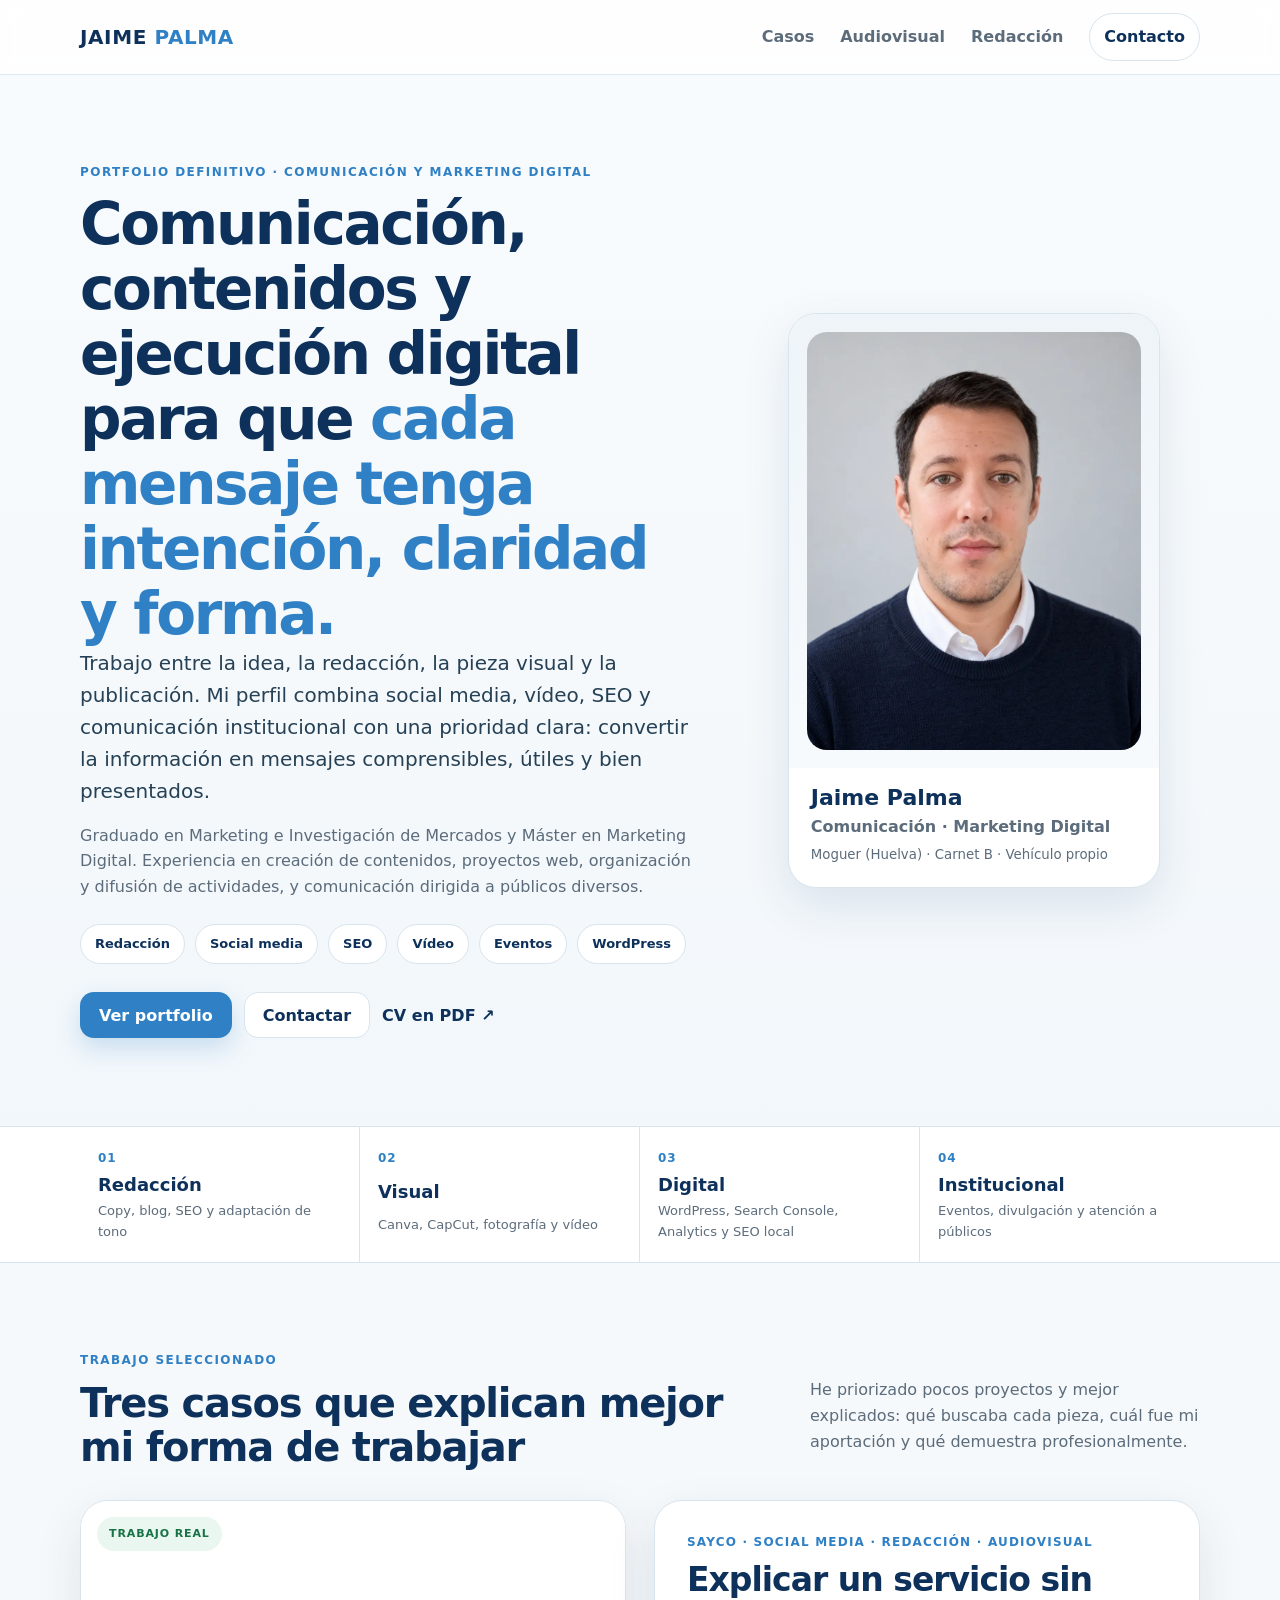
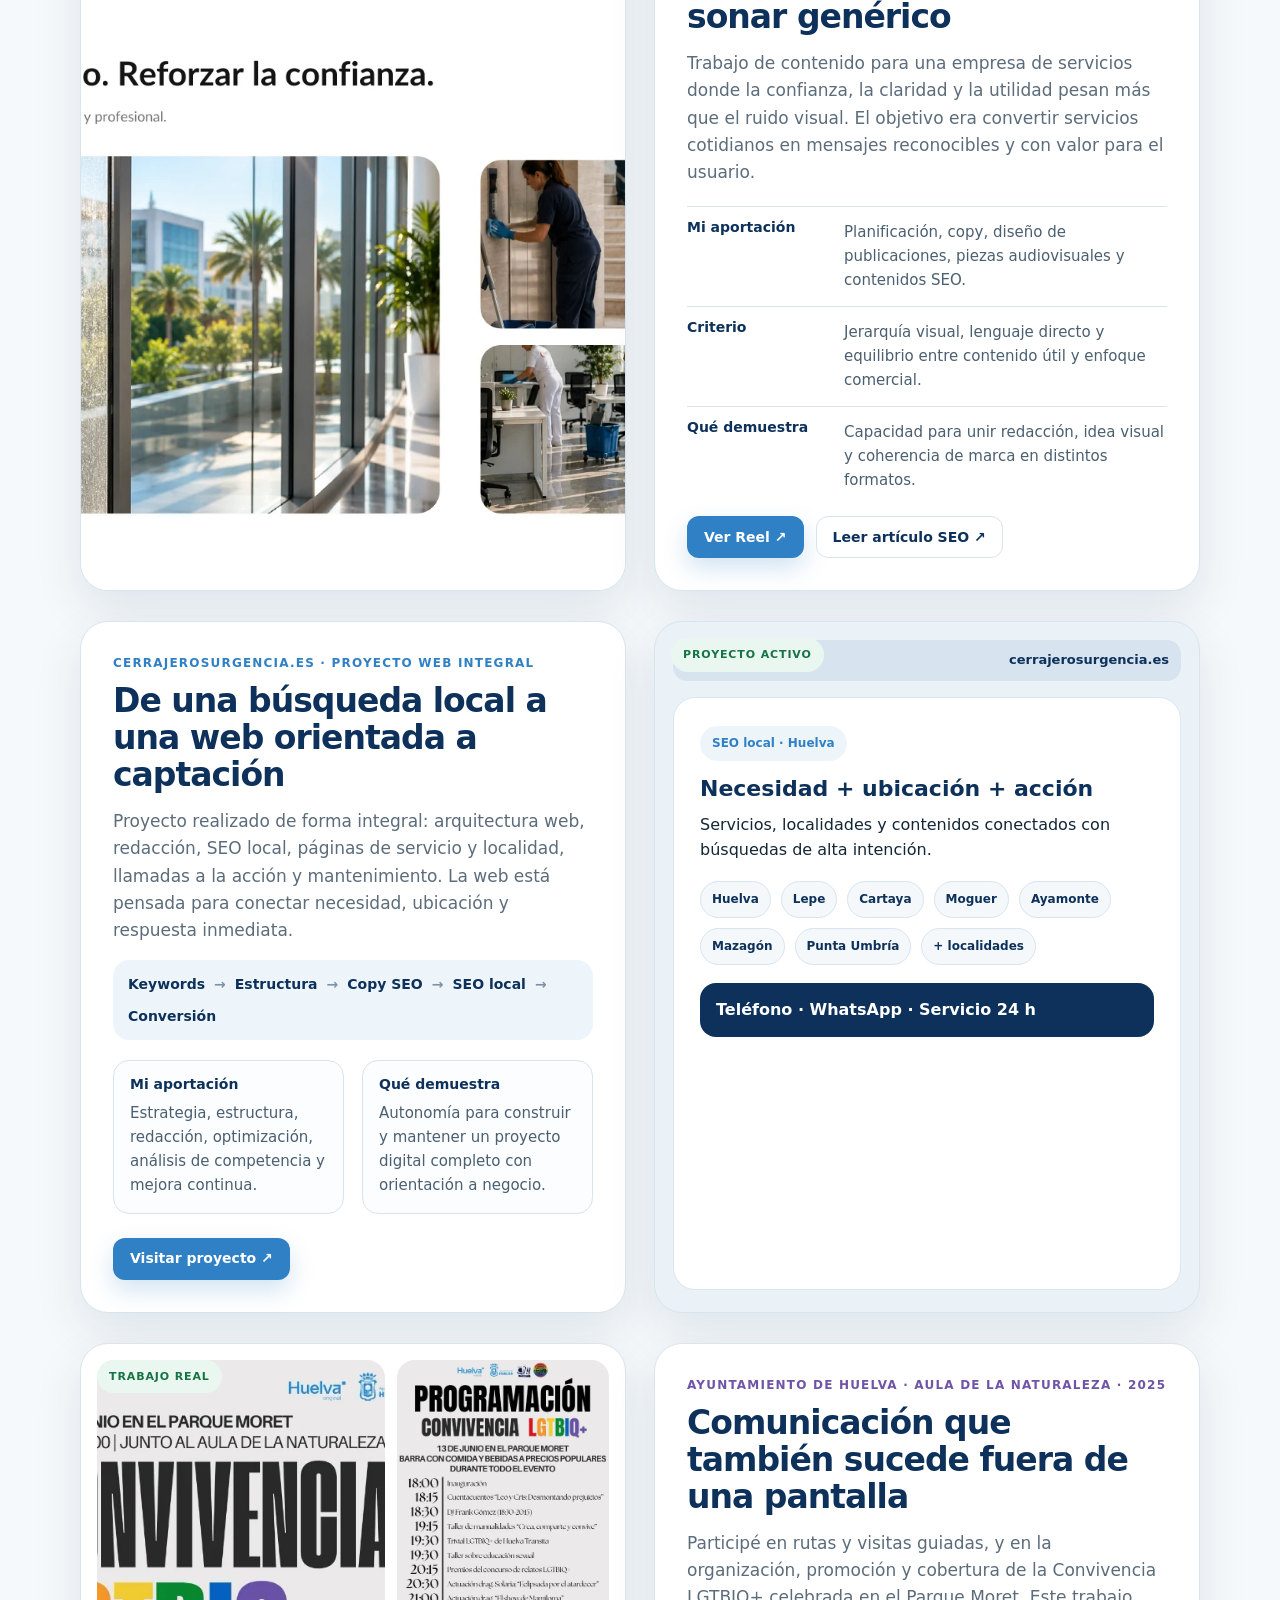
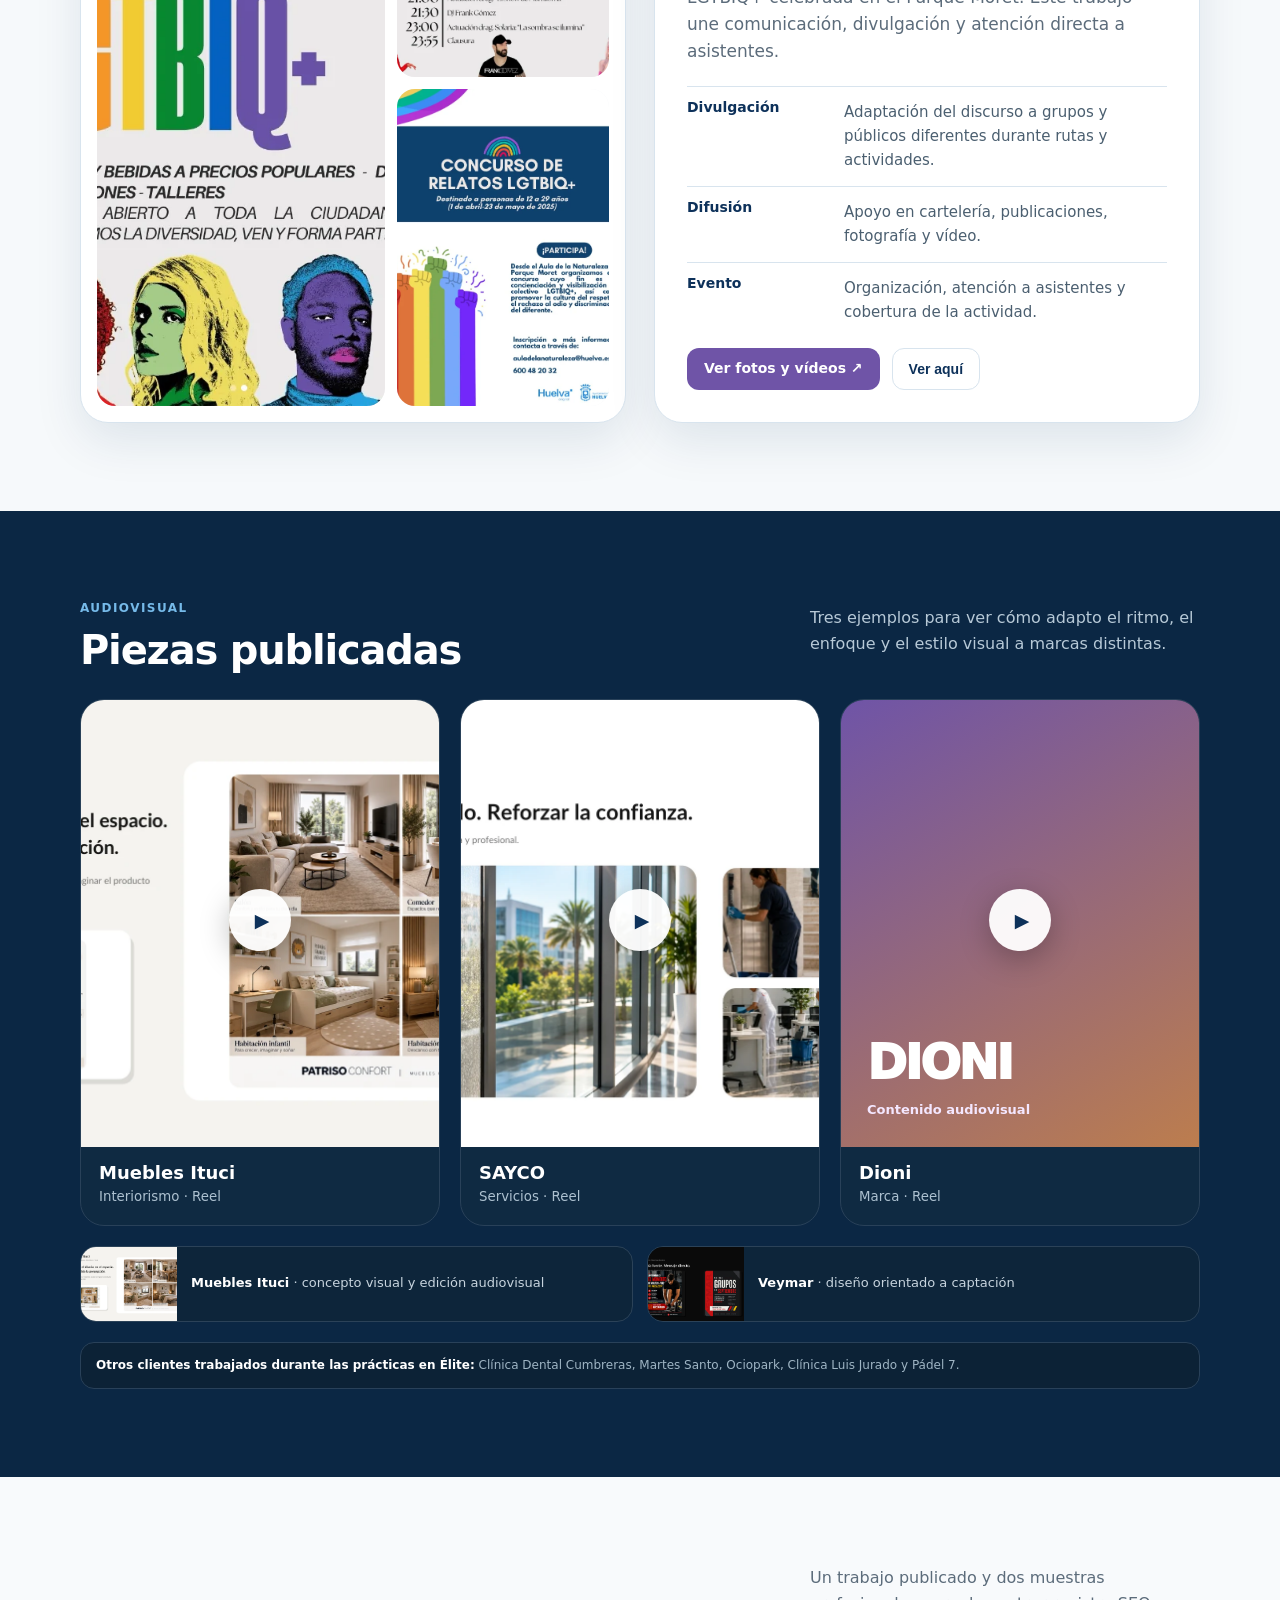
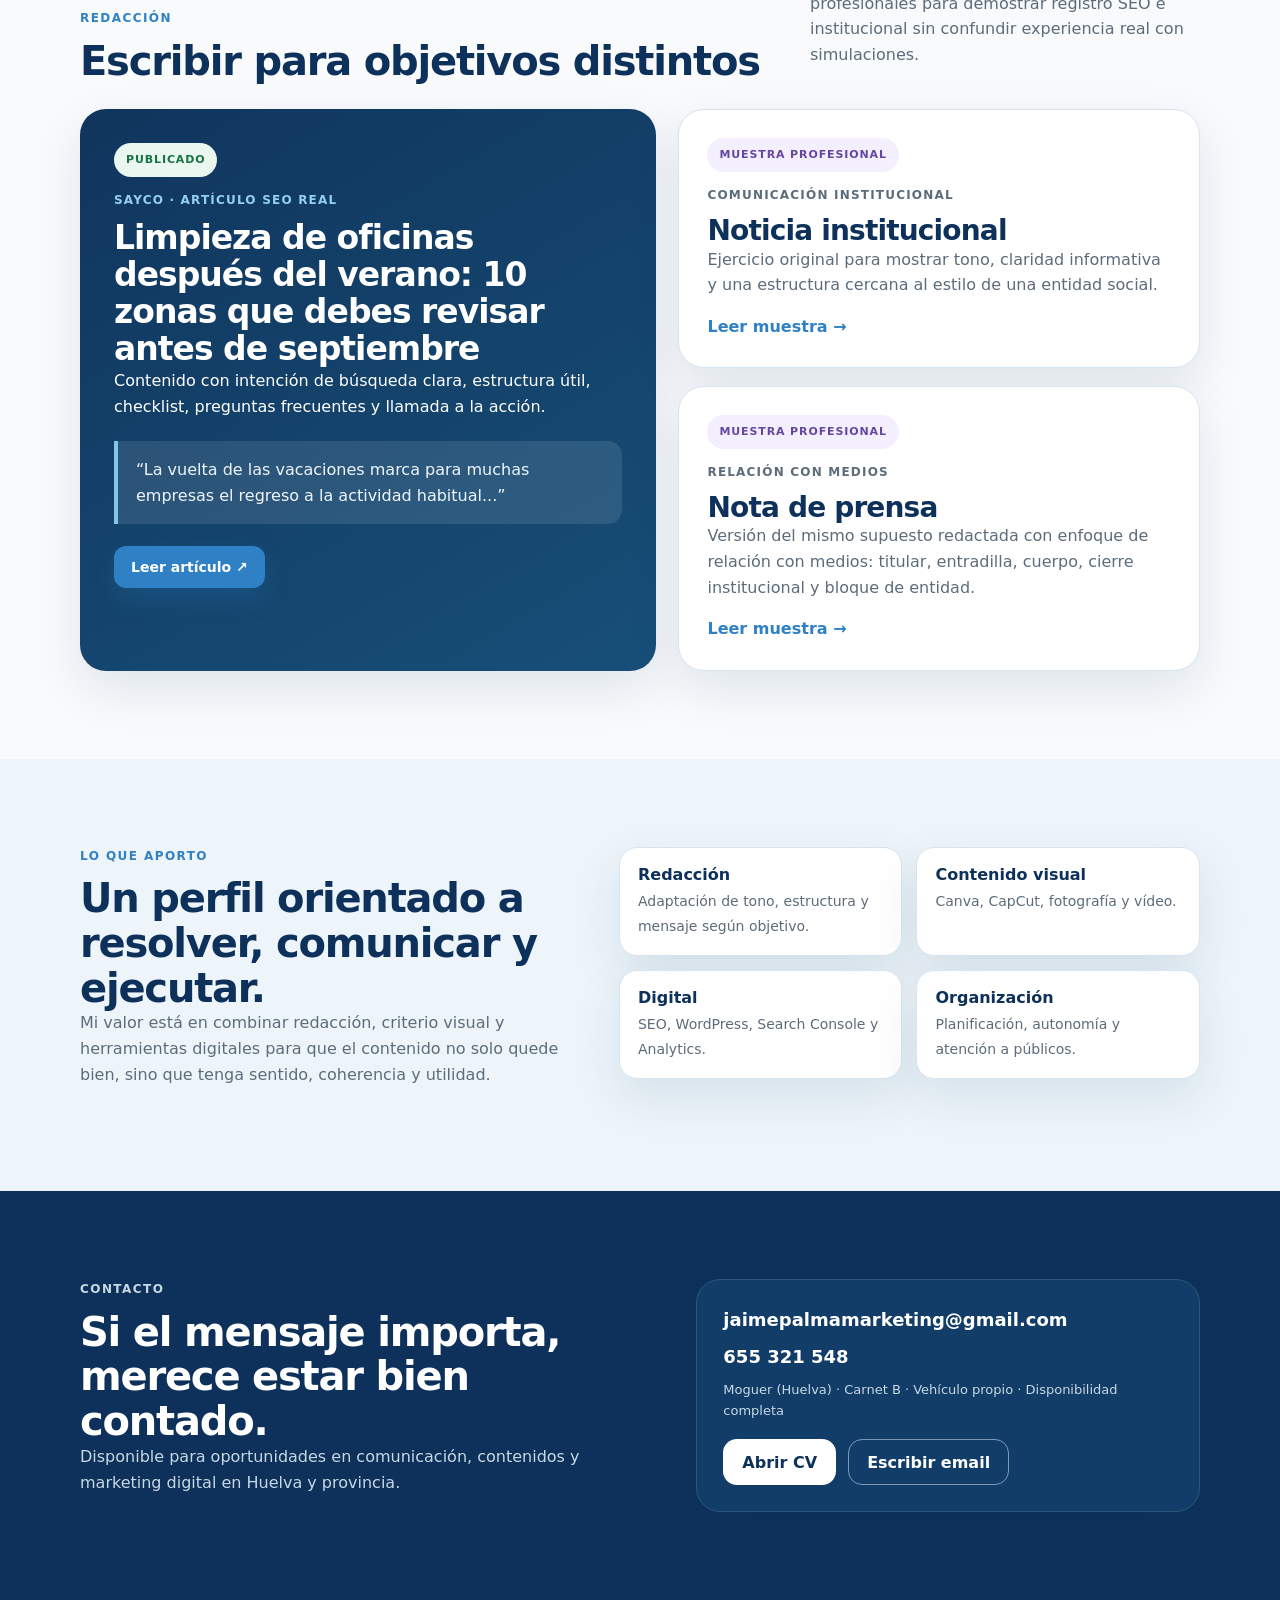
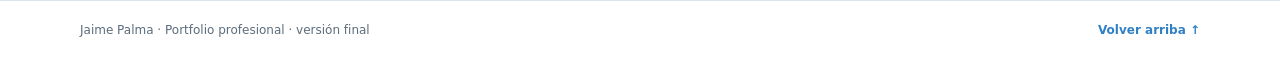
==== commit ac06a7f2: "Add files via upload" ====
--- a/index.html
+++ b/index.html
@@ -14,7 +14,7 @@
   <title>Jaime Palma · Portfolio</title>
   <link rel="icon" href="assets/favicon.svg" type="image/svg+xml">
   <link rel="manifest" href="site.webmanifest">
-  <link rel="stylesheet" href="styles.css">
+  <link rel="stylesheet" href="styles-20261025.css">
 </head>
 <body>
 <a class="skip-link" href="#contenido">Saltar al contenido</a>
@@ -35,9 +35,9 @@
   <section class="hero section-pad">
     <div class="container hero-grid">
       <div class="hero-copy">
-        <p class="eyebrow">Portfolio · Comunicación y Marketing Digital</p>
-        <h1>Contenido, criterio visual y ejecución para que <span>el mensaje se entienda y funcione.</span></h1>
-        <p class="hero-lead">Trabajo entre la idea, la redacción, la pieza visual y la publicación. Mi perfil combina social media, vídeo, SEO y comunicación institucional con una prioridad clara: adaptar bien el mensaje al público y al canal.</p>
+        <p class="eyebrow">Portfolio definitivo · Comunicación y Marketing Digital</p>
+        <h1>Comunicación, contenidos y ejecución digital para que <span>cada mensaje tenga intención, claridad y forma.</span></h1>
+        <p class="hero-lead">Trabajo entre la idea, la redacción, la pieza visual y la publicación. Mi perfil combina social media, vídeo, SEO y comunicación institucional con una prioridad clara: convertir la información en mensajes comprensibles, útiles y bien presentados.</p>
         <p class="hero-sub">Graduado en Marketing e Investigación de Mercados y Máster en Marketing Digital. Experiencia en creación de contenidos, proyectos web, organización y difusión de actividades, y comunicación dirigida a públicos diversos.</p>
         <div class="tag-row" aria-label="Áreas de especialización">
           <span>Redacción</span><span>Social media</span><span>SEO</span><span>Vídeo</span><span>Eventos</span><span>WordPress</span>
@@ -45,11 +45,11 @@
         <div class="button-row">
           <a class="btn btn-primary" href="#casos">Ver portfolio</a>
           <a class="btn btn-ghost" href="#contacto">Contactar</a>
-          <a class="text-link" href="assets/CV_Jaime_Palma.pdf" target="_blank" rel="noopener">CV en PDF ↗</a>
+          <a class="text-link" href="assets/CV_Jaime_Palma_Actualizado.pdf" target="_blank" rel="noopener">CV en PDF ↗</a>
         </div>
       </div>
       <figure class="portrait-card">
-        <div class="portrait-frame"><img src="assets/jaime.webp" alt="Retrato profesional de Jaime Palma"></div>
+        <div class="portrait-frame"><img src="assets/jaime-actual.webp" alt="Retrato profesional de Jaime Palma"></div>
         <figcaption>
           <strong>Jaime Palma</strong>
           <span>Comunicación · Marketing Digital</span>
@@ -73,7 +73,7 @@
       <header class="section-heading compact-heading">
         <div>
           <p class="eyebrow">Trabajo seleccionado</p>
-          <h2>Tres casos que resumen cómo trabajo</h2>
+          <h2>Tres casos que explican mejor mi forma de trabajar</h2>
         </div>
         <p>He priorizado pocos proyectos y mejor explicados: qué buscaba cada pieza, cuál fue mi aportación y qué demuestra profesionalmente.</p>
       </header>
@@ -204,7 +204,7 @@
             <span class="status-badge sample static-badge">Muestra profesional</span>
             <p class="case-kicker">Relación con medios</p>
             <h3>Nota de prensa</h3>
-            <p>Versión equivalente del mismo supuesto con titular, entradilla, cuerpo, cierre institucional y bloque de entidad.</p>
+            <p>Versión del mismo supuesto redactada con enfoque de relación con medios: titular, entradilla, cuerpo, cierre institucional y bloque de entidad.</p>
             <button class="text-button open-dialog" type="button" data-dialog="dialog-prensa">Leer muestra →</button>
           </article>
         </div>
@@ -216,7 +216,7 @@
     <div class="container fit-grid">
       <div>
         <p class="eyebrow">Lo que aporto</p>
-        <h2>Un perfil capaz de pasar de la idea a la ejecución.</h2>
+        <h2>Un perfil orientado a resolver, comunicar y ejecutar.</h2>
         <p>Mi valor está en combinar redacción, criterio visual y herramientas digitales para que el contenido no solo quede bien, sino que tenga sentido, coherencia y utilidad.</p>
       </div>
       <div class="fit-list">
@@ -239,13 +239,13 @@
         <a href="mailto:jaimepalmamarketing@gmail.com">jaimepalmamarketing@gmail.com</a>
         <a href="tel:+34655321548">655 321 548</a>
         <span>Moguer (Huelva) · Carnet B · Vehículo propio · Disponibilidad completa</span>
-        <div class="button-row"><a class="btn btn-light" href="assets/CV_Jaime_Palma.pdf" target="_blank" rel="noopener">Abrir CV</a><a class="btn btn-outline-light" href="mailto:jaimepalmamarketing@gmail.com">Escribir email</a></div>
+        <div class="button-row"><a class="btn btn-light" href="assets/CV_Jaime_Palma_Actualizado.pdf" target="_blank" rel="noopener">Abrir CV</a><a class="btn btn-outline-light" href="mailto:jaimepalmamarketing@gmail.com">Escribir email</a></div>
       </div>
     </div>
   </section>
 </main>
 
-<footer class="footer"><div class="container footer-row"><span>Jaime Palma · Portfolio profesional · 2026</span><a href="#inicio">Volver arriba ↑</a></div></footer>
+<footer class="footer"><div class="container footer-row"><span>Jaime Palma · Portfolio profesional · versión final</span><a href="#inicio">Volver arriba ↑</a></div></footer>
 
 <dialog id="dialog-noticia" class="writing-dialog">
   <div class="dialog-inner">
@@ -268,17 +268,17 @@
   <div class="dialog-inner">
     <button class="dialog-close" type="button" aria-label="Cerrar">×</button>
     <p class="sample-label">MUESTRA PROFESIONAL · NOTA DE PRENSA</p>
-    <h2>ALCER Giralda-Huelva acerca la prevención y el cuidado renal a la ciudadanía con una jornada informativa</h2>
-    <p class="dialog-lead">La entidad impulsa una actividad de sensibilización para informar sobre enfermedad renal crónica, prevención y recursos de apoyo para personas afectadas y sus familias.</p>
-    <p><strong>Huelva.</strong> ALCER Giralda-Huelva organiza una jornada de sensibilización sobre salud renal dirigida a la ciudadanía con el objetivo de promover la prevención, mejorar el conocimiento sobre la enfermedad renal crónica y acercar a la población los recursos de apoyo que ofrece la entidad.</p>
-    <p>Durante la actividad se ofrecerá información accesible sobre factores de riesgo, hábitos de cuidado, detección precoz y bienestar. Asimismo, se dará a conocer la labor de acompañamiento que desarrolla ALCER Giralda-Huelva con personas con enfermedad renal y sus familias, poniendo el foco en la atención integral y la mejora de la calidad de vida.</p>
-    <p>La jornada se plantea como un espacio cercano de información y participación en el que la ciudadanía podrá resolver dudas, recibir recomendaciones prácticas y conocer mejor la realidad de quienes conviven con enfermedad renal crónica.</p>
+    <h2>ALCER Giralda-Huelva impulsa una jornada informativa para acercar la prevención renal a la ciudadanía</h2>
+    <p class="dialog-lead">La actividad pretende fomentar la prevención, mejorar el conocimiento sobre la enfermedad renal crónica y dar a conocer los recursos de apoyo que la entidad ofrece a pacientes y familias.</p>
+    <p><strong>Huelva, [fecha].</strong> ALCER Giralda-Huelva celebrará una jornada de sensibilización sobre salud renal dirigida a la ciudadanía con el objetivo de promover hábitos de prevención, favorecer la detección precoz y acercar información útil sobre la enfermedad renal crónica.</p>
+    <p>La iniciativa incluirá contenidos divulgativos sobre factores de riesgo, pautas de cuidado y recomendaciones prácticas para proteger la salud renal. Además, permitirá visibilizar el acompañamiento que la entidad presta a personas con enfermedad renal y a sus familias, desde una perspectiva de atención integral, apoyo social y mejora de la calidad de vida.</p>
+    <p>La jornada se concibe como un espacio accesible y cercano de información y participación, en el que las personas asistentes podrán resolver dudas, recibir orientación básica y conocer mejor la realidad de quienes conviven con enfermedad renal crónica.</p>
     <h3>Sobre ALCER Giralda-Huelva</h3>
-    <p>ALCER Giralda-Huelva es una entidad sin ánimo de lucro que trabaja por la mejora de la calidad de vida de las personas con enfermedad renal y sus familias mediante atención, sensibilización, promoción de la salud y apoyo social.</p>
+    <p>ALCER Giralda-Huelva es una entidad sin ánimo de lucro comprometida con la mejora de la calidad de vida de las personas con enfermedad renal y sus familias. Su labor abarca acciones de atención, sensibilización, promoción de la salud, acompañamiento y apoyo social.</p>
     <p class="dialog-note">Pieza ficticia creada para portfolio. No corresponde a una actividad real de ALCER Giralda-Huelva.</p>
   </div>
 </dialog>
 
-<script src="script.js"></script>
+<script src="script-20261025.js"></script>
 </body>
 </html>
--- a/styles-20261025.css
+++ b/styles-20261025.css
@@ -0,0 +1,219 @@
+
+:root{
+  --bg:#f6f9fb;
+  --surface:#ffffff;
+  --navy:#0d315a;
+  --navy2:#0b2744;
+  --blue:#2f80c5;
+  --sky:#76bae9;
+  --purple:#6f54a7;
+  --text:#132636;
+  --muted:#5c6c7b;
+  --line:#d8e4ee;
+  --soft:#eef5fa;
+  --shadow:0 18px 48px rgba(13,49,90,.10);
+}
+*{box-sizing:border-box}
+html{scroll-behavior:smooth}
+body{margin:0;font:16px/1.6 system-ui,-apple-system,Segoe UI,Roboto,Arial,sans-serif;color:var(--text);background:var(--bg)}
+a{color:inherit}
+img{display:block;max-width:100%}
+.container{width:min(1120px,calc(100% - 48px));margin:0 auto}
+.section-pad{padding:88px 0}
+.skip-link{position:absolute;left:-9999px;top:auto}
+.skip-link:focus{left:14px;top:14px;background:#fff;border:2px solid var(--blue);padding:8px 12px;border-radius:8px;z-index:1000}
+.site-header{position:sticky;top:0;z-index:40;background:rgba(255,255,255,.86);backdrop-filter:blur(10px);border-bottom:1px solid rgba(216,228,238,.8)}
+.nav-wrap{display:flex;align-items:center;justify-content:space-between;gap:20px;min-height:74px}
+.brand{text-decoration:none;font-weight:900;letter-spacing:.03em;font-size:20px;color:var(--navy)}
+.brand span{color:var(--blue)}
+.main-nav{display:flex;gap:26px;align-items:center}
+.main-nav a{text-decoration:none;font-weight:700;color:var(--muted)}
+.main-nav a:hover{color:var(--navy)}
+.nav-cta{padding:10px 14px;border:1px solid var(--line);border-radius:999px;background:#fff;color:var(--navy)!important}
+.menu-btn{display:none;border:1px solid var(--line);background:#fff;border-radius:12px;padding:10px 12px;font-weight:800;color:var(--navy)}
+.eyebrow{margin:0 0 10px;font-size:12px;font-weight:900;letter-spacing:.12em;text-transform:uppercase;color:var(--blue)}
+h1,h2,h3,h4,strong{line-height:1.12}
+h1{margin:0;font-size:58px;letter-spacing:-.04em;color:var(--navy)}
+h1 span{color:var(--blue)}
+h2{margin:0;font-size:40px;letter-spacing:-.03em;color:var(--navy)}
+h3{margin:0;font-size:33px;letter-spacing:-.03em;color:var(--navy)}
+h4{margin:0 0 10px;font-size:22px;color:var(--navy)}
+p{margin:0 0 1rem}
+.hero{background:linear-gradient(180deg,#f8fbfd 0,#f2f7fb 100%)}
+.hero-grid{display:grid;grid-template-columns:1.15fr .85fr;align-items:center;gap:56px}
+.hero-lead{font-size:20px;color:#264155;max-width:66ch}
+.hero-sub{color:var(--muted);max-width:68ch}
+.tag-row{display:flex;flex-wrap:wrap;gap:10px;margin:24px 0 28px}
+.tag-row span{padding:9px 14px;border-radius:999px;background:#fff;border:1px solid var(--line);font-size:13px;font-weight:800;color:var(--navy)}
+.button-row{display:flex;flex-wrap:wrap;gap:12px;align-items:center}
+.btn{display:inline-flex;align-items:center;justify-content:center;text-decoration:none;min-height:46px;padding:0 18px;border-radius:14px;font-weight:850;border:1px solid transparent;cursor:pointer;transition:transform .18s ease,box-shadow .18s ease,background .18s ease}
+.btn:hover{transform:translateY(-1px)}
+.btn-primary{background:var(--blue);color:#fff;box-shadow:0 10px 24px rgba(47,128,197,.22)}
+.btn-ghost{background:#fff;border-color:var(--line);color:var(--navy)}
+.btn-purple{background:var(--purple);color:#fff}
+.btn-light{background:#fff;color:var(--navy)}
+.btn-outline-light{border-color:#7d9ab5;color:#fff;background:transparent}
+.btn-small{min-height:42px;padding:0 16px;border-radius:12px;font-size:14px}
+.text-link{font-weight:900;color:var(--navy);text-decoration:none}
+.portrait-card{background:#fff;border:1px solid var(--line);border-radius:28px;overflow:hidden;box-shadow:var(--shadow)}
+.portrait-frame{background:linear-gradient(180deg,#eef4f8 0,#f7fafd 100%);padding:18px}
+.portrait-frame img{width:100%;height:auto;border-radius:20px;object-fit:cover}
+.portrait-card figcaption{display:grid;gap:4px;padding:18px 22px 22px}
+.portrait-card strong{font-size:22px;color:var(--navy)}
+.portrait-card span{font-weight:700;color:var(--muted)}
+.portrait-card small{color:var(--muted)}
+.signal-strip{background:#fff;border-top:1px solid var(--line);border-bottom:1px solid var(--line)}
+.signal-grid{display:grid;grid-template-columns:repeat(4,1fr)}
+.signal-grid>div{padding:22px 18px 20px;border-right:1px solid var(--line);display:grid;gap:6px}
+.signal-grid>div:last-child{border-right:0}
+.signal-grid span{font-weight:900;color:var(--blue);font-size:12px;letter-spacing:.08em}
+.signal-grid strong{font-size:18px;color:var(--navy)}
+.signal-grid small{font-size:13px;color:var(--muted)}
+.section-heading{display:grid;grid-template-columns:1fr minmax(260px,390px);gap:30px;align-items:end;margin-bottom:30px}
+.compact-heading{margin-bottom:26px}
+.section-heading>p{color:var(--muted);max-width:40ch}
+.cases-section{background:var(--bg)}
+.case-study{display:grid;grid-template-columns:1fr 1fr;gap:28px;align-items:stretch;margin-top:30px}
+.case-visual,.case-copy{background:#fff;border:1px solid var(--line);border-radius:28px;position:relative;box-shadow:var(--shadow)}
+.case-copy{padding:32px}
+.case-kicker{margin:0 0 10px;font-size:12px;font-weight:900;letter-spacing:.1em;text-transform:uppercase;color:var(--blue)}
+.case-kicker.purple{color:var(--purple)}
+.case-intro{margin:14px 0 0;color:var(--muted);font-size:17px}
+.case-points{display:grid;gap:14px;margin:20px 0 24px}
+.case-points>div{display:grid;grid-template-columns:145px 1fr;gap:12px;padding-top:13px;border-top:1px solid var(--line)}
+.case-points strong{font-size:14px;color:var(--navy)}
+.case-points span{font-size:15px;color:#4b5f70}
+.two-col-points{grid-template-columns:1fr 1fr;gap:18px}
+.two-col-points>div{grid-template-columns:1fr;gap:8px;border:1px solid var(--line);border-radius:16px;padding:16px;background:#fbfdff}
+.case-visual-image{overflow:hidden;min-height:420px}
+.case-visual-image img{width:100%;height:100%;object-fit:cover}
+.status-badge{position:absolute;top:16px;left:16px;padding:8px 12px;border-radius:999px;font-size:11px;font-weight:900;letter-spacing:.08em;text-transform:uppercase}
+.status-badge.real{background:#eaf7f0;color:#177245}
+.status-badge.sample{background:#f4efff;color:#6546a0}
+.static-badge{position:static;display:inline-flex;margin-bottom:14px}
+.web-flow{display:flex;flex-wrap:wrap;gap:9px;align-items:center;margin:16px 0 20px;padding:13px 15px;border-radius:16px;background:var(--soft);font-size:14px;font-weight:800;color:var(--navy)}
+.web-flow i{font-style:normal;color:#7f91a2}
+.browser-mockup{padding:18px;background:#eaf2f8;min-height:420px}
+.browser-bar{display:flex;align-items:center;gap:8px;background:#d7e4ef;border-radius:14px;padding:10px 12px}
+.browser-bar span{width:10px;height:10px;border-radius:50%;background:#97acc0}
+.browser-bar em{margin-left:auto;font-style:normal;font-size:13px;font-weight:800;color:var(--navy)}
+.browser-body{padding:28px 26px;background:#fff;border-radius:22px;margin-top:16px;border:1px solid #dce6ef;height:calc(100% - 60px)}
+.browser-chip{display:inline-flex;padding:8px 12px;border-radius:999px;background:#eef5fa;font-size:12px;font-weight:900;color:var(--blue);margin-bottom:16px}
+.location-cloud{display:flex;flex-wrap:wrap;gap:10px;margin:18px 0}
+.location-cloud span{padding:8px 11px;border-radius:999px;background:#f4f8fb;border:1px solid var(--line);font-size:12px;font-weight:800;color:var(--navy)}
+.browser-cta{margin-top:18px;padding:14px 16px;border-radius:16px;background:var(--navy);color:#fff;font-weight:800}
+.event-visual-grid{position:relative;display:grid;grid-template-columns:1.15fr .85fr;grid-template-rows:1fr 1fr;gap:12px;background:#fff;border-radius:28px;padding:16px;min-height:520px;box-shadow:var(--shadow);border:1px solid var(--line)}
+.event-visual-grid figure{margin:0;border-radius:18px;overflow:hidden;background:#f7f9fb}
+.event-visual-grid figure img{width:100%;height:100%;object-fit:cover;object-position:top}
+.event-main{grid-row:1/3}
+.instagram-slot{margin-top:16px;padding-top:16px;border-top:1px solid var(--line)}
+.instagram-slot iframe{width:100%;height:640px;border:0;border-radius:18px;background:#fff}
+.dark-section{background:var(--navy2);color:#fff}
+.dark-section .eyebrow{color:var(--sky)}
+.section-heading.light h2{color:#fff}
+.section-heading.light>p{color:#b7c9d7}
+.reel-grid{display:grid;grid-template-columns:repeat(3,1fr);gap:20px}
+.reel-card{display:block;position:relative;border:1px solid #294159;background:#0f2a42;border-radius:24px;overflow:hidden;text-decoration:none;transition:transform .18s ease,border-color .18s ease}
+.reel-card:hover{transform:translateY(-2px);border-color:#5d9ccd}
+.reel-card img,.reel-placeholder{width:100%;aspect-ratio:4/5;object-fit:cover}
+.reel-card>div:last-child{padding:16px 18px}
+.reel-card strong{display:block;font-size:18px;color:#fff}
+.reel-card small{color:#adc1d0}
+.play{position:absolute;left:50%;top:42%;transform:translate(-50%,-50%);width:62px;height:62px;border-radius:50%;display:grid;place-items:center;background:rgba(255,255,255,.95);color:var(--navy);box-shadow:0 8px 30px rgba(0,0,0,.26);font-size:19px;padding-left:4px}
+.reel-placeholder{background:linear-gradient(150deg,#6f54a7,#bc7d4e);display:flex;flex-direction:column;justify-content:flex-end;padding:26px}
+.reel-placeholder span{font-size:48px;font-weight:950;letter-spacing:-.05em;color:#fff}
+.reel-placeholder b{font-size:13px;color:#f4e7ff}
+.mini-projects{display:grid;grid-template-columns:1fr 1fr;gap:14px;margin-top:20px}
+.mini-projects>div{display:grid;grid-template-columns:96px 1fr;gap:14px;align-items:center;background:#0d253a;border:1px solid #2b4258;border-radius:16px;overflow:hidden}
+.mini-projects img{width:96px;height:74px;object-fit:cover}
+.mini-projects span{padding-right:14px;font-size:13px;color:#c7d4de}
+.mini-projects b{color:#fff}
+.client-note{margin:20px 0 0;padding:13px 15px;border-radius:14px;font-size:12px}
+.dark-note{background:#0c2236;color:#9fb5c4;border:1px solid #294159}
+.dark-note strong{color:#fff}
+.writing-section{background:#f8fafc}
+.writing-showcase{display:grid;grid-template-columns:1.05fr .95fr;gap:22px}
+.writing-feature,.sample-card{border-radius:26px;background:#fff}
+.writing-feature{position:relative;padding:34px;background:linear-gradient(150deg,#10355d,#174f78);color:#fff;box-shadow:var(--shadow)}
+.writing-feature .case-kicker,.writing-feature h3,.writing-feature p{color:#fff}
+.writing-feature .case-kicker{color:#93cff2}
+.writing-feature blockquote{margin:22px 0;padding:16px 18px;border-left:4px solid #82c6ee;background:rgba(255,255,255,.10);border-radius:0 14px 14px 0;color:#eff6fb}
+.sample-stack{display:grid;gap:18px}
+.sample-card{position:relative;padding:28px;border:1px solid var(--line);box-shadow:var(--shadow)}
+.sample-card h3{font-size:28px}
+.sample-card p{color:var(--muted)}
+.text-button{border:0;background:transparent;padding:0;color:var(--blue);font:inherit;font-weight:900;cursor:pointer}
+.fit-section{background:#edf5fa}
+.fit-grid{display:grid;grid-template-columns:.92fr 1.08fr;gap:44px;align-items:start}
+.fit-grid>div:first-child>p:last-child{color:var(--muted);max-width:56ch}
+.fit-list{display:grid;grid-template-columns:1fr 1fr;gap:14px}
+.fit-list div{background:#fff;border:1px solid var(--line);border-radius:18px;padding:18px 18px 16px;box-shadow:var(--shadow)}
+.fit-list strong{display:block;color:var(--navy);margin-bottom:4px}
+.fit-list span{font-size:14px;color:var(--muted)}
+.contact-section{background:var(--navy);color:#fff}
+.contact-section h2{color:#fff}
+.contact-section p{color:#c7d8e5;max-width:58ch}
+.light-blue{color:#8ac9f1}
+.contact-grid{display:grid;grid-template-columns:1fr .88fr;gap:44px;align-items:center}
+.contact-card{display:grid;gap:8px;background:#123d68;border:1px solid #2d577a;border-radius:24px;padding:26px;box-shadow:var(--shadow)}
+.contact-card>a{font-size:18px;font-weight:900;text-decoration:none;color:#fff}
+.contact-card>span{font-size:13px;color:#c8d8e4;margin-bottom:10px}
+.footer{border-top:1px solid var(--line);padding:20px 0;color:var(--muted);font-size:12px;background:#fff}
+.footer-row{display:flex;justify-content:space-between;gap:18px}
+.footer a{text-decoration:none;color:var(--blue);font-weight:900}
+.writing-dialog{width:min(760px,calc(100% - 28px));max-height:88vh;border:0;border-radius:26px;padding:0;box-shadow:0 28px 90px rgba(5,25,43,.28)}
+.writing-dialog::backdrop{background:rgba(7,26,44,.7);backdrop-filter:blur(4px)}
+.dialog-inner{position:relative;padding:34px 34px 30px;overflow:auto;max-height:88vh}
+.dialog-close{position:absolute;right:16px;top:14px;width:38px;height:38px;border-radius:50%;border:0;background:#eef4f7;color:var(--navy);font-size:24px;cursor:pointer}
+.dialog-inner h2{margin:8px 44px 14px 0;font-size:30px;letter-spacing:-.03em;color:var(--navy)}
+.dialog-inner h3{margin-top:24px;font-size:20px;color:var(--navy)}
+.dialog-inner p{color:#40566a}
+.dialog-lead{font-size:16px;font-weight:750;color:#264155!important}
+.sample-label{margin:0;font-size:10px;font-weight:900;letter-spacing:.1em;color:var(--purple)!important}
+.dialog-note{margin-top:24px;padding:12px 14px;background:#f6f2fa;border-radius:12px;font-size:12px!important;color:#755997!important}
+
+@media (max-width:1080px){
+  .hero-grid,.case-study,.case-study:nth-of-type(even),.writing-showcase,.fit-grid,.contact-grid{grid-template-columns:1fr}
+  .signal-grid{grid-template-columns:1fr 1fr}
+  .signal-grid>div:nth-child(2){border-right:0}
+  .signal-grid>div:nth-child(-n+2){border-bottom:1px solid var(--line)}
+  .reel-grid{grid-template-columns:repeat(2,1fr)}
+  .case-copy,.case-visual,.event-visual-grid{min-height:auto}
+  .section-heading{grid-template-columns:1fr}
+}
+@media (max-width:760px){
+  .container{width:min(100% - 32px,1120px)}
+  .section-pad{padding:68px 0}
+  .menu-btn{display:block}
+  .main-nav{display:none;position:absolute;top:74px;left:0;right:0;background:#fff;border-bottom:1px solid var(--line);padding:16px 24px 22px;flex-direction:column;align-items:flex-start;gap:14px}
+  .main-nav.open{display:flex}
+  h1{font-size:42px}
+  h2{font-size:34px}
+  h3{font-size:27px}
+  .hero-grid{gap:34px}
+  .signal-grid{grid-template-columns:1fr}
+  .signal-grid>div{border-right:0;border-bottom:1px solid var(--line)}
+  .signal-grid>div:last-child{border-bottom:0}
+  .case-copy{padding:24px}
+  .case-points>div{grid-template-columns:1fr;gap:6px}
+  .two-col-points{grid-template-columns:1fr}
+  .event-visual-grid{grid-template-columns:1fr 1fr;grid-template-rows:auto;min-height:0}
+  .event-main{grid-column:1/-1;grid-row:auto}
+  .event-visual-grid figure{aspect-ratio:4/5}
+  .event-main{aspect-ratio:16/10}
+  .reel-grid,.fit-list{grid-template-columns:1fr}
+  .mini-projects{grid-template-columns:1fr}
+  .footer-row{display:grid}
+  .instagram-slot iframe{height:560px}
+}
+@media (max-width:460px){
+  h1{font-size:36px}
+  .button-row{align-items:stretch}
+  .btn,.text-link{width:100%;justify-content:center}
+  .portrait-frame{padding:14px}
+  .event-visual-grid{grid-template-columns:1fr}
+  .event-main{grid-column:auto;aspect-ratio:4/5}
+  .reel-card img,.reel-placeholder{aspect-ratio:16/11}
+  .instagram-slot iframe{height:520px}
+}
+@media (prefers-reduced-motion:reduce){html{scroll-behavior:auto}.btn,.reel-card{transition:none}}
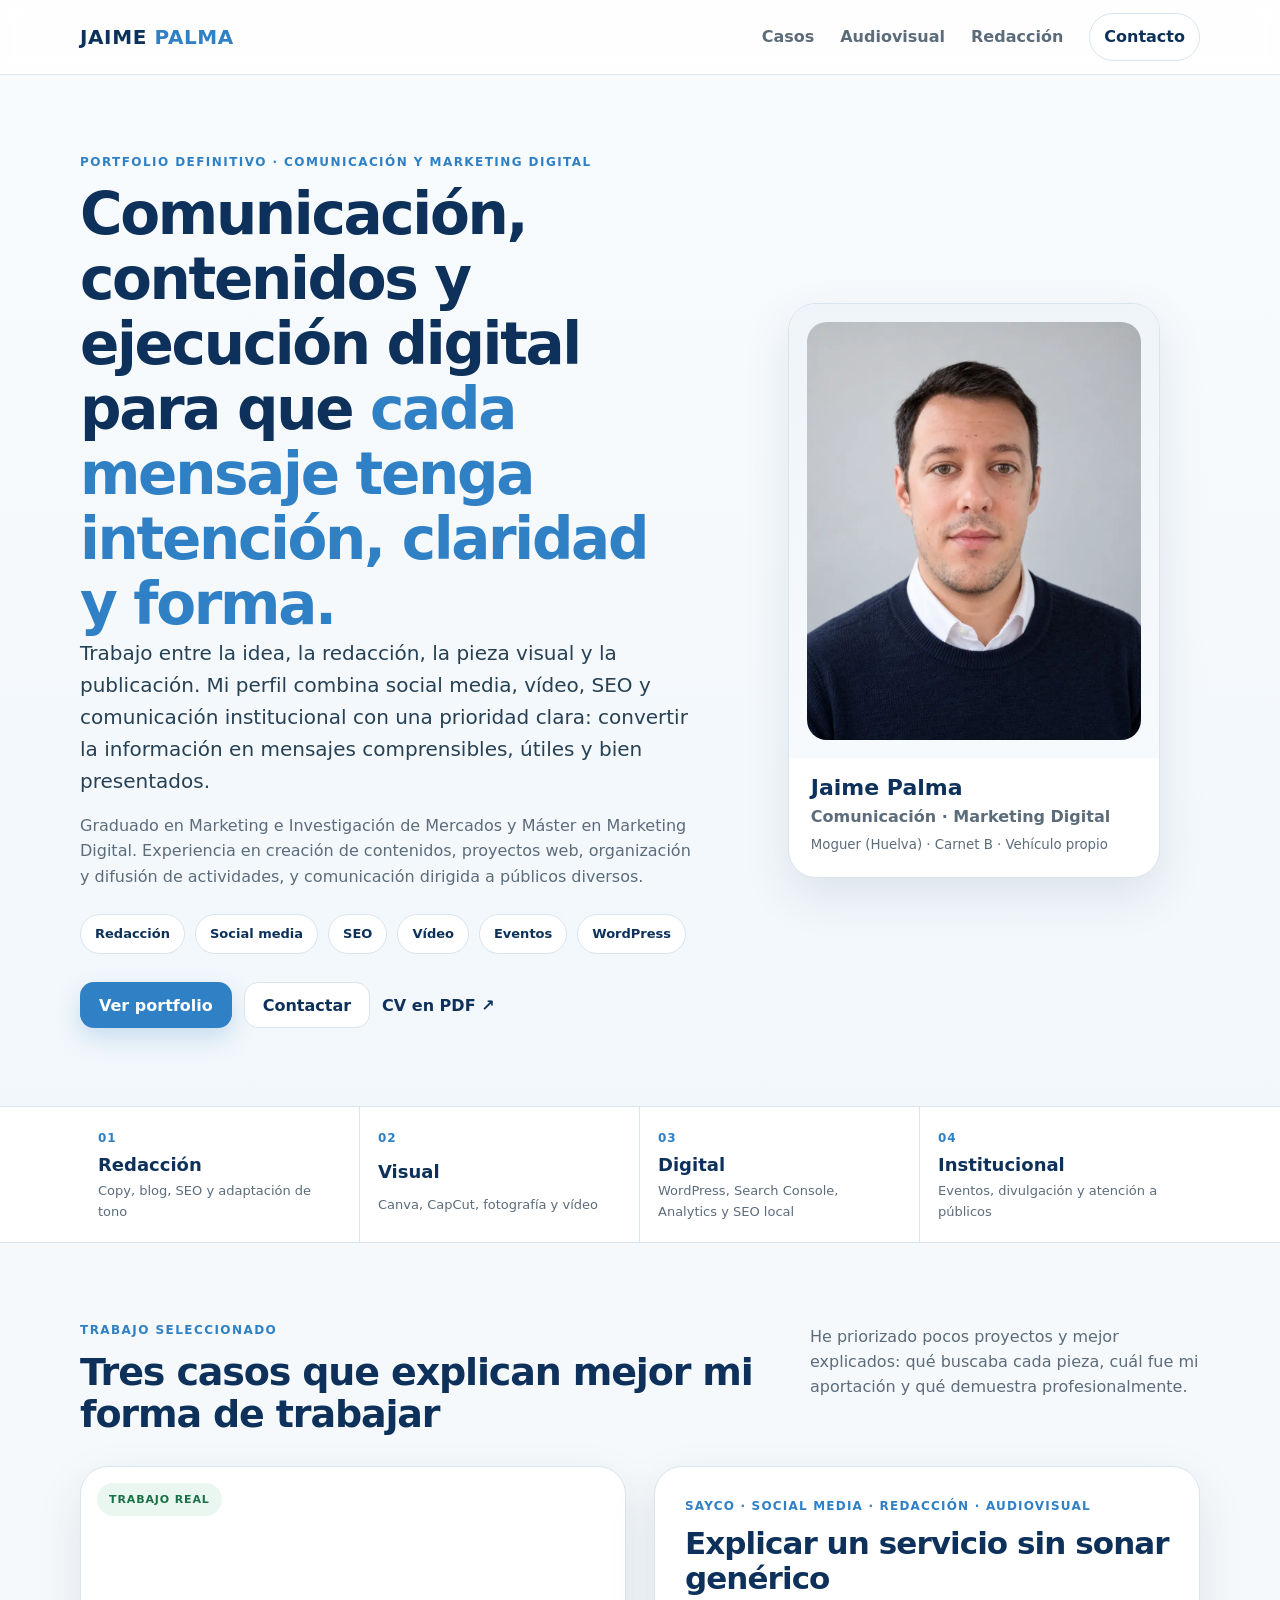
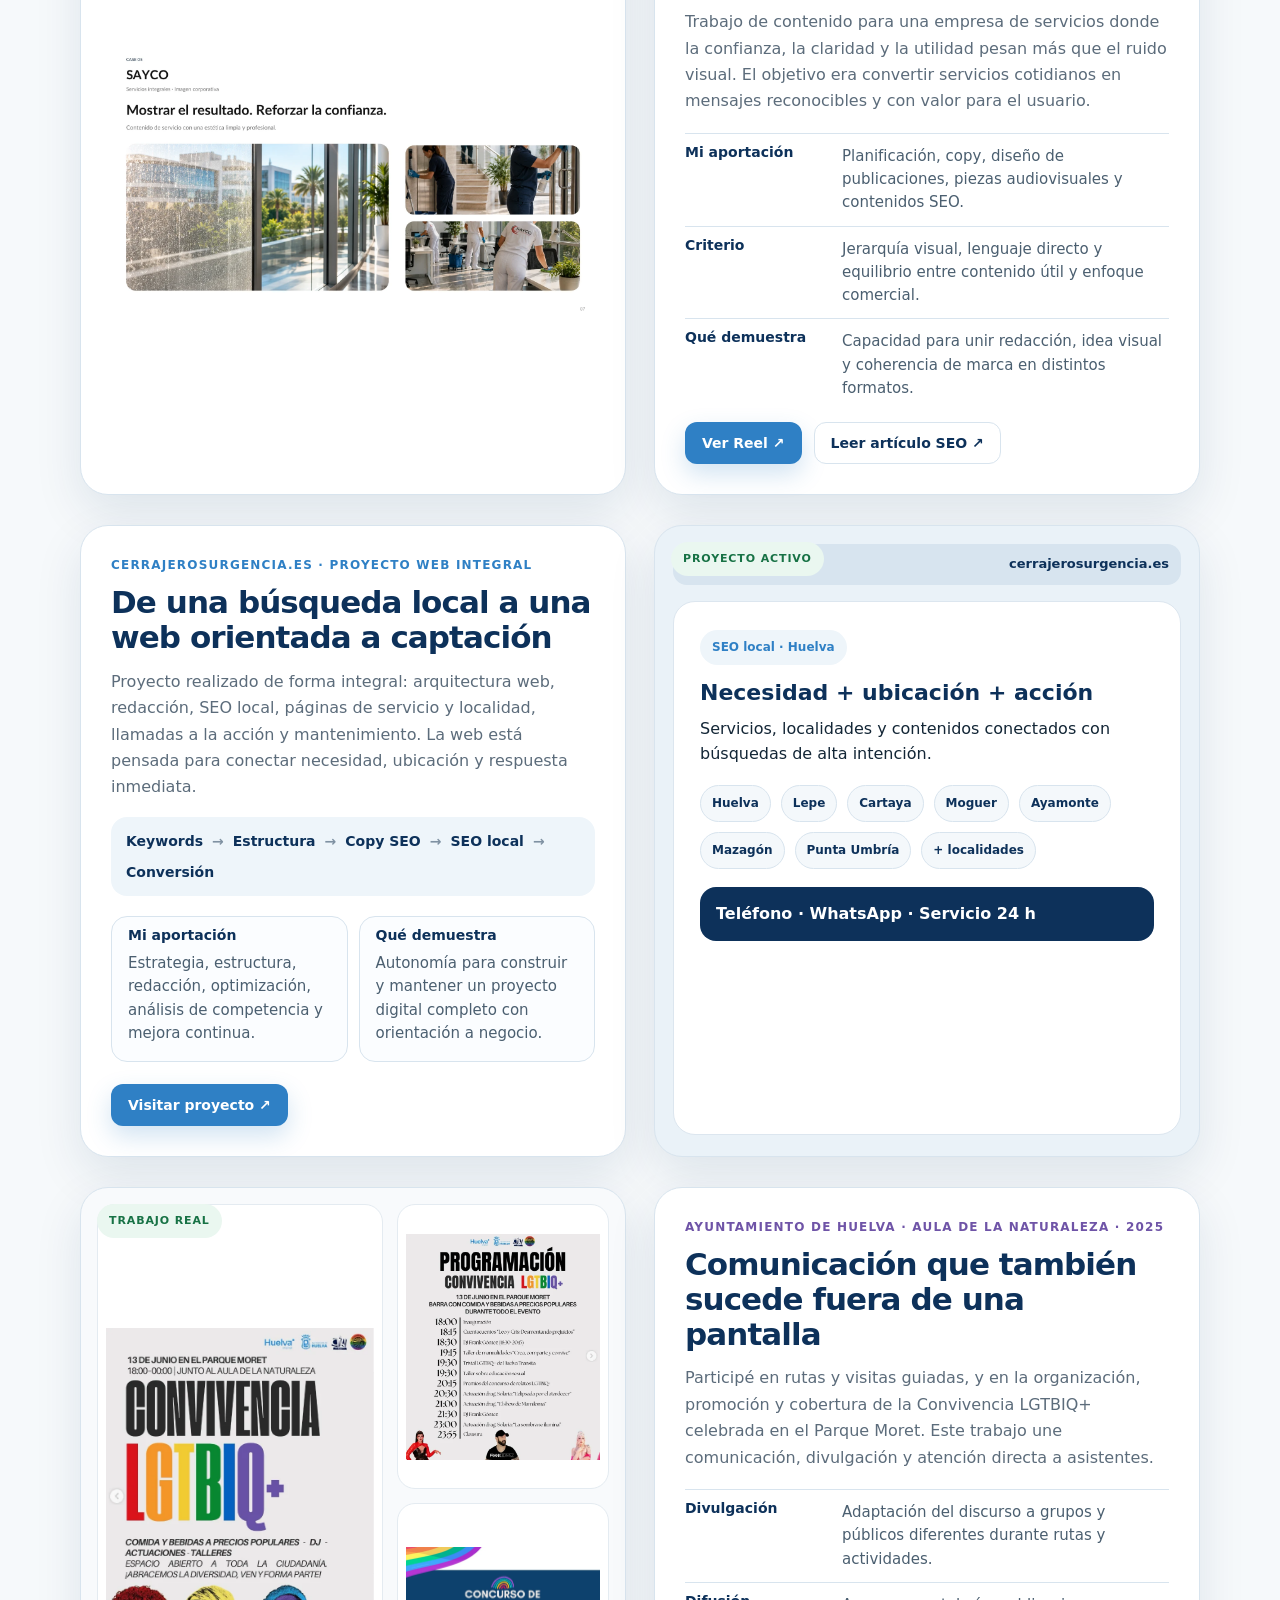
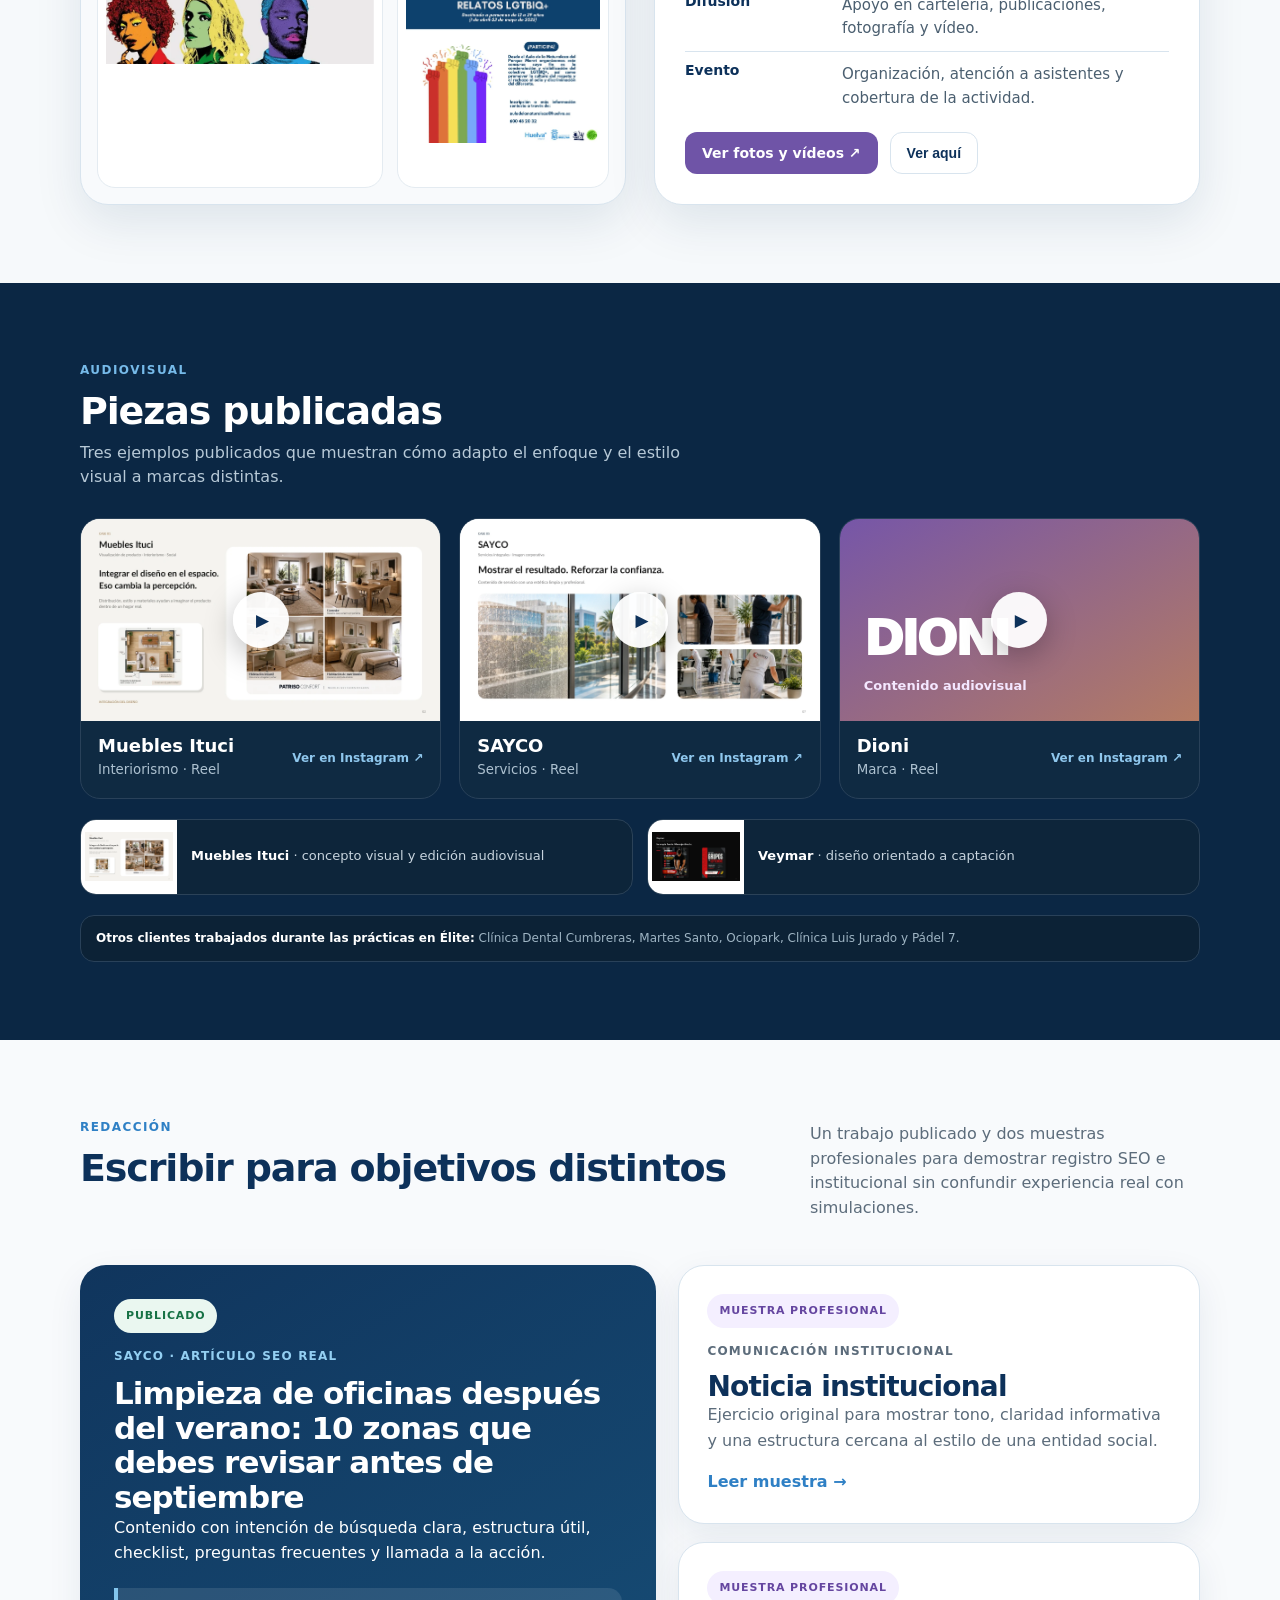
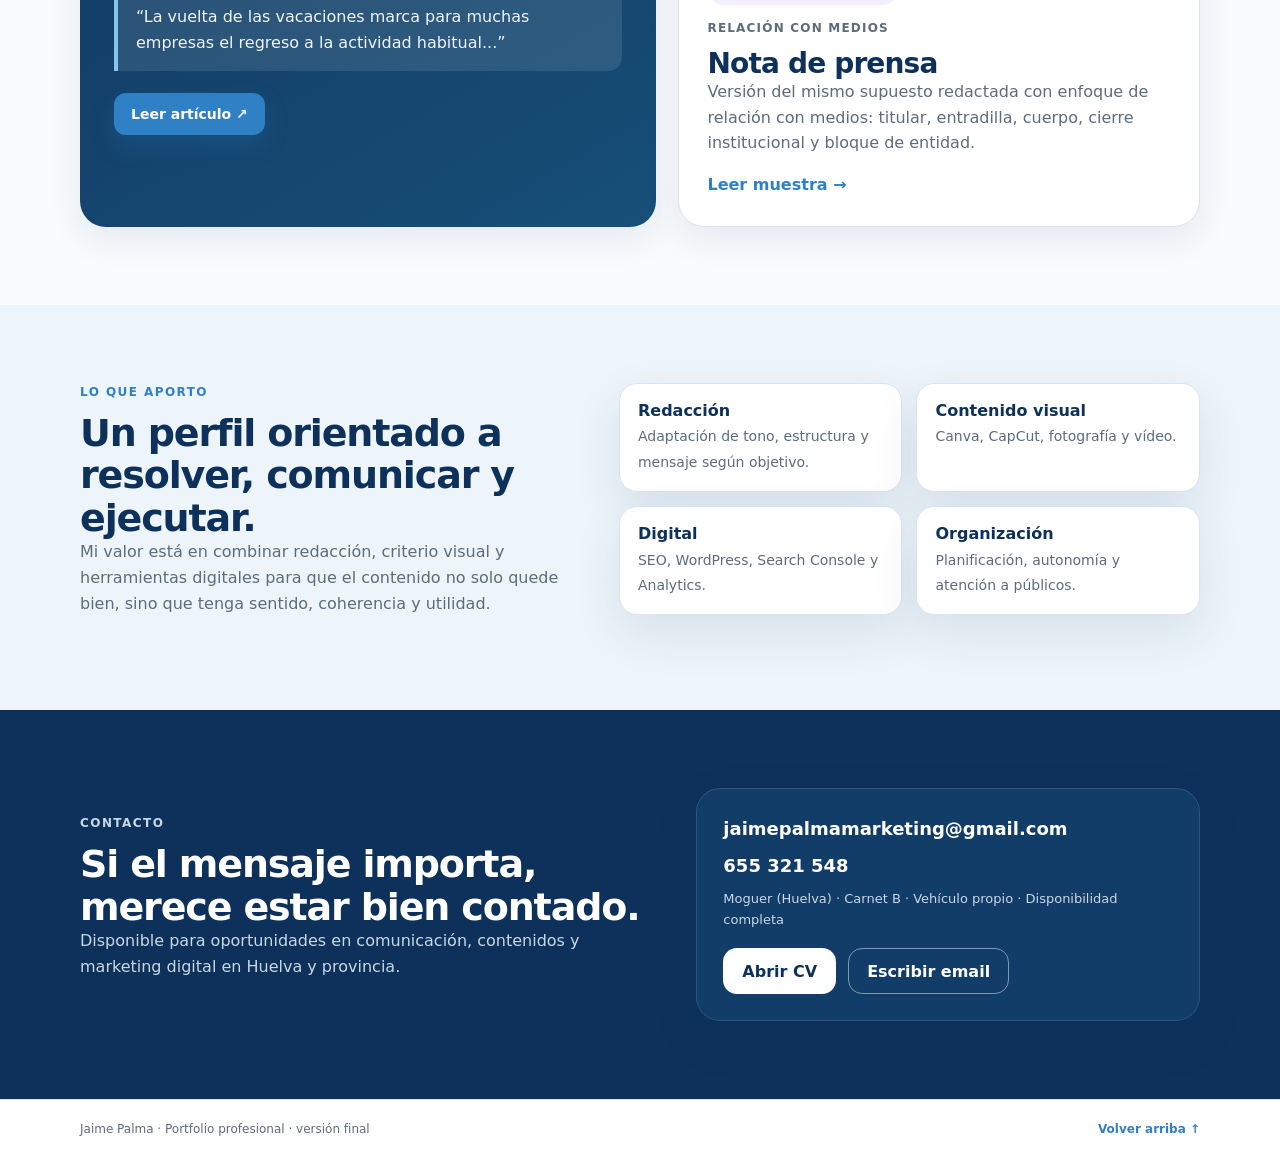
==== commit 57eefe96: "Add files via upload" ====
--- a/index.html
+++ b/index.html
@@ -14,7 +14,7 @@
   <title>Jaime Palma · Portfolio</title>
   <link rel="icon" href="assets/favicon.svg" type="image/svg+xml">
   <link rel="manifest" href="site.webmanifest">
-  <link rel="stylesheet" href="styles-20261025.css">
+  <link rel="stylesheet" href="styles-final-20261025.css">
 </head>
 <body>
 <a class="skip-link" href="#contenido">Saltar al contenido</a>
@@ -45,11 +45,11 @@
         <div class="button-row">
           <a class="btn btn-primary" href="#casos">Ver portfolio</a>
           <a class="btn btn-ghost" href="#contacto">Contactar</a>
-          <a class="text-link" href="assets/CV_Jaime_Palma_Actualizado.pdf" target="_blank" rel="noopener">CV en PDF ↗</a>
+          <a class="text-link" href="assets/CV_Jaime_Palma_Comunicacion.pdf" target="_blank" rel="noopener">CV en PDF ↗</a>
         </div>
       </div>
       <figure class="portrait-card">
-        <div class="portrait-frame"><img src="assets/jaime-actual.webp" alt="Retrato profesional de Jaime Palma"></div>
+        <div class="portrait-frame"><img src="assets/jaime-profesional.webp" alt="Retrato profesional de Jaime Palma"></div>
         <figcaption>
           <strong>Jaime Palma</strong>
           <span>Comunicación · Marketing Digital</span>
@@ -156,17 +156,20 @@
     <div class="container">
       <header class="section-heading light compact-heading">
         <div><p class="eyebrow">Audiovisual</p><h2>Piezas publicadas</h2></div>
-        <p>Tres ejemplos para ver cómo adapto el ritmo, el enfoque y el estilo visual a marcas distintas.</p>
+        <p>Tres ejemplos publicados que muestran cómo adapto el enfoque y el estilo visual a marcas distintas.</p>
       </header>
       <div class="reel-grid">
         <a class="reel-card" href="https://www.instagram.com/reel/DbdUsAVjF2s/" target="_blank" rel="noopener">
-          <img src="assets/ituci.webp" alt="Reel de Muebles Ituci" loading="lazy"><span class="play" aria-hidden="true">▶</span><div><strong>Muebles Ituci</strong><small>Interiorismo · Reel</small></div>
+          <div class="reel-media"><img src="assets/ituci.webp" alt="Reel de Muebles Ituci" loading="lazy"><span class="play" aria-hidden="true">▶</span></div>
+          <div class="reel-meta"><strong>Muebles Ituci</strong><small>Interiorismo · Reel</small><em>Ver en Instagram ↗</em></div>
         </a>
         <a class="reel-card" href="https://www.instagram.com/reel/Dak_t1fIA38/" target="_blank" rel="noopener">
-          <img src="assets/sayco.webp" alt="Reel de SAYCO" loading="lazy"><span class="play" aria-hidden="true">▶</span><div><strong>SAYCO</strong><small>Servicios · Reel</small></div>
+          <div class="reel-media"><img src="assets/sayco.webp" alt="Reel de SAYCO" loading="lazy"><span class="play" aria-hidden="true">▶</span></div>
+          <div class="reel-meta"><strong>SAYCO</strong><small>Servicios · Reel</small><em>Ver en Instagram ↗</em></div>
         </a>
         <a class="reel-card reel-text" href="https://www.instagram.com/reel/Daz_mKFj0In/" target="_blank" rel="noopener">
-          <div class="reel-placeholder"><span>DIONI</span><b>Contenido audiovisual</b></div><span class="play" aria-hidden="true">▶</span><div><strong>Dioni</strong><small>Marca · Reel</small></div>
+          <div class="reel-media"><div class="reel-placeholder"><span>DIONI</span><b>Contenido audiovisual</b></div><span class="play" aria-hidden="true">▶</span></div>
+          <div class="reel-meta"><strong>Dioni</strong><small>Marca · Reel</small><em>Ver en Instagram ↗</em></div>
         </a>
       </div>
       <div class="mini-projects">
@@ -239,7 +242,7 @@
         <a href="mailto:jaimepalmamarketing@gmail.com">jaimepalmamarketing@gmail.com</a>
         <a href="tel:+34655321548">655 321 548</a>
         <span>Moguer (Huelva) · Carnet B · Vehículo propio · Disponibilidad completa</span>
-        <div class="button-row"><a class="btn btn-light" href="assets/CV_Jaime_Palma_Actualizado.pdf" target="_blank" rel="noopener">Abrir CV</a><a class="btn btn-outline-light" href="mailto:jaimepalmamarketing@gmail.com">Escribir email</a></div>
+        <div class="button-row"><a class="btn btn-light" href="assets/CV_Jaime_Palma_Comunicacion.pdf" target="_blank" rel="noopener">Abrir CV</a><a class="btn btn-outline-light" href="mailto:jaimepalmamarketing@gmail.com">Escribir email</a></div>
       </div>
     </div>
   </section>
@@ -279,6 +282,6 @@
   </div>
 </dialog>
 
-<script src="script-20261025.js"></script>
+<script src="script-final-20261025.js"></script>
 </body>
 </html>
--- a/styles-final-20261025.css
+++ b/styles-final-20261025.css
@@ -0,0 +1,330 @@
+
+:root{
+  --bg:#f6f9fb;
+  --surface:#ffffff;
+  --navy:#0d315a;
+  --navy2:#0b2744;
+  --blue:#2f80c5;
+  --sky:#76bae9;
+  --purple:#6f54a7;
+  --text:#132636;
+  --muted:#5c6c7b;
+  --line:#d8e4ee;
+  --soft:#eef5fa;
+  --shadow:0 18px 48px rgba(13,49,90,.10);
+}
+*{box-sizing:border-box}
+html{scroll-behavior:smooth}
+body{margin:0;font:16px/1.6 system-ui,-apple-system,Segoe UI,Roboto,Arial,sans-serif;color:var(--text);background:var(--bg)}
+a{color:inherit}
+img{display:block;max-width:100%}
+.container{width:min(1120px,calc(100% - 48px));margin:0 auto}
+.section-pad{padding:88px 0}
+.skip-link{position:absolute;left:-9999px;top:auto}
+.skip-link:focus{left:14px;top:14px;background:#fff;border:2px solid var(--blue);padding:8px 12px;border-radius:8px;z-index:1000}
+.site-header{position:sticky;top:0;z-index:40;background:rgba(255,255,255,.86);backdrop-filter:blur(10px);border-bottom:1px solid rgba(216,228,238,.8)}
+.nav-wrap{display:flex;align-items:center;justify-content:space-between;gap:20px;min-height:74px}
+.brand{text-decoration:none;font-weight:900;letter-spacing:.03em;font-size:20px;color:var(--navy)}
+.brand span{color:var(--blue)}
+.main-nav{display:flex;gap:26px;align-items:center}
+.main-nav a{text-decoration:none;font-weight:700;color:var(--muted)}
+.main-nav a:hover{color:var(--navy)}
+.nav-cta{padding:10px 14px;border:1px solid var(--line);border-radius:999px;background:#fff;color:var(--navy)!important}
+.menu-btn{display:none;border:1px solid var(--line);background:#fff;border-radius:12px;padding:10px 12px;font-weight:800;color:var(--navy)}
+.eyebrow{margin:0 0 10px;font-size:12px;font-weight:900;letter-spacing:.12em;text-transform:uppercase;color:var(--blue)}
+h1,h2,h3,h4,strong{line-height:1.12}
+h1{margin:0;font-size:58px;letter-spacing:-.04em;color:var(--navy)}
+h1 span{color:var(--blue)}
+h2{margin:0;font-size:40px;letter-spacing:-.03em;color:var(--navy)}
+h3{margin:0;font-size:33px;letter-spacing:-.03em;color:var(--navy)}
+h4{margin:0 0 10px;font-size:22px;color:var(--navy)}
+p{margin:0 0 1rem}
+.hero{background:linear-gradient(180deg,#f8fbfd 0,#f2f7fb 100%)}
+.hero-grid{display:grid;grid-template-columns:1.15fr .85fr;align-items:center;gap:56px}
+.hero-lead{font-size:20px;color:#264155;max-width:66ch}
+.hero-sub{color:var(--muted);max-width:68ch}
+.tag-row{display:flex;flex-wrap:wrap;gap:10px;margin:24px 0 28px}
+.tag-row span{padding:9px 14px;border-radius:999px;background:#fff;border:1px solid var(--line);font-size:13px;font-weight:800;color:var(--navy)}
+.button-row{display:flex;flex-wrap:wrap;gap:12px;align-items:center}
+.btn{display:inline-flex;align-items:center;justify-content:center;text-decoration:none;min-height:46px;padding:0 18px;border-radius:14px;font-weight:850;border:1px solid transparent;cursor:pointer;transition:transform .18s ease,box-shadow .18s ease,background .18s ease}
+.btn:hover{transform:translateY(-1px)}
+.btn-primary{background:var(--blue);color:#fff;box-shadow:0 10px 24px rgba(47,128,197,.22)}
+.btn-ghost{background:#fff;border-color:var(--line);color:var(--navy)}
+.btn-purple{background:var(--purple);color:#fff}
+.btn-light{background:#fff;color:var(--navy)}
+.btn-outline-light{border-color:#7d9ab5;color:#fff;background:transparent}
+.btn-small{min-height:42px;padding:0 16px;border-radius:12px;font-size:14px}
+.text-link{font-weight:900;color:var(--navy);text-decoration:none}
+.portrait-card{background:#fff;border:1px solid var(--line);border-radius:28px;overflow:hidden;box-shadow:var(--shadow)}
+.portrait-frame{background:linear-gradient(180deg,#eef4f8 0,#f7fafd 100%);padding:18px}
+.portrait-frame img{width:100%;height:auto;border-radius:20px;object-fit:cover}
+.portrait-card figcaption{display:grid;gap:4px;padding:18px 22px 22px}
+.portrait-card strong{font-size:22px;color:var(--navy)}
+.portrait-card span{font-weight:700;color:var(--muted)}
+.portrait-card small{color:var(--muted)}
+.signal-strip{background:#fff;border-top:1px solid var(--line);border-bottom:1px solid var(--line)}
+.signal-grid{display:grid;grid-template-columns:repeat(4,1fr)}
+.signal-grid>div{padding:22px 18px 20px;border-right:1px solid var(--line);display:grid;gap:6px}
+.signal-grid>div:last-child{border-right:0}
+.signal-grid span{font-weight:900;color:var(--blue);font-size:12px;letter-spacing:.08em}
+.signal-grid strong{font-size:18px;color:var(--navy)}
+.signal-grid small{font-size:13px;color:var(--muted)}
+.section-heading{display:grid;grid-template-columns:1fr minmax(260px,390px);gap:30px;align-items:end;margin-bottom:30px}
+.compact-heading{margin-bottom:26px}
+.section-heading>p{color:var(--muted);max-width:40ch}
+.cases-section{background:var(--bg)}
+.case-study{display:grid;grid-template-columns:1fr 1fr;gap:28px;align-items:stretch;margin-top:30px}
+.case-visual,.case-copy{background:#fff;border:1px solid var(--line);border-radius:28px;position:relative;box-shadow:var(--shadow)}
+.case-copy{padding:32px}
+.case-kicker{margin:0 0 10px;font-size:12px;font-weight:900;letter-spacing:.1em;text-transform:uppercase;color:var(--blue)}
+.case-kicker.purple{color:var(--purple)}
+.case-intro{margin:14px 0 0;color:var(--muted);font-size:17px}
+.case-points{display:grid;gap:14px;margin:20px 0 24px}
+.case-points>div{display:grid;grid-template-columns:145px 1fr;gap:12px;padding-top:13px;border-top:1px solid var(--line)}
+.case-points strong{font-size:14px;color:var(--navy)}
+.case-points span{font-size:15px;color:#4b5f70}
+.two-col-points{grid-template-columns:1fr 1fr;gap:18px}
+.two-col-points>div{grid-template-columns:1fr;gap:8px;border:1px solid var(--line);border-radius:16px;padding:16px;background:#fbfdff}
+.case-visual-image{overflow:hidden;min-height:420px}
+.case-visual-image img{width:100%;height:100%;object-fit:cover}
+.status-badge{position:absolute;top:16px;left:16px;padding:8px 12px;border-radius:999px;font-size:11px;font-weight:900;letter-spacing:.08em;text-transform:uppercase}
+.status-badge.real{background:#eaf7f0;color:#177245}
+.status-badge.sample{background:#f4efff;color:#6546a0}
+.static-badge{position:static;display:inline-flex;margin-bottom:14px}
+.web-flow{display:flex;flex-wrap:wrap;gap:9px;align-items:center;margin:16px 0 20px;padding:13px 15px;border-radius:16px;background:var(--soft);font-size:14px;font-weight:800;color:var(--navy)}
+.web-flow i{font-style:normal;color:#7f91a2}
+.browser-mockup{padding:18px;background:#eaf2f8;min-height:420px}
+.browser-bar{display:flex;align-items:center;gap:8px;background:#d7e4ef;border-radius:14px;padding:10px 12px}
+.browser-bar span{width:10px;height:10px;border-radius:50%;background:#97acc0}
+.browser-bar em{margin-left:auto;font-style:normal;font-size:13px;font-weight:800;color:var(--navy)}
+.browser-body{padding:28px 26px;background:#fff;border-radius:22px;margin-top:16px;border:1px solid #dce6ef;height:calc(100% - 60px)}
+.browser-chip{display:inline-flex;padding:8px 12px;border-radius:999px;background:#eef5fa;font-size:12px;font-weight:900;color:var(--blue);margin-bottom:16px}
+.location-cloud{display:flex;flex-wrap:wrap;gap:10px;margin:18px 0}
+.location-cloud span{padding:8px 11px;border-radius:999px;background:#f4f8fb;border:1px solid var(--line);font-size:12px;font-weight:800;color:var(--navy)}
+.browser-cta{margin-top:18px;padding:14px 16px;border-radius:16px;background:var(--navy);color:#fff;font-weight:800}
+.event-visual-grid{position:relative;display:grid;grid-template-columns:1.15fr .85fr;grid-template-rows:1fr 1fr;gap:12px;background:#fff;border-radius:28px;padding:16px;min-height:520px;box-shadow:var(--shadow);border:1px solid var(--line)}
+.event-visual-grid figure{margin:0;border-radius:18px;overflow:hidden;background:#f7f9fb}
+.event-visual-grid figure img{width:100%;height:100%;object-fit:cover;object-position:top}
+.event-main{grid-row:1/3}
+.instagram-slot{margin-top:16px;padding-top:16px;border-top:1px solid var(--line)}
+.instagram-slot iframe{width:100%;height:640px;border:0;border-radius:18px;background:#fff}
+.dark-section{background:var(--navy2);color:#fff}
+.dark-section .eyebrow{color:var(--sky)}
+.section-heading.light h2{color:#fff}
+.section-heading.light>p{color:#b7c9d7}
+.reel-grid{display:grid;grid-template-columns:repeat(3,1fr);gap:20px}
+.reel-card{display:block;position:relative;border:1px solid #294159;background:#0f2a42;border-radius:24px;overflow:hidden;text-decoration:none;transition:transform .18s ease,border-color .18s ease}
+.reel-card:hover{transform:translateY(-2px);border-color:#5d9ccd}
+.reel-card img,.reel-placeholder{width:100%;aspect-ratio:4/5;object-fit:cover}
+.reel-card>div:last-child{padding:16px 18px}
+.reel-card strong{display:block;font-size:18px;color:#fff}
+.reel-card small{color:#adc1d0}
+.play{position:absolute;left:50%;top:42%;transform:translate(-50%,-50%);width:62px;height:62px;border-radius:50%;display:grid;place-items:center;background:rgba(255,255,255,.95);color:var(--navy);box-shadow:0 8px 30px rgba(0,0,0,.26);font-size:19px;padding-left:4px}
+.reel-placeholder{background:linear-gradient(150deg,#6f54a7,#bc7d4e);display:flex;flex-direction:column;justify-content:flex-end;padding:26px}
+.reel-placeholder span{font-size:48px;font-weight:950;letter-spacing:-.05em;color:#fff}
+.reel-placeholder b{font-size:13px;color:#f4e7ff}
+.mini-projects{display:grid;grid-template-columns:1fr 1fr;gap:14px;margin-top:20px}
+.mini-projects>div{display:grid;grid-template-columns:96px 1fr;gap:14px;align-items:center;background:#0d253a;border:1px solid #2b4258;border-radius:16px;overflow:hidden}
+.mini-projects img{width:96px;height:74px;object-fit:cover}
+.mini-projects span{padding-right:14px;font-size:13px;color:#c7d4de}
+.mini-projects b{color:#fff}
+.client-note{margin:20px 0 0;padding:13px 15px;border-radius:14px;font-size:12px}
+.dark-note{background:#0c2236;color:#9fb5c4;border:1px solid #294159}
+.dark-note strong{color:#fff}
+.writing-section{background:#f8fafc}
+.writing-showcase{display:grid;grid-template-columns:1.05fr .95fr;gap:22px}
+.writing-feature,.sample-card{border-radius:26px;background:#fff}
+.writing-feature{position:relative;padding:34px;background:linear-gradient(150deg,#10355d,#174f78);color:#fff;box-shadow:var(--shadow)}
+.writing-feature .case-kicker,.writing-feature h3,.writing-feature p{color:#fff}
+.writing-feature .case-kicker{color:#93cff2}
+.writing-feature blockquote{margin:22px 0;padding:16px 18px;border-left:4px solid #82c6ee;background:rgba(255,255,255,.10);border-radius:0 14px 14px 0;color:#eff6fb}
+.sample-stack{display:grid;gap:18px}
+.sample-card{position:relative;padding:28px;border:1px solid var(--line);box-shadow:var(--shadow)}
+.sample-card h3{font-size:28px}
+.sample-card p{color:var(--muted)}
+.text-button{border:0;background:transparent;padding:0;color:var(--blue);font:inherit;font-weight:900;cursor:pointer}
+.fit-section{background:#edf5fa}
+.fit-grid{display:grid;grid-template-columns:.92fr 1.08fr;gap:44px;align-items:start}
+.fit-grid>div:first-child>p:last-child{color:var(--muted);max-width:56ch}
+.fit-list{display:grid;grid-template-columns:1fr 1fr;gap:14px}
+.fit-list div{background:#fff;border:1px solid var(--line);border-radius:18px;padding:18px 18px 16px;box-shadow:var(--shadow)}
+.fit-list strong{display:block;color:var(--navy);margin-bottom:4px}
+.fit-list span{font-size:14px;color:var(--muted)}
+.contact-section{background:var(--navy);color:#fff}
+.contact-section h2{color:#fff}
+.contact-section p{color:#c7d8e5;max-width:58ch}
+.light-blue{color:#8ac9f1}
+.contact-grid{display:grid;grid-template-columns:1fr .88fr;gap:44px;align-items:center}
+.contact-card{display:grid;gap:8px;background:#123d68;border:1px solid #2d577a;border-radius:24px;padding:26px;box-shadow:var(--shadow)}
+.contact-card>a{font-size:18px;font-weight:900;text-decoration:none;color:#fff}
+.contact-card>span{font-size:13px;color:#c8d8e4;margin-bottom:10px}
+.footer{border-top:1px solid var(--line);padding:20px 0;color:var(--muted);font-size:12px;background:#fff}
+.footer-row{display:flex;justify-content:space-between;gap:18px}
+.footer a{text-decoration:none;color:var(--blue);font-weight:900}
+.writing-dialog{width:min(760px,calc(100% - 28px));max-height:88vh;border:0;border-radius:26px;padding:0;box-shadow:0 28px 90px rgba(5,25,43,.28)}
+.writing-dialog::backdrop{background:rgba(7,26,44,.7);backdrop-filter:blur(4px)}
+.dialog-inner{position:relative;padding:34px 34px 30px;overflow:auto;max-height:88vh}
+.dialog-close{position:absolute;right:16px;top:14px;width:38px;height:38px;border-radius:50%;border:0;background:#eef4f7;color:var(--navy);font-size:24px;cursor:pointer}
+.dialog-inner h2{margin:8px 44px 14px 0;font-size:30px;letter-spacing:-.03em;color:var(--navy)}
+.dialog-inner h3{margin-top:24px;font-size:20px;color:var(--navy)}
+.dialog-inner p{color:#40566a}
+.dialog-lead{font-size:16px;font-weight:750;color:#264155!important}
+.sample-label{margin:0;font-size:10px;font-weight:900;letter-spacing:.1em;color:var(--purple)!important}
+.dialog-note{margin-top:24px;padding:12px 14px;background:#f6f2fa;border-radius:12px;font-size:12px!important;color:#755997!important}
+
+@media (max-width:1080px){
+  .hero-grid,.case-study,.case-study:nth-of-type(even),.writing-showcase,.fit-grid,.contact-grid{grid-template-columns:1fr}
+  .signal-grid{grid-template-columns:1fr 1fr}
+  .signal-grid>div:nth-child(2){border-right:0}
+  .signal-grid>div:nth-child(-n+2){border-bottom:1px solid var(--line)}
+  .reel-grid{grid-template-columns:repeat(2,1fr)}
+  .case-copy,.case-visual,.event-visual-grid{min-height:auto}
+  .section-heading{grid-template-columns:1fr}
+}
+@media (max-width:760px){
+  .container{width:min(100% - 32px,1120px)}
+  .section-pad{padding:68px 0}
+  .menu-btn{display:block}
+  .main-nav{display:none;position:absolute;top:74px;left:0;right:0;background:#fff;border-bottom:1px solid var(--line);padding:16px 24px 22px;flex-direction:column;align-items:flex-start;gap:14px}
+  .main-nav.open{display:flex}
+  h1{font-size:42px}
+  h2{font-size:34px}
+  h3{font-size:27px}
+  .hero-grid{gap:34px}
+  .signal-grid{grid-template-columns:1fr}
+  .signal-grid>div{border-right:0;border-bottom:1px solid var(--line)}
+  .signal-grid>div:last-child{border-bottom:0}
+  .case-copy{padding:24px}
+  .case-points>div{grid-template-columns:1fr;gap:6px}
+  .two-col-points{grid-template-columns:1fr}
+  .event-visual-grid{grid-template-columns:1fr 1fr;grid-template-rows:auto;min-height:0}
+  .event-main{grid-column:1/-1;grid-row:auto}
+  .event-visual-grid figure{aspect-ratio:4/5}
+  .event-main{aspect-ratio:16/10}
+  .reel-grid,.fit-list{grid-template-columns:1fr}
+  .mini-projects{grid-template-columns:1fr}
+  .footer-row{display:grid}
+  .instagram-slot iframe{height:560px}
+}
+@media (max-width:460px){
+  h1{font-size:36px}
+  .button-row{align-items:stretch}
+  .btn,.text-link{width:100%;justify-content:center}
+  .portrait-frame{padding:14px}
+  .event-visual-grid{grid-template-columns:1fr}
+  .event-main{grid-column:auto;aspect-ratio:4/5}
+  .reel-card img,.reel-placeholder{aspect-ratio:16/11}
+  .instagram-slot iframe{height:520px}
+}
+@media (prefers-reduced-motion:reduce){html{scroll-behavior:auto}.btn,.reel-card{transition:none}}
+
+/* ---- Final layout refinements: preserve artwork, improve scanability ---- */
+.section-pad{padding:78px 0}
+.section-heading{align-items:start;gap:24px;margin-bottom:28px}
+.section-heading>p{margin-top:4px;line-height:1.55}
+.dark-section .section-heading{grid-template-columns:1fr;gap:8px;max-width:760px}
+.dark-section .section-heading>p{max-width:62ch;margin:0;color:#b7c9d7}
+h2{font-size:38px}
+h3{font-size:31px}
+
+/* Never crop portfolio artwork that contains typography. */
+.case-visual-image{
+  display:grid;
+  place-items:center;
+  min-height:430px;
+  padding:20px;
+  background:#fff;
+  overflow:hidden;
+}
+.case-visual-image img{
+  width:100%;
+  height:100%;
+  max-height:500px;
+  object-fit:contain;
+  object-position:center;
+}
+
+.event-visual-grid{
+  min-height:500px;
+  background:#f8fafc;
+  gap:14px;
+}
+.event-visual-grid figure{
+  background:#fff;
+  border:1px solid #e4ebf1;
+}
+.event-visual-grid figure img{
+  width:100%;
+  height:100%;
+  object-fit:contain;
+  object-position:center;
+  padding:8px;
+}
+
+/* Smaller, cleaner audiovisual cards. */
+.reel-grid{gap:18px}
+.reel-card{border-radius:20px}
+.reel-card img,.reel-placeholder{
+  width:100%;
+  height:260px;
+  aspect-ratio:auto;
+  object-fit:contain;
+  object-position:center;
+  background:#f8f8f6;
+}
+.reel-card img{padding:10px}
+.reel-placeholder{padding:24px;background:linear-gradient(150deg,#7656a8,#b47b63)}
+.reel-card>div:last-child{padding:14px 17px 16px}
+.play{top:130px;width:56px;height:56px;font-size:17px}
+.mini-projects img{object-fit:contain;background:#fff;padding:4px}
+
+/* Keep text columns visually calm and easy to scan. */
+.case-copy{padding:30px}
+.case-intro{font-size:16px;line-height:1.65}
+.case-points{gap:11px;margin:18px 0 22px}
+.case-points>div{padding-top:11px}
+.case-points span{line-height:1.55}
+.writing-feature,.sample-card{box-shadow:0 12px 34px rgba(13,49,90,.08)}
+
+@media (max-width:1080px){
+  .dark-section .section-heading{max-width:none}
+  .reel-card img,.reel-placeholder{height:240px}
+  .play{top:120px}
+}
+@media (max-width:760px){
+  .section-pad{padding:58px 0}
+  h2{font-size:32px}
+  h3{font-size:26px}
+  .case-visual-image{min-height:0;padding:14px}
+  .case-visual-image img{height:auto;max-height:520px}
+  .event-visual-grid{min-height:0}
+  .event-visual-grid figure img{height:auto;min-height:0}
+  .reel-card img,.reel-placeholder{height:220px}
+  .play{top:110px}
+}
+@media (max-width:460px){
+  .reel-card img,.reel-placeholder{height:200px;aspect-ratio:auto}
+  .play{top:100px}
+}
+
+/* Audiovisual card structure: native 16:9 artwork, no clipped typography. */
+.reel-card{position:relative}
+.reel-media{position:relative;aspect-ratio:16/9;background:#f7f8f9;overflow:hidden}
+.reel-media img,.reel-media .reel-placeholder{width:100%;height:100%;aspect-ratio:auto;object-fit:contain;padding:0;background:#f7f8f9}
+.reel-media .reel-placeholder{display:flex;padding:24px;background:linear-gradient(150deg,#7656a8,#b47b63)}
+.reel-media .play{top:50%;left:50%}
+.reel-meta{display:grid;grid-template-columns:1fr auto;gap:3px 12px;align-items:center;padding:15px 17px 17px!important}
+.reel-meta strong{grid-column:1;font-size:18px}
+.reel-meta small{grid-column:1;color:#adc1d0}
+.reel-meta em{grid-column:2;grid-row:1/3;font-style:normal;font-size:12px;font-weight:800;color:#8fc7ed}
+
+/* Posters are documents: always show the full piece. */
+.event-visual-grid .status-badge{z-index:3}
+.event-visual-grid figure{display:grid;place-items:center}
+.event-visual-grid figure img{max-width:100%;max-height:100%;object-fit:contain}
+
+@media (max-width:760px){
+  .reel-media{aspect-ratio:16/9}
+  .reel-meta{grid-template-columns:1fr}
+  .reel-meta em{grid-column:1;grid-row:auto;margin-top:4px}
+}
